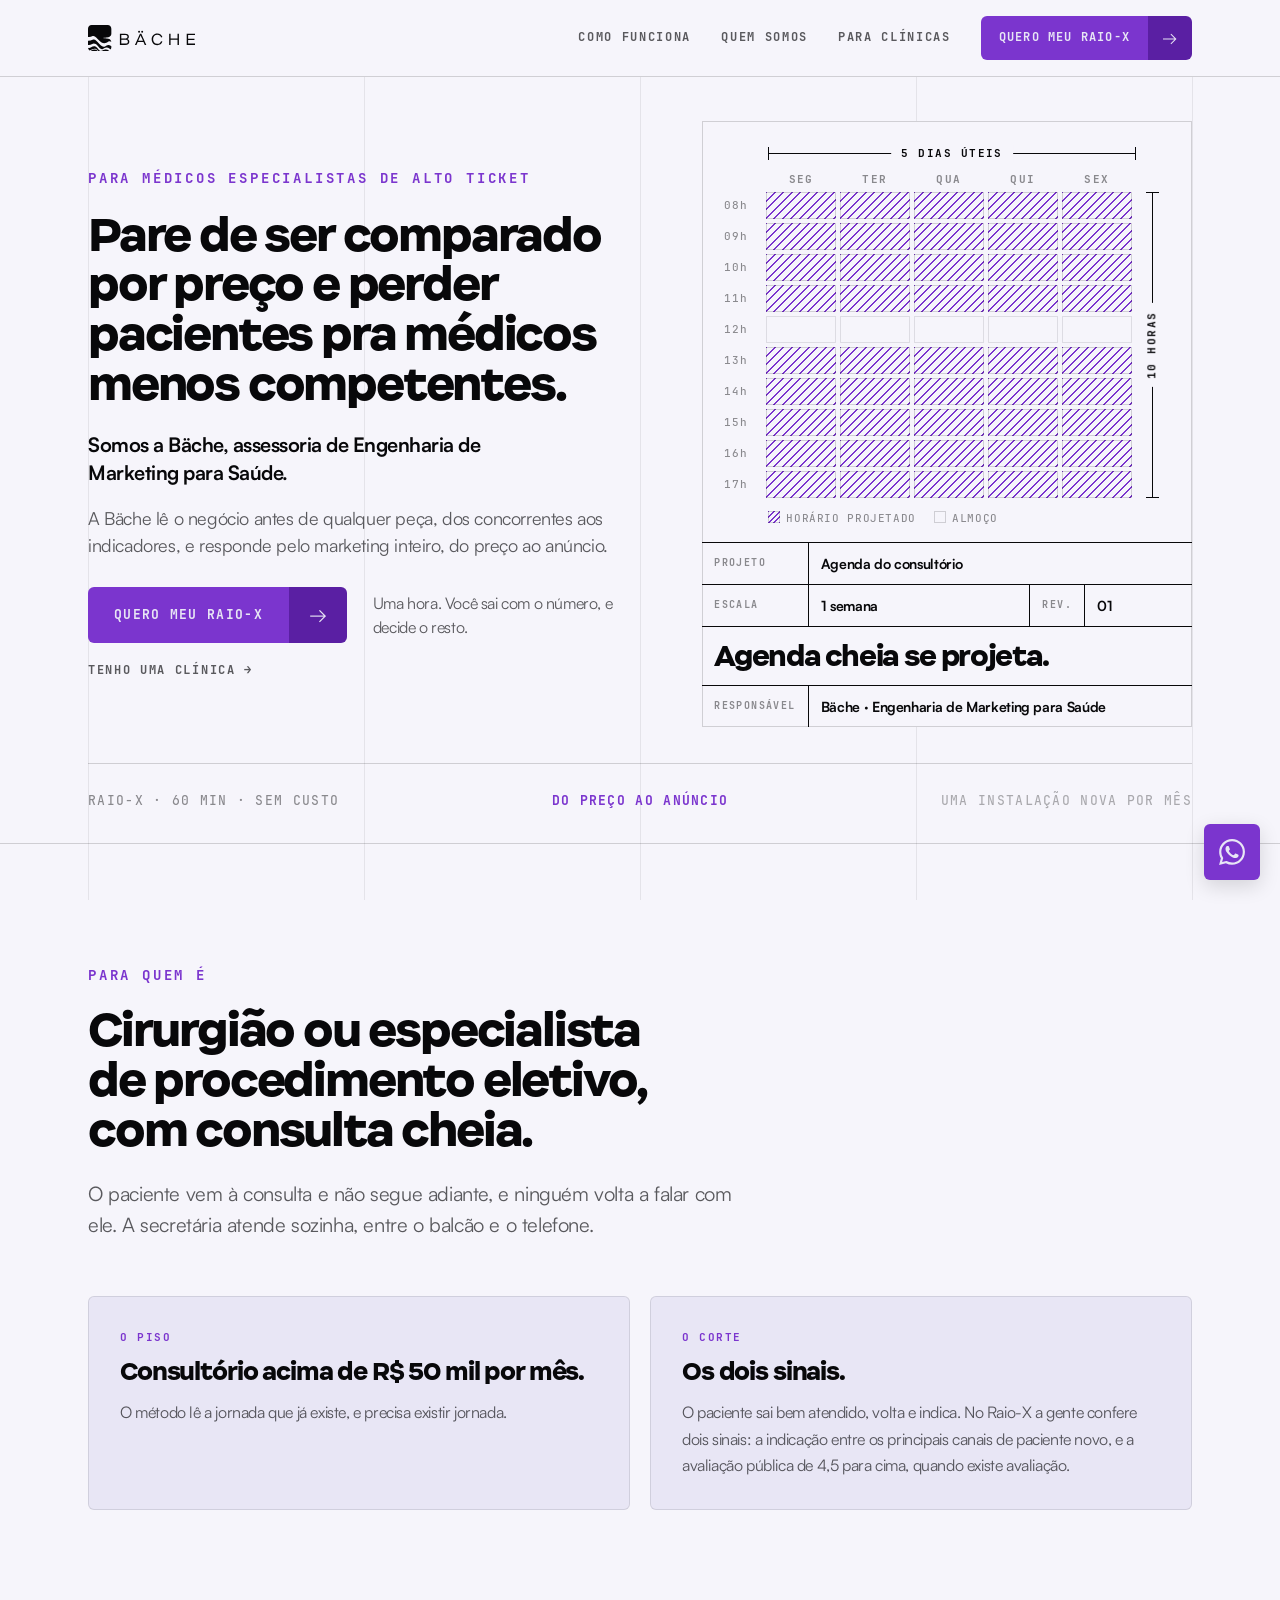
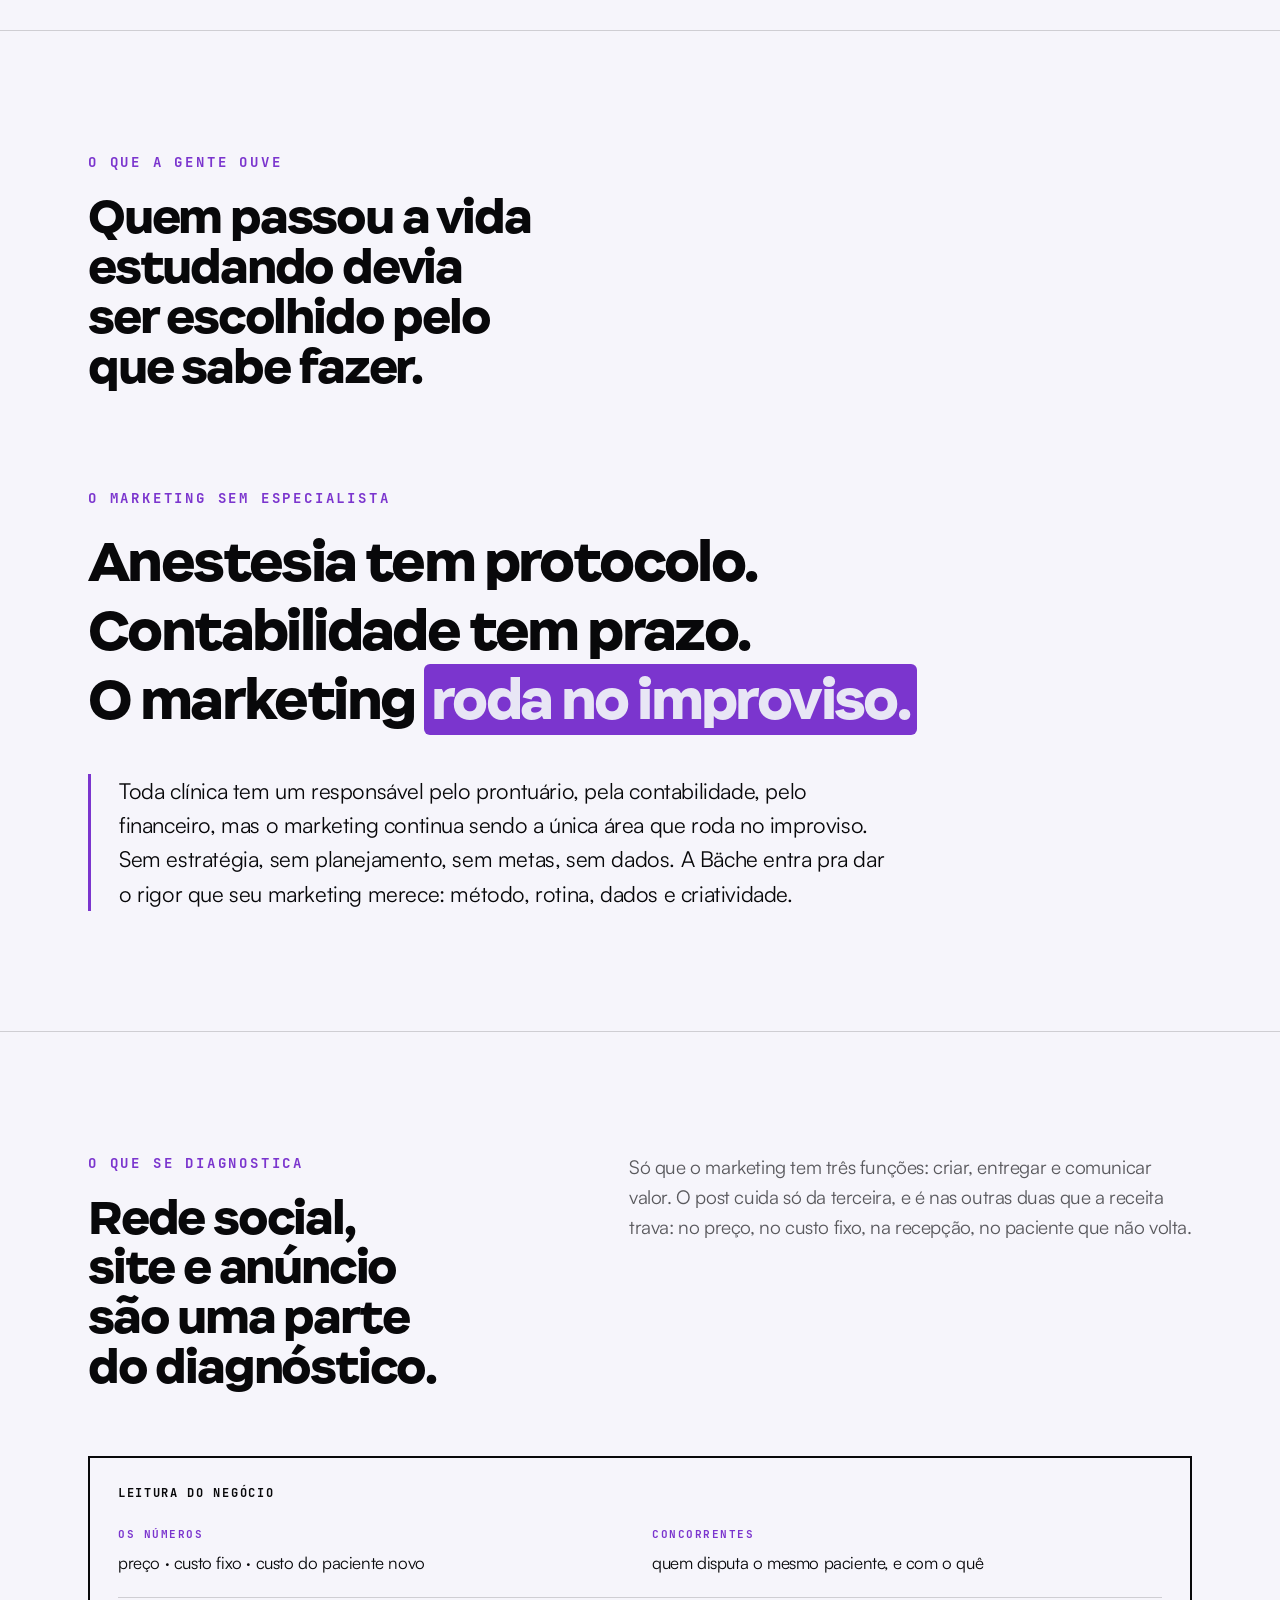
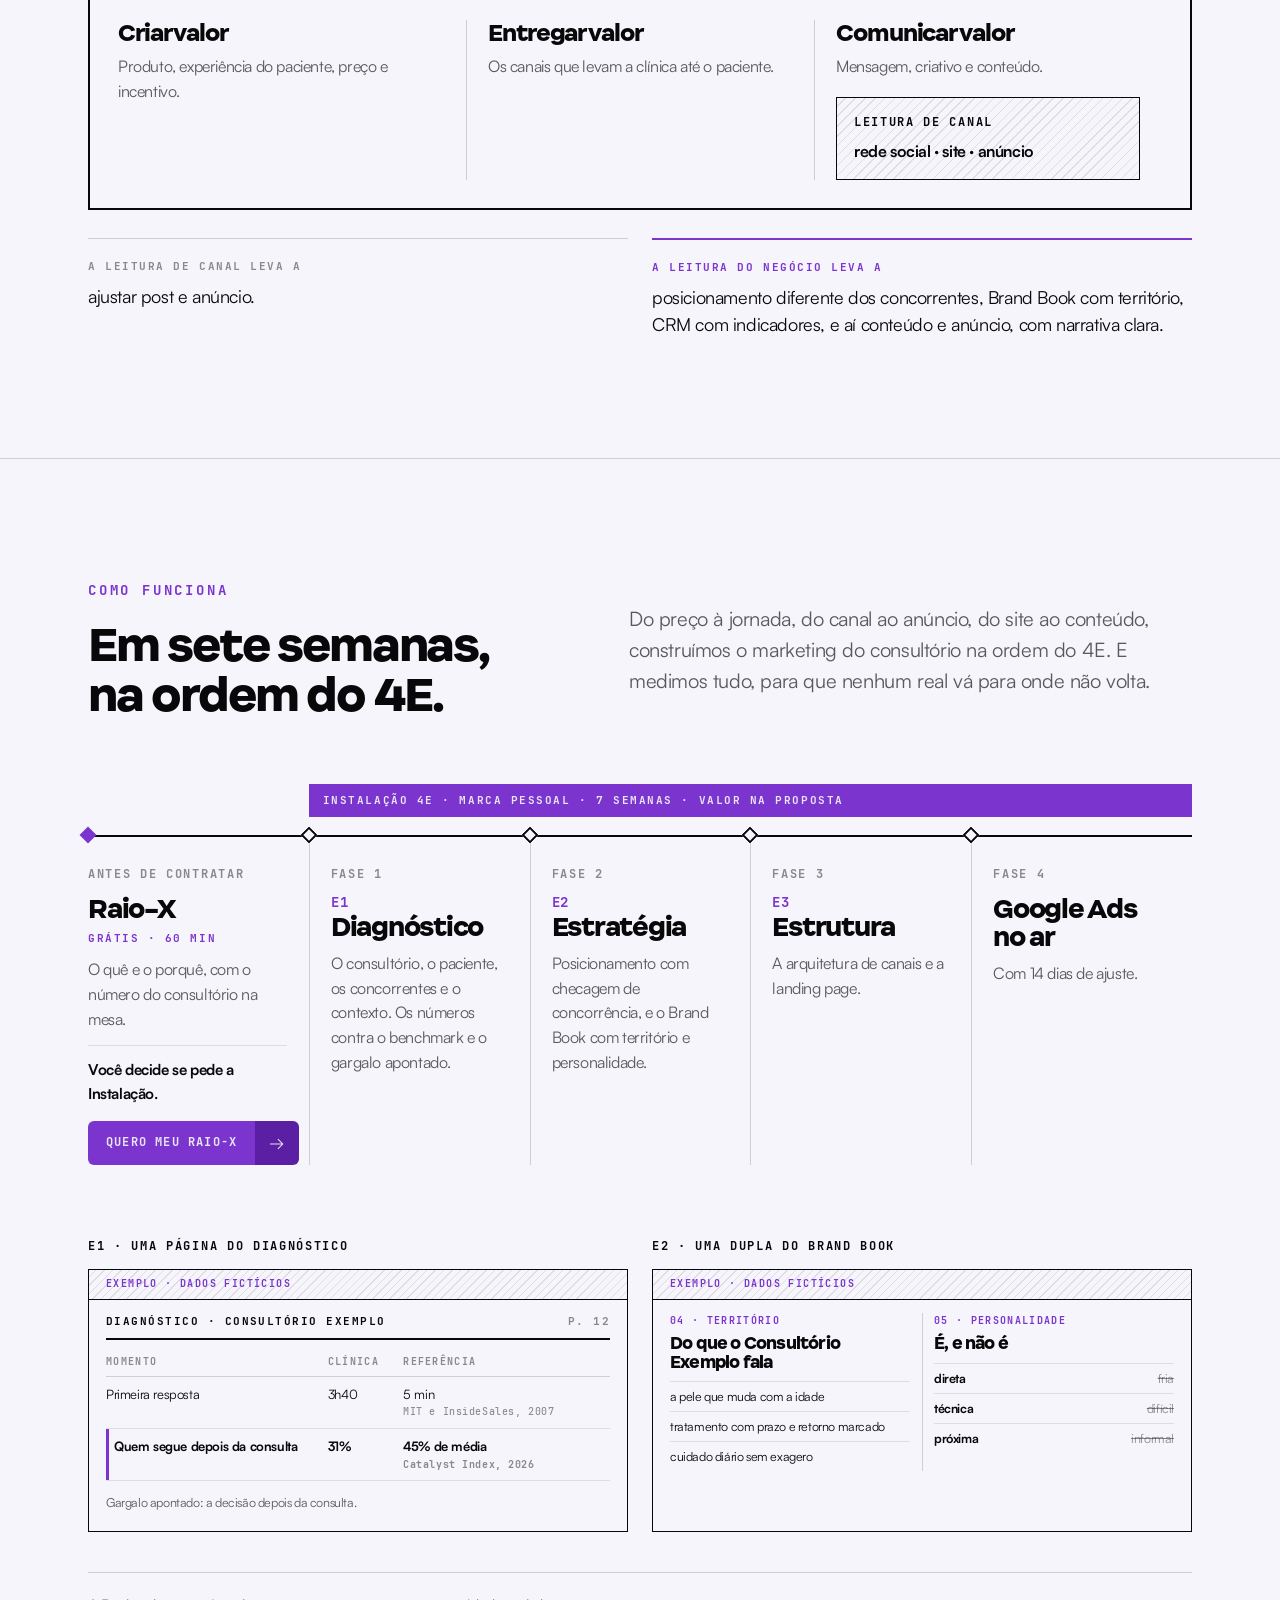
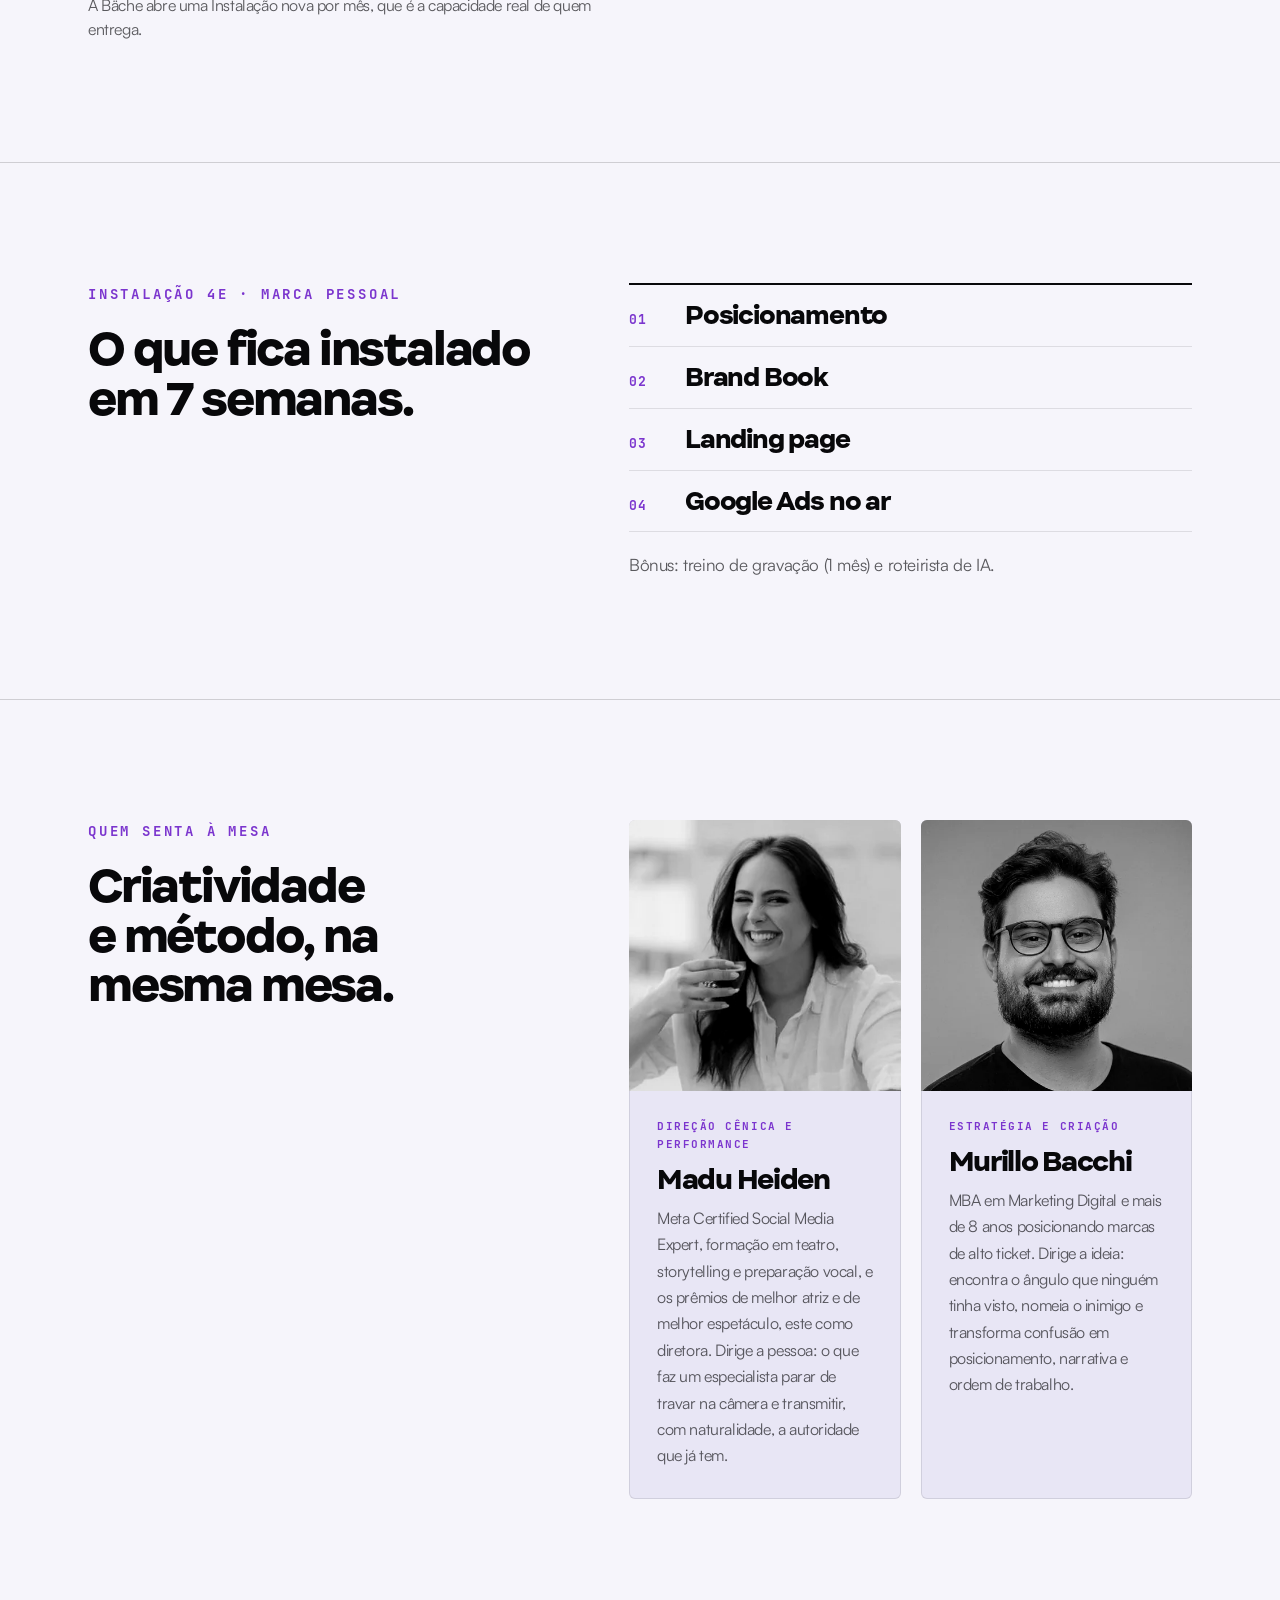
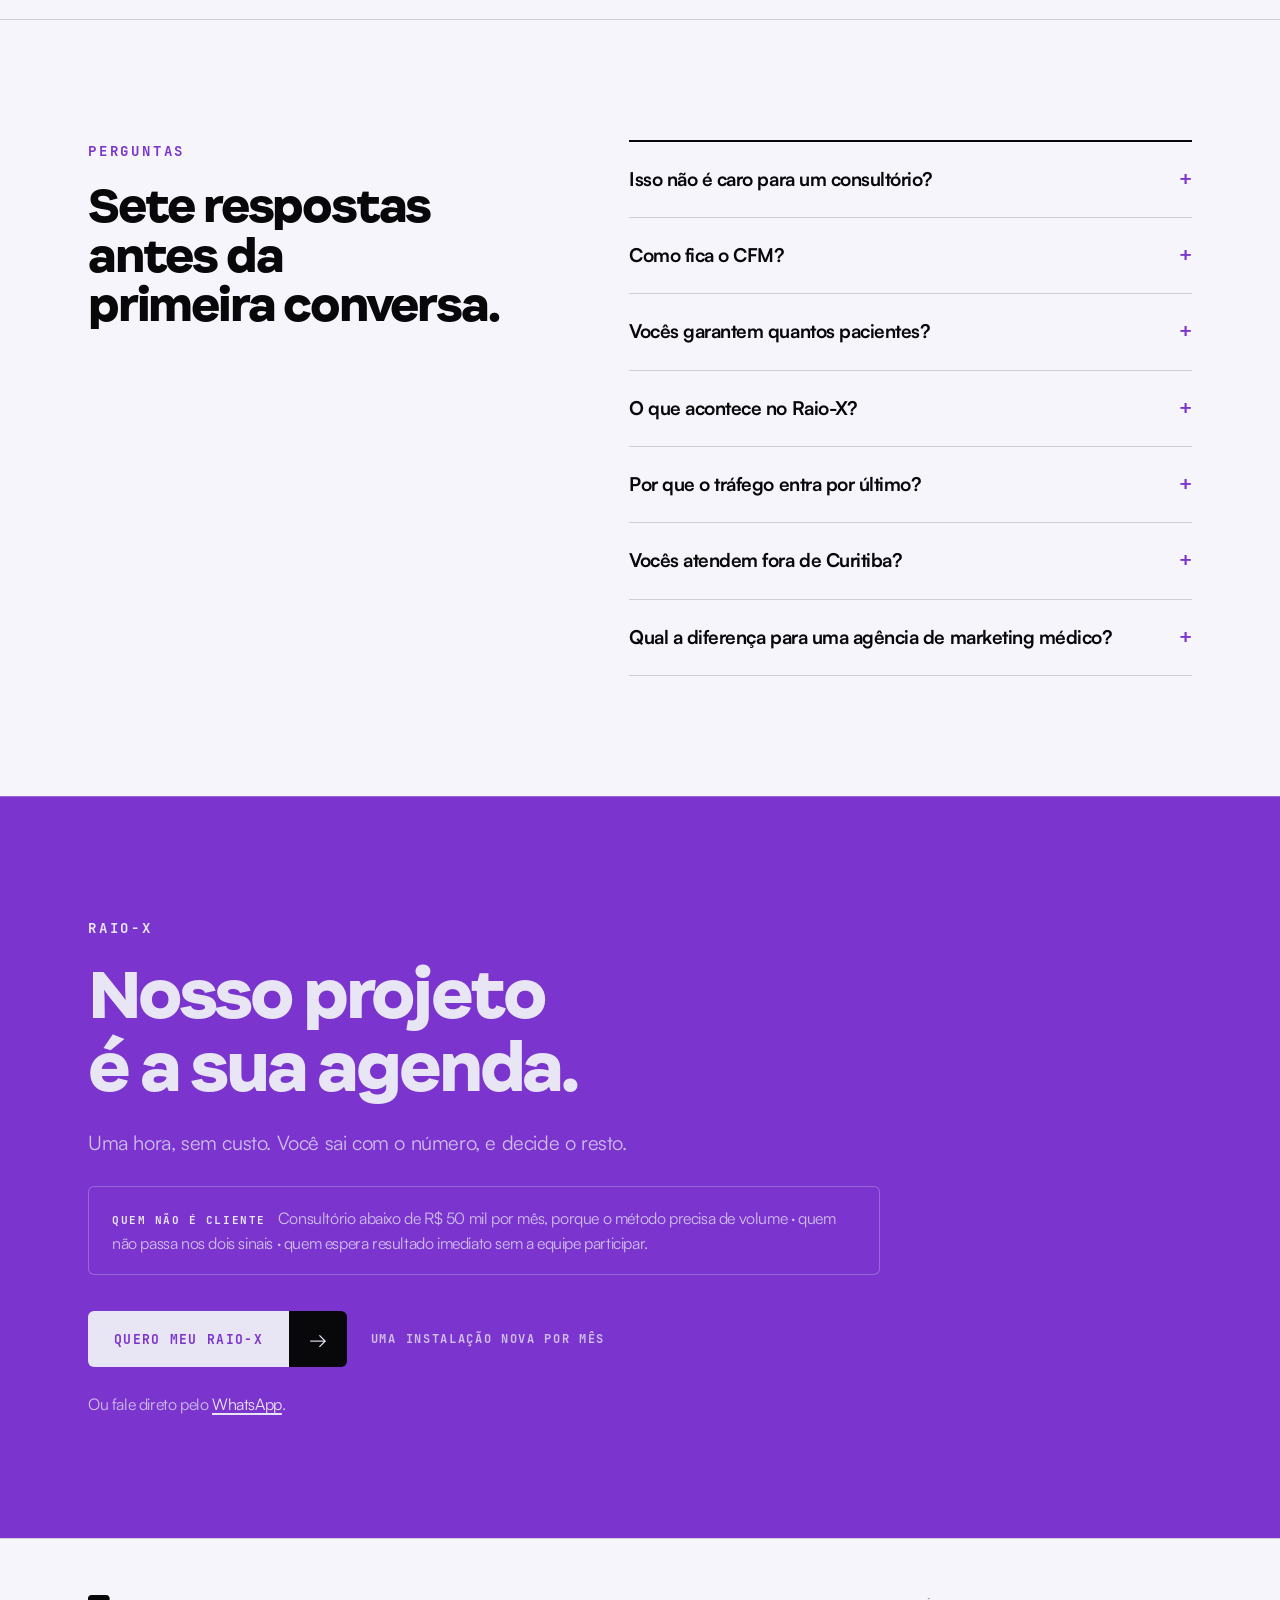
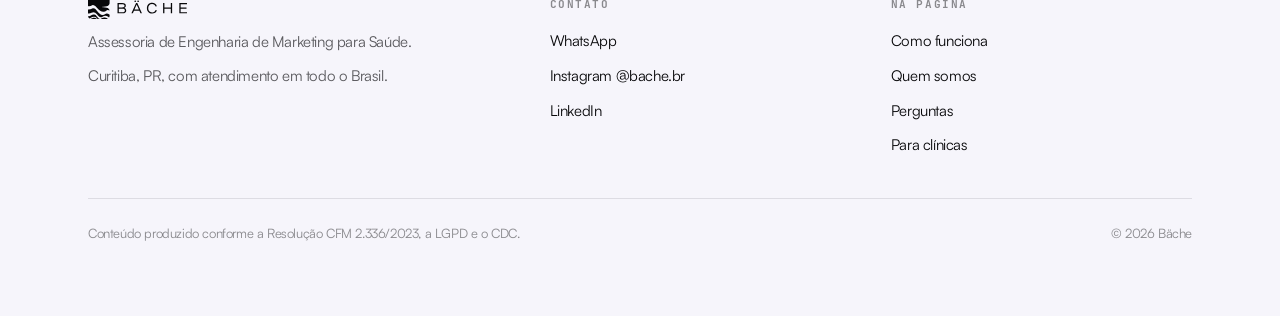
==== medicos.html @ 0d619735 "fix(clareza): linha do tempo vertical ate 1100 px, formulario e guardas da revisao final Onda de con" ====
<!doctype html>
<html lang="pt-BR">
<head>
<meta charset="utf-8">
<meta name="viewport" content="width=device-width, initial-scale=1">
<title>Bäche · Engenharia de Marketing para médicos especialistas</title>
<meta name="description" content="Pare de ser comparado por preço e perder pacientes pra médicos menos competentes. A Bäche lê o negócio antes de qualquer peça e responde pelo marketing inteiro, do preço ao anúncio.">
<link rel="canonical" href="https://bache.com.br/medicos">
<meta name="robots" content="index, follow, max-snippet:-1, max-image-preview:large">
<meta name="theme-color" content="#F6F5FB">
<meta property="og:type" content="website">
<meta property="og:locale" content="pt_BR">
<meta property="og:site_name" content="Bäche">
<meta property="og:url" content="https://bache.com.br/medicos">
<meta property="og:title" content="Bäche · Engenharia de Marketing para médicos especialistas">
<meta property="og:description" content="Pare de ser comparado por preço e perder pacientes pra médicos menos competentes.">
<meta property="og:image" content="https://bache.com.br/assets/og-image.png">
<meta property="og:image:width" content="1200">
<meta property="og:image:height" content="630">
<meta name="twitter:card" content="summary_large_image">

<link rel="icon" type="image/svg+xml" href="/assets/favicon.svg?v=2">
<link rel="icon" type="image/png" sizes="32x32" href="/assets/favicon-32.png">
<link rel="icon" type="image/png" sizes="16x16" href="/assets/favicon-16.png">
<link rel="shortcut icon" href="/favicon.ico">
<link rel="apple-touch-icon" sizes="180x180" href="/assets/apple-touch-icon.png">
<link rel="manifest" href="/site.webmanifest">

<link rel="preload" href="/ds/assets/fonts/Internacional-Black.woff2" as="font" type="font/woff2" crossorigin>
<link rel="preload" href="/ds/assets/fonts/Satoshi-Regular.woff2" as="font" type="font/woff2" crossorigin>
<link rel="stylesheet" href="/ds/styles.css?v=20260916a">
<link rel="stylesheet" href="/assets/css/site.css?v=20260916c">

<!-- A entrada das seções só liga com JS e sem pedido de movimento reduzido. ?still=1 desliga, para print. -->
<script>(function(d){var q=new URLSearchParams(location.search);var calmo=window.matchMedia&&matchMedia('(prefers-reduced-motion: reduce)').matches;if(!q.has('still')&&!calmo)d.documentElement.classList.add('anim');})(document);</script>

<!-- Google Tag Manager -->
<script>(function(w,d,s,l,i){w[l]=w[l]||[];w[l].push({'gtm.start':
new Date().getTime(),event:'gtm.js'});var f=d.getElementsByTagName(s)[0],
j=d.createElement(s),dl=l!='dataLayer'?'&l='+l:'';j.async=true;j.src=
'https://www.googletagmanager.com/gtm.js?id='+i+dl;f.parentNode.insertBefore(j,f);
})(window,document,'script','dataLayer','GTM-P7VS3KVG');</script>
<!-- End Google Tag Manager -->

<!-- Os eventos vão para o dataLayer; as tags (GA4, Meta) moram no GTM. -->
<script>
  window.dataLayer = window.dataLayer || [];
  window.bacheTrack = function (event, params) {
    window.dataLayer.push(Object.assign({ event: event }, params || {}));
  };
</script>

<script type="application/ld+json">
{
  "@context": "https://schema.org",
  "@graph": [
    {
      "@type": "Organization",
      "@id": "https://bache.com.br/#organizacao",
      "name": "Bäche",
      "alternateName": "Bäche · Engenharia de Marketing para Saúde",
      "description": "Assessoria de Engenharia de Marketing para Saúde. Unimos criatividade e método para que clínicas competentes cresçam do tamanho do que entregam.",
      "url": "https://bache.com.br/",
      "logo": { "@type": "ImageObject", "url": "https://bache.com.br/assets/img/bache-horizontal.svg" },
      "foundingDate": "2026",
      "foundingLocation": { "@type": "Place", "name": "Curitiba, PR, Brasil" },
      "areaServed": { "@type": "Country", "name": "Brasil" },
      "sameAs": ["https://instagram.com/bache.br", "https://www.linkedin.com/company/bachebr"],
      "founder": [
        { "@type": "Person", "name": "Murillo Bacchi", "jobTitle": "Estratégia e criação",
          "sameAs": ["https://murillobacchi.com.br", "https://instagram.com/murillobacchi"] },
        { "@type": "Person", "name": "Madu Heiden", "jobTitle": "Direção cênica e performance" }
      ]
    },
    {
      "@type": "WebSite",
      "@id": "https://bache.com.br/#site",
      "url": "https://bache.com.br/",
      "name": "Bäche",
      "inLanguage": "pt-BR",
      "publisher": { "@id": "https://bache.com.br/#organizacao" }
    },
    {
      "@type": "WebPage",
      "@id": "https://bache.com.br/medicos#pagina",
      "url": "https://bache.com.br/medicos",
      "name": "Bäche · Engenharia de Marketing para médicos especialistas",
      "isPartOf": { "@id": "https://bache.com.br/#site" },
      "about": { "@id": "https://bache.com.br/#organizacao" },
      "inLanguage": "pt-BR",
      "primaryImageOfPage": { "@type": "ImageObject", "url": "https://bache.com.br/assets/og-image.png" }
    },
    {
      "@type": "Service",
      "@id": "https://bache.com.br/medicos#servico",
      "name": "Instalação 4E · Marca Pessoal",
      "serviceType": "Assessoria de marketing para médicos especialistas",
      "provider": { "@id": "https://bache.com.br/#organizacao" },
      "areaServed": { "@type": "Country", "name": "Brasil" },
      "audience": { "@type": "BusinessAudience", "name": "Médicos especialistas de alto ticket com faturamento do consultório acima de R$ 50 mil por mês" },
      "description": "Em 7 semanas, na ordem do 4E: diagnóstico, posicionamento e Brand Book, canais e landing page, e Google Ads no ar com 14 dias de ajuste. Valor na proposta, depois do Raio-X."
    }
  ]
}
</script>
<!-- faq-schema:inicio -->
<script type="application/ld+json">
{
  "@context": "https://schema.org",
  "@type": "FAQPage",
  "mainEntity": [
    {
      "@type": "Question",
      "name": "Isso não é caro para um consultório?",
      "acceptedAnswer": {
        "@type": "Answer",
        "text": "É um investimento grande, mas proporcional ao trabalho, e pago por entrega: uma parte na assinatura e o resto quando cada entrega chega. No Raio-X a gente faz a conta com o número do seu consultório."
      }
    },
    {
      "@type": "Question",
      "name": "Como fica o CFM?",
      "acceptedAnswer": {
        "@type": "Answer",
        "text": "Toda peça passa pela Resolução CFM 2.336/2023, pela LGPD e pelo CDC antes de sair. Nada de antes e depois sensacionalista, promessa de cura ou título que o profissional não tem."
      }
    },
    {
      "@type": "Question",
      "name": "Vocês garantem quantos pacientes?",
      "acceptedAnswer": {
        "@type": "Answer",
        "text": "Não. A Bäche garante o trabalho e o prazo de cada entrega. Número de pacientes, faturamento e prazo de retorno ficam fora do contrato, porque promessa publicitária vira obrigação de resultado (CDC, art. 30)."
      }
    },
    {
      "@type": "Question",
      "name": "O que acontece no Raio-X?",
      "acceptedAnswer": {
        "@type": "Answer",
        "text": "Uma hora de conversa, por chamada, sem custo. A gente olha o seu número e diz onde a receita trava e por quê, e nem sempre a trava é de marketing: às vezes é de operação ou de preço. O como vem na proposta, se fizer sentido para os dois lados, e o que você ouvir é seu mesmo que não siga com a gente."
      }
    },
    {
      "@type": "Question",
      "name": "Por que o tráfego entra por último?",
      "acceptedAnswer": {
        "@type": "Answer",
        "text": "Porque anúncio em cima de atendimento sem rotina só compra mais falta. Primeiro o consultório responde, confirma e volta a falar com o paciente, e só depois disso o anúncio entra."
      }
    },
    {
      "@type": "Question",
      "name": "Vocês atendem fora de Curitiba?",
      "acceptedAnswer": {
        "@type": "Answer",
        "text": "Sim, em todo o Brasil. Leitura, estratégia e acompanhamento acontecem por chamada, e o que precisa de presença, como o treino de gravação, é combinado na proposta."
      }
    },
    {
      "@type": "Question",
      "name": "Qual a diferença para uma agência de marketing médico?",
      "acceptedAnswer": {
        "@type": "Answer",
        "text": "Até onde o trabalho vai. A Bäche lê o negócio antes de qualquer peça e responde pelo marketing inteiro, do preço ao anúncio: preço, recepção, canal, site e conteúdo entram na mesma conta, e o post é uma parte dela."
      }
    }
  ]
}
</script>
<!-- faq-schema:fim -->
</head>
<body data-caminho="med">
<!-- Google Tag Manager (noscript) -->
<noscript><iframe src="https://www.googletagmanager.com/ns.html?id=GTM-P7VS3KVG" height="0" width="0" style="display:none;visibility:hidden"></iframe></noscript>

<a class="l-pular" href="#conteudo">Pular para o conteúdo</a>
<div class="l-grade" aria-hidden="true"><span></span><span></span><span></span><span></span><span></span></div>

<header class="l-topo">
  <div class="l-wrap">
    <a class="l-logo" href="/" aria-label="Bäche, início"><img src="/assets/img/bache-horizontal.svg" alt="Bäche" width="116" height="28"></a>
    <nav class="l-nav" aria-label="Seções">
      <a href="#como-funciona">Como funciona</a>
      <a href="#quem-somos">Quem somos</a>
      <a href="/">Para clínicas</a>
      <a class="btn l-btn-p" href="#raio-x" data-raio-x><span>Quero meu Raio-X</span><span aria-hidden="true">&rarr;</span></a>
    </nav>
  </div>
</header>

<main id="conteudo">

<!-- 1 · Capa -->
<section class="l-capa" aria-labelledby="t-capa">
  <div class="l-wrap l-capa__in">
    <div>
      <span class="olho">Para médicos especialistas de alto ticket</span>
      <h1 id="t-capa">Pare de ser comparado por preço e perder pacientes pra médicos menos competentes.
        <span class="l-nome">Somos a Bäche, assessoria de Engenharia de Marketing para Saúde.</span></h1>
      <p class="l-faz">A Bäche lê o negócio antes de qualquer peça, dos concorrentes aos indicadores, e responde pelo marketing inteiro, do preço ao anúncio.</p>
      <div class="l-pedido">
        <a class="btn" href="#raio-x" data-raio-x><span>Quero meu Raio-X</span><span aria-hidden="true">&rarr;</span></a>
        <p>Uma hora. Você sai com o número, e decide o resto.</p>
      </div>
      <a class="l-porta" href="/">Tenho uma clínica <span aria-hidden="true">&rarr;</span></a>
    </div>

    <figure class="o-agenda" aria-label="A agenda da semana desenhada como projeto técnico, com o carimbo do responsável">
      <div class="o-agenda__cota" aria-hidden="true"><i></i><i></i><span>5 dias úteis</span></div>
      <div class="o-agenda__quadro" aria-hidden="true">
        <span></span><span class="o-agenda__d">Seg</span><span class="o-agenda__d">Ter</span><span class="o-agenda__d">Qua</span><span class="o-agenda__d">Qui</span><span class="o-agenda__d">Sex</span><span></span>
        <span class="o-agenda__h">08h</span><i class="o-agenda__s"></i><i class="o-agenda__s"></i><i class="o-agenda__s"></i><i class="o-agenda__s"></i><i class="o-agenda__s"></i>
        <span class="o-agenda__cv"><i></i><i></i><span>10 horas</span></span>
        <span class="o-agenda__h">09h</span><i class="o-agenda__s"></i><i class="o-agenda__s"></i><i class="o-agenda__s"></i><i class="o-agenda__s"></i><i class="o-agenda__s"></i>
        <span class="o-agenda__h">10h</span><i class="o-agenda__s"></i><i class="o-agenda__s"></i><i class="o-agenda__s"></i><i class="o-agenda__s"></i><i class="o-agenda__s"></i>
        <span class="o-agenda__h">11h</span><i class="o-agenda__s"></i><i class="o-agenda__s"></i><i class="o-agenda__s"></i><i class="o-agenda__s"></i><i class="o-agenda__s"></i>
        <span class="o-agenda__h">12h</span><i class="o-agenda__s o-agenda__s--vazio"></i><i class="o-agenda__s o-agenda__s--vazio"></i><i class="o-agenda__s o-agenda__s--vazio"></i><i class="o-agenda__s o-agenda__s--vazio"></i><i class="o-agenda__s o-agenda__s--vazio"></i>
        <span class="o-agenda__h">13h</span><i class="o-agenda__s"></i><i class="o-agenda__s"></i><i class="o-agenda__s"></i><i class="o-agenda__s"></i><i class="o-agenda__s"></i>
        <span class="o-agenda__h">14h</span><i class="o-agenda__s"></i><i class="o-agenda__s"></i><i class="o-agenda__s"></i><i class="o-agenda__s"></i><i class="o-agenda__s"></i>
        <span class="o-agenda__h">15h</span><i class="o-agenda__s"></i><i class="o-agenda__s"></i><i class="o-agenda__s"></i><i class="o-agenda__s"></i><i class="o-agenda__s"></i>
        <span class="o-agenda__h">16h</span><i class="o-agenda__s"></i><i class="o-agenda__s"></i><i class="o-agenda__s"></i><i class="o-agenda__s"></i><i class="o-agenda__s"></i>
        <span class="o-agenda__h">17h</span><i class="o-agenda__s"></i><i class="o-agenda__s"></i><i class="o-agenda__s"></i><i class="o-agenda__s"></i><i class="o-agenda__s"></i>
      </div>
      <div class="o-agenda__leg"><span><b></b>Horário projetado</span><span><b class="o-agenda__leg-vazio"></b>Almoço</span></div>
      <table>
        <tr><th scope="row">Projeto</th><td colspan="3">Agenda do consultório</td></tr>
        <tr><th scope="row">Escala</th><td>1 semana</td><th scope="row">Rev.</th><td>01</td></tr>
        <tr><td colspan="4" class="o-agenda__tag">Agenda cheia se projeta.</td></tr>
        <tr><th scope="row">Responsável</th><td colspan="3">Bäche · Engenharia de Marketing para Saúde</td></tr>
      </table>
    </figure>
  </div>
  <div class="l-wrap l-capa__faixa">
    <div class="faixa"><span>Raio-X · 60 min · sem custo</span><span>Do preço ao anúncio</span><span>Uma Instalação nova por mês</span></div>
  </div>
</section>

<!-- 2 · Para quem é -->
<section class="l-sec" id="para-quem" aria-labelledby="t-quem">
  <div class="l-wrap">
    <header class="l-cab l-cab--larga l-sobe">
      <span class="olho">Para quem é</span>
      <h2 id="t-quem">Cirurgião ou especialista de procedimento eletivo, com consulta cheia.</h2>
      <p class="l-lead">O paciente vem à consulta e não segue adiante, e ninguém volta a falar com ele. A secretária atende sozinha, entre o balcão e o telefone.</p>
    </header>
    <ul class="o-perfis">
      <li class="card l-sobe"><span class="o-perfis__r">O piso</span><h3>Consultório acima de R$&nbsp;50 mil por mês.</h3><p>O método lê a jornada que já existe, e precisa existir jornada.</p></li>
      <li class="card l-sobe"><span class="o-perfis__r">O corte</span><h3>Os dois sinais.</h3><p>O paciente sai bem atendido, volta e indica. No Raio-X a gente confere dois sinais: a indicação entre os principais canais de paciente novo, e a avaliação pública de 4,5 para cima, quando existe avaliação.</p></li>
    </ul>
  </div>
</section>

<!-- 3 · A tensão e a área sem especialista -->
<section class="l-sec" id="tensao" aria-labelledby="t-tensao">
  <div class="l-wrap">
    <div class="l-duas">
      <header class="l-cab l-sobe">
        <span class="olho">O que a gente ouve</span>
        <h2 id="t-tensao">Quem passou a vida estudando devia ser escolhido pelo que sabe fazer.</h2>
      </header>
      <div class="l-texto l-sobe">
        <p>Não por quem respondeu mais rápido nem por quem cobrou menos.</p>
      </div>
    </div>
    <div class="l-improviso">
      <span class="olho l-sobe">O marketing sem especialista</span>
      <h3 class="l-anafora l-sobe">Anestesia tem protocolo.<br> Contabilidade tem prazo.<br> O marketing <mark>roda no improviso.</mark></h3>
      <div class="o-declara l-sobe">
        <p>Toda clínica tem um responsável pelo prontuário, pela contabilidade, pelo financeiro, mas o marketing continua sendo a única área que roda no improviso. Sem estratégia, sem planejamento, sem metas, sem dados. A Bäche entra pra dar o rigor que seu marketing merece: método, rotina, dados e criatividade.</p>
      </div>
    </div>
  </div>
</section>

<!-- 4 · As duas leituras: a de canal cabe dentro da do negócio -->
<section class="l-sec" id="leituras" aria-labelledby="t-leituras">
  <div class="l-wrap">
    <div class="l-duas">
      <header class="l-cab l-sobe">
        <span class="olho">O que se diagnostica</span>
        <h2 id="t-leituras">Rede social, site e anúncio são uma parte do diagnóstico.</h2>
      </header>
      <div class="l-texto l-sobe">
        <p>Só que o marketing tem três funções: criar, entregar e comunicar valor. O post cuida só da terceira, e é nas outras duas que a receita trava: no preço, no custo fixo, na recepção, no paciente que não volta.</p>
      </div>
    </div>
    <figure class="o-leituras l-sobe" aria-label="A leitura de canal desenhada dentro da leitura do negócio">
      <figcaption class="o-leituras__r">Leitura do negócio</figcaption>
      <dl class="o-leituras__base">
        <div><dt>Os números</dt><dd>preço · custo fixo · custo do paciente novo</dd></div>
        <div><dt>Concorrentes</dt><dd>quem disputa o mesmo paciente, e com o quê</dd></div>
      </dl>
      <ol class="o-leituras__funcoes">
        <li><span class="o-leituras__n">Criar valor</span><p>Produto, experiência do paciente, preço e incentivo.</p></li>
        <li><span class="o-leituras__n">Entregar valor</span><p>Os canais que levam a clínica até o paciente.</p></li>
        <li><span class="o-leituras__n">Comunicar valor</span><p>Mensagem, criativo e conteúdo.</p>
          <div class="o-leituras__canal"><span class="o-leituras__r">Leitura de canal</span><p>rede social · site · anúncio</p></div>
        </li>
      </ol>
    </figure>
    <ul class="o-saidas l-sobe">
      <li><span class="o-saidas__r">A leitura de canal leva a</span><p>ajustar post e anúncio.</p></li>
      <li><span class="o-saidas__r">A leitura do negócio leva a</span><p>posicionamento diferente dos concorrentes, Brand Book com território, CRM com indicadores, e aí conteúdo e anúncio, com narrativa clara.</p></li>
    </ul>
  </div>
</section>

<!-- 5 · Como funciona: a Instalação 4E · Marca Pessoal, em 7 semanas -->
<section class="l-sec" id="como-funciona" aria-labelledby="t-como">
  <div class="l-wrap">
    <div class="l-duas">
      <header class="l-cab l-sobe">
        <span class="olho">Como funciona</span>
        <h2 id="t-como">Em sete semanas, na ordem do 4E.</h2>
      </header>
      <p class="l-lead l-sobe">Do preço à jornada, do canal ao anúncio, do site ao conteúdo, construímos o marketing do consultório na ordem do 4E. E medimos tudo, para que nenhum real vá para onde não volta.</p>
    </div>

    <div class="o-linha l-sobe">
      <div class="o-linha__faixas">
        <span class="o-linha__faixa o-linha__faixa--inst o-linha__faixa--toda">Instalação 4E · Marca Pessoal · 7 semanas · valor na proposta</span>
      </div>
      <ol class="o-linha__marcos">
        <li class="o-marco o-marco--decide">
          <span class="o-marco__quando">Antes de contratar</span>
          <h3 class="o-marco__t">Raio-X</h3>
          <span class="o-marco__r">Grátis · 60 min</span>
          <p>O quê e o porquê, com o número do consultório na mesa.</p>
          <p class="o-marco__decide">Você decide se pede a Instalação.</p>
          <a class="btn l-btn-p" href="#raio-x" data-raio-x><span>Quero meu Raio-X</span><span aria-hidden="true">&rarr;</span></a>
        </li>
        <li class="o-marco">
          <span class="o-marco__quando">Fase 1</span>
          <h3 class="o-marco__t"><span class="o-marco__e">E1</span> Diagnóstico</h3>
          <p>O consultório, o paciente, os concorrentes e o contexto. Os números contra o benchmark e o gargalo apontado.</p>
        </li>
        <li class="o-marco">
          <span class="o-marco__quando">Fase 2</span>
          <h3 class="o-marco__t"><span class="o-marco__e">E2</span> Estratégia</h3>
          <p>Posicionamento com checagem de concorrência, e o Brand Book com território e personalidade.</p>
        </li>
        <li class="o-marco">
          <span class="o-marco__quando">Fase 3</span>
          <h3 class="o-marco__t"><span class="o-marco__e">E3</span> Estrutura</h3>
          <p>A arquitetura de canais e a landing page.</p>
        </li>
        <li class="o-marco">
          <span class="o-marco__quando">Fase 4</span>
          <h3 class="o-marco__t">Google Ads no ar</h3>
          <p>Com 14 dias de ajuste.</p>
        </li>
      </ol>
    </div>

    <ul class="o-exemplos o-exemplos--dois">
      <li class="l-sobe">
        <span class="o-exemplos__r">E1 · Uma página do Diagnóstico</span>
        <figure class="o-exemplo" aria-label="Exemplo, com dados fictícios, de uma página do Diagnóstico">
          <div class="o-exemplo__selo">Exemplo · dados fictícios</div>
          <div class="o-exemplo__cab"><span>Diagnóstico · Consultório Exemplo</span><span>p. 12</span></div>
          <table>
            <thead><tr><th>Momento</th><th>Clínica</th><th>Referência</th></tr></thead>
            <tbody>
              <tr><td>Primeira resposta</td><td>3h40</td><td>5 min<small>MIT e InsideSales, 2007</small></td></tr>
              <tr class="is-gargalo"><td>Quem segue depois da consulta</td><td>31%</td><td>45% de média<small>Catalyst Index, 2026</small></td></tr>
            </tbody>
          </table>
          <p class="o-exemplo__nota">Gargalo apontado: a decisão depois da consulta.</p>
        </figure>
      </li>
      <li class="l-sobe">
        <span class="o-exemplos__r">E2 · Uma dupla do Brand Book</span>
        <figure class="o-exemplo" aria-label="Exemplo, com dados fictícios, de duas páginas do Brand Book">
          <div class="o-exemplo__selo">Exemplo · dados fictícios</div>
          <div class="o-exemplo__dupla">
            <div>
              <span class="o-exemplo__pag">04 · Território</span>
              <p class="o-exemplo__tit">Do que o Consultório Exemplo fala</p>
              <ul>
                <li>a pele que muda com a idade</li>
                <li>tratamento com prazo e retorno marcado</li>
                <li>cuidado diário sem exagero</li>
              </ul>
            </div>
            <div>
              <span class="o-exemplo__pag">05 · Personalidade</span>
              <p class="o-exemplo__tit">É, e não é</p>
              <ul class="o-exemplo__enao">
                <li><b>direta</b><span>fria</span></li>
                <li><b>técnica</b><span>difícil</span></li>
                <li><b>próxima</b><span>informal</span></li>
              </ul>
            </div>
          </div>
        </figure>
      </li>
    </ul>

    <div class="o-linha__pe l-sobe">
      <p>A Bäche abre uma Instalação nova por mês, que é a capacidade real de quem entrega.</p>
    </div>
  </div>
</section>

<!-- 6 · O que fica instalado -->
<section class="l-sec" id="instalado" aria-labelledby="t-instalado">
  <div class="l-wrap l-duas">
    <header class="l-cab l-sobe">
      <span class="olho">Instalação 4E · Marca Pessoal</span>
      <h2 id="t-instalado">O que fica instalado em 7 semanas.</h2>
    </header>
    <div class="l-sobe">
      <ol class="o-instalado">
        <li>Posicionamento</li>
        <li>Brand Book</li>
        <li>Landing page</li>
        <li>Google Ads no ar</li>
      </ol>
      <p class="o-instalado__par">Bônus: treino de gravação (1 mês) e roteirista de IA.</p>
    </div>
  </div>
</section>

<!-- 8 · Quem somos -->
<section class="l-sec" id="quem-somos" aria-labelledby="t-mesa">
  <div class="l-wrap">
    <div class="l-duas l-duas--mesa">
      <header class="l-cab l-sobe">
        <span class="olho">Quem senta à mesa</span>
        <h2 id="t-mesa">Criatividade e método, na mesma mesa.</h2>
      </header>
      <ul class="o-mesa">
        <li class="card l-sobe">
          <img class="o-mesa__foto" src="/assets/img/madu.webp" alt="Madu Heiden" width="375" height="375" loading="lazy">
          <div class="o-mesa__txt">
            <span class="o-mesa__r">Direção cênica e performance</span>
            <h3>Madu Heiden</h3>
            <p>Meta Certified Social Media Expert, formação em teatro, storytelling e preparação vocal, e os prêmios de melhor atriz e de melhor espetáculo, este como diretora. Dirige a pessoa: o que faz um especialista parar de travar na câmera e transmitir, com naturalidade, a autoridade que já tem.</p>
          </div>
        </li>
        <li class="card l-sobe">
          <img class="o-mesa__foto" src="/assets/img/murillo.webp" alt="Murillo Bacchi" width="480" height="480" loading="lazy">
          <div class="o-mesa__txt">
            <span class="o-mesa__r">Estratégia e criação</span>
            <h3>Murillo Bacchi</h3>
            <p>MBA em Marketing Digital e mais de 8 anos posicionando marcas de alto ticket. Dirige a ideia: encontra o ângulo que ninguém tinha visto, nomeia o inimigo e transforma confusão em posicionamento, narrativa e ordem de trabalho.</p>
          </div>
        </li>
      </ul>
    </div>
  </div>
</section>

<!-- 9 · Perguntas (o FAQPage do JSON-LD sai daqui: python scripts/faq_schema.py) -->
<section class="l-sec" id="perguntas" aria-labelledby="t-perguntas">
  <div class="l-wrap l-duas">
    <header class="l-cab l-sobe">
      <span class="olho">Perguntas</span>
      <h2 id="t-perguntas">Sete respostas antes da primeira conversa.</h2>
    </header>
    <div class="o-faq l-sobe">
      <details><summary>Isso não é caro para um consultório?</summary><div class="o-faq__r"><p>É um investimento grande, mas proporcional ao trabalho, e pago por entrega: uma parte na assinatura e o resto quando cada entrega chega. No Raio-X a gente faz a conta com o número do seu consultório.</p></div></details>
      <details><summary>Como fica o CFM?</summary><div class="o-faq__r"><p>Toda peça passa pela Resolução CFM 2.336/2023, pela LGPD e pelo CDC antes de sair. Nada de antes e depois sensacionalista, promessa de cura ou título que o profissional não tem.</p></div></details>
      <details><summary>Vocês garantem quantos pacientes?</summary><div class="o-faq__r"><p>Não. A Bäche garante o trabalho e o prazo de cada entrega. Número de pacientes, faturamento e prazo de retorno ficam fora do contrato, porque promessa publicitária vira obrigação de resultado (CDC, art. 30).</p></div></details>
      <details><summary>O que acontece no Raio-X?</summary><div class="o-faq__r"><p>Uma hora de conversa, por chamada, sem custo. A gente olha o seu número e diz onde a receita trava e por quê, e nem sempre a trava é de marketing: às vezes é de operação ou de preço. O como vem na proposta, se fizer sentido para os dois lados, e o que você ouvir é seu mesmo que não siga com a gente.</p></div></details>
      <details><summary>Por que o tráfego entra por último?</summary><div class="o-faq__r"><p>Porque anúncio em cima de atendimento sem rotina só compra mais falta. Primeiro o consultório responde, confirma e volta a falar com o paciente, e só depois disso o anúncio entra.</p></div></details>
      <details><summary>Vocês atendem fora de Curitiba?</summary><div class="o-faq__r"><p>Sim, em todo o Brasil. Leitura, estratégia e acompanhamento acontecem por chamada, e o que precisa de presença, como o treino de gravação, é combinado na proposta.</p></div></details>
      <details><summary>Qual a diferença para uma agência de marketing médico?</summary><div class="o-faq__r"><p>Até onde o trabalho vai. A Bäche lê o negócio antes de qualquer peça e responde pelo marketing inteiro, do preço ao anúncio: preço, recepção, canal, site e conteúdo entram na mesma conta, e o post é uma parte dela.</p></div></details>
    </div>
  </div>
</section>

<!-- 10 · Fecho -->
<section class="l-sec l-fecho violeta" id="raio-x" aria-labelledby="t-fecho">
  <div class="l-wrap">
    <span class="olho">Raio-X</span>
    <h2 id="t-fecho">Nosso projeto é a sua agenda.</h2>
    <p class="l-lead">Uma hora, sem custo. Você sai com o número, e decide o resto.</p>
    <p class="o-nao"><span class="o-nao__r">Quem não é cliente</span>Consultório abaixo de R$&nbsp;50 mil por mês, porque o método precisa de volume · quem não passa nos dois sinais · quem espera resultado imediato sem a equipe participar.</p>
    <div class="l-fecho__acao">
      <a class="btn" href="https://wa.me/5541998416681?text=Ol%C3%A1!%20Vim%20pelo%20site%20e%20quero%20saber%20sobre%20o%20Raio-X." data-raio-x><span>Quero meu Raio-X</span><span aria-hidden="true">&rarr;</span></a>
      <span class="l-fecho__nota">Uma Instalação nova por mês</span>
    </div>
    <p class="l-fecho__alt">Ou fale direto pelo <a href="https://wa.me/5541998416681?text=Ol%C3%A1!%20Vim%20pelo%20site%20e%20quero%20saber%20sobre%20o%20Raio-X." target="_blank" rel="noopener">WhatsApp</a>.</p>
  </div>
</section>

</main>

<!-- 11 · Rodapé -->
<footer class="l-rodape">
  <div class="l-wrap l-rodape__in">
    <div>
      <img src="/assets/img/bache-horizontal.svg" alt="Bäche" width="99" height="24">
      <p>Assessoria de Engenharia de Marketing para Saúde.</p>
      <p>Curitiba, PR, com atendimento em todo o Brasil.</p>
    </div>
    <div>
      <span class="l-rodape__r">Contato</span>
      <ul>
        <li><a href="https://wa.me/5541998416681?text=Ol%C3%A1!%20Vim%20pelo%20site%20e%20quero%20saber%20sobre%20o%20Raio-X." target="_blank" rel="noopener">WhatsApp</a></li>
        <li><a href="https://instagram.com/bache.br" target="_blank" rel="noopener">Instagram @bache.br</a></li>
        <li><a href="https://www.linkedin.com/company/bachebr" target="_blank" rel="noopener">LinkedIn</a></li>
      </ul>
    </div>
    <div>
      <span class="l-rodape__r">Na página</span>
      <ul>
        <li><a href="#como-funciona">Como funciona</a></li>
        <li><a href="#quem-somos">Quem somos</a></li>
        <li><a href="#perguntas">Perguntas</a></li>
        <li><a href="/">Para clínicas</a></li>
      </ul>
    </div>
    <div class="l-rodape__base">
      <span>Conteúdo produzido conforme a Resolução CFM 2.336/2023, a LGPD e o CDC.</span>
      <span>© 2026 Bäche</span>
    </div>
  </div>
</footer>

<!-- comum:fim-da-pagina:inicio · igual na home e na /medicos; a fonte é este arquivo: python scripts/comum.py -->
<a class="l-zap" href="https://wa.me/5541998416681?text=Ol%C3%A1!%20Vim%20pelo%20site%20e%20quero%20saber%20sobre%20o%20Raio-X." target="_blank" rel="noopener" aria-label="Fale com a Bäche pelo WhatsApp">
  <svg viewBox="0 0 24 24" aria-hidden="true" fill="currentColor"><path d="M17.472 14.382c-.297-.149-1.758-.867-2.03-.967-.273-.099-.471-.148-.67.15-.197.297-.767.966-.94 1.164-.173.199-.347.223-.644.075-.297-.15-1.255-.463-2.39-1.475-.883-.788-1.48-1.761-1.653-2.059-.173-.297-.018-.458.13-.606.134-.133.298-.347.446-.52.149-.174.198-.298.298-.497.099-.198.05-.371-.025-.52-.075-.149-.669-1.612-.916-2.207-.242-.579-.487-.5-.669-.51-.173-.008-.371-.01-.57-.01-.198 0-.52.074-.792.372-.272.297-1.04 1.016-1.04 2.479 0 1.462 1.065 2.875 1.213 3.074.149.198 2.096 3.2 5.077 4.487.709.306 1.262.489 1.694.625.712.227 1.36.195 1.871.118.571-.085 1.758-.719 2.006-1.413.248-.694.248-1.289.173-1.413-.074-.124-.272-.198-.57-.347m-5.421 7.403h-.004a9.87 9.87 0 01-5.031-1.378l-.361-.214-3.741.982.998-3.648-.235-.374a9.86 9.86 0 01-1.51-5.26c.001-5.45 4.436-9.884 9.888-9.884 2.64 0 5.122 1.03 6.988 2.898a9.825 9.825 0 012.893 6.994c-.003 5.45-4.437 9.884-9.885 9.884m8.413-18.297A11.815 11.815 0 0012.05 0C5.495 0 .16 5.335.157 11.892c0 2.096.547 4.142 1.588 5.945L.057 24l6.305-1.654a11.882 11.882 0 005.683 1.448h.005c6.554 0 11.89-5.335 11.893-11.893a11.821 11.821 0 00-3.48-8.413z"/></svg>
</a>

<!-- O formulário do Raio-X. Sem JS, os botões levam ao fecho, que tem o WhatsApp. -->
<dialog class="o-modal" id="raio-x-form" aria-labelledby="rx-titulo-1">
  <div class="o-modal__in">
    <button type="button" class="o-modal__fechar" aria-label="Fechar">&times;</button>

    <form novalidate>
      <div class="o-prog"><span class="o-prog__rot" id="rx-etapa">Etapa 1 de 4</span><div class="trilho" aria-hidden="true"><i id="rx-barra" style="width:25%"></i></div></div>

      <!-- Etapa 1 · quem pede -->
      <div class="o-passo is-on" data-passo="bifurca">
        <h2 id="rx-titulo-1">Você é médico ou representa uma clínica?</h2>
        <p class="o-sub">São quatro etapas curtas, e o caminho muda conforme o seu negócio.</p>
        <div class="o-campo">
          <div class="o-opcoes o-bifurca" data-grupo="path" role="group" aria-label="Quem pede o Raio-X">
            <button type="button" class="o-op" data-v="med" data-rotulo="Médico" aria-pressed="false"><b>Sou médico</b><small>Carreira e marca individual</small></button>
            <button type="button" class="o-op" data-v="cli" data-rotulo="Clínica" aria-pressed="false"><b>Represento uma clínica</b><small>Mais de um profissional</small></button>
          </div>
        </div>
        <div class="o-campo">
          <label class="o-rot" for="rx-cidade">Cidade e estado</label>
          <input type="text" id="rx-cidade" autocomplete="address-level2" placeholder="Curitiba, PR">
        </div>
      </div>

      <!-- Etapa 2 · o perfil -->
      <div class="o-passo" data-passo="perfil">
        <div data-so="cli">
          <h2>Sobre a clínica</h2>
          <div class="o-campo"><label class="o-rot" for="rx-espec-cli">Especialidades</label><input type="text" id="rx-espec-cli" placeholder="Dermatologia, nutrologia"></div>
          <div class="o-campo"><span class="o-rot" id="rx-l-nmed">Quantos profissionais atendem</span>
            <div class="o-opcoes" data-grupo="nmed" role="group" aria-labelledby="rx-l-nmed">
              <button type="button" class="o-op" data-v="1-3" data-rotulo="1 a 3" aria-pressed="false">1 a 3</button>
              <button type="button" class="o-op" data-v="4-10" data-rotulo="4 a 10" aria-pressed="false">4 a 10</button>
              <button type="button" class="o-op" data-v="10+" data-rotulo="Mais de 10" aria-pressed="false">Mais de 10</button>
            </div></div>
          <div class="o-campo"><span class="o-rot" id="rx-l-papel">O seu papel na clínica</span>
            <div class="o-opcoes" data-grupo="papel" role="group" aria-labelledby="rx-l-papel">
              <button type="button" class="o-op" data-v="dono" data-rotulo="Dono ou sócio" aria-pressed="false">Dono ou sócio</button>
              <button type="button" class="o-op" data-v="gestor" data-rotulo="Gestor ou marketing" aria-pressed="false">Gestor ou marketing</button>
              <button type="button" class="o-op" data-v="medico" data-rotulo="Médico da clínica" aria-pressed="false">Médico da clínica</button>
            </div></div>
        </div>
        <div data-so="med">
          <h2>Sobre a sua atuação</h2>
          <div class="o-campo"><label class="o-rot" for="rx-espec">Especialidade</label><input type="text" id="rx-espec" placeholder="Cirurgia plástica"></div>
          <div class="o-campo"><span class="o-rot" id="rx-l-atend">Como você atende</span>
            <div class="o-opcoes" data-grupo="atend" role="group" aria-labelledby="rx-l-atend">
              <button type="button" class="o-op" data-v="particular" data-rotulo="Particular" aria-pressed="false">Particular</button>
              <button type="button" class="o-op" data-v="misto" data-rotulo="Misto" aria-pressed="false">Misto</button>
              <button type="button" class="o-op" data-v="migrar" data-rotulo="Convênio, quero migrar" aria-pressed="false">Convênio, quero migrar</button>
              <button type="button" class="o-op" data-v="convenio" data-rotulo="Só convênio" aria-pressed="false">Só convênio</button>
            </div></div>
          <div class="o-campo"><span class="o-rot" id="rx-l-onde">Onde você atende</span>
            <div class="o-opcoes" data-grupo="onde" role="group" aria-labelledby="rx-l-onde">
              <button type="button" class="o-op" data-v="proprio" data-rotulo="Consultório próprio" aria-pressed="false">Consultório próprio</button>
              <button type="button" class="o-op" data-v="terceiros" data-rotulo="Clínica de terceiros" aria-pressed="false">Clínica de terceiros</button>
              <button type="button" class="o-op" data-v="hospital" data-rotulo="Hospital" aria-pressed="false">Hospital</button>
              <button type="button" class="o-op" data-v="varios" data-rotulo="Mais de um lugar" aria-pressed="false">Mais de um lugar</button>
            </div></div>
        </div>
      </div>

      <!-- Etapa 3 · os números -->
      <div class="o-passo" data-passo="numeros">
        <h2>Os números de hoje</h2>
        <p class="o-sub">Faixa já basta. É com ela que o Raio-X começa pelo lugar certo.</p>
        <div class="o-campo"><span class="o-rot" id="rx-l-fat"><span data-so="cli">Faturamento da clínica por mês</span><span data-so="med">Faturamento do consultório por mês</span></span>
          <div class="o-opcoes" data-grupo="fat" role="group" aria-labelledby="rx-l-fat">
            <button type="button" class="o-op" data-v="ate-50" data-rotulo="Abaixo de R$ 50 mil" aria-pressed="false">Abaixo de R$&nbsp;50 mil</button>
            <button type="button" class="o-op" data-v="50-80" data-rotulo="R$ 50 a 80 mil" aria-pressed="false">R$&nbsp;50 a 80 mil</button>
            <button type="button" class="o-op" data-v="80-150" data-rotulo="R$ 80 a 150 mil" aria-pressed="false">R$&nbsp;80 a 150 mil</button>
            <button type="button" class="o-op" data-v="150+" data-rotulo="Acima de R$ 150 mil" aria-pressed="false">Acima de R$&nbsp;150 mil</button>
          </div></div>
        <div class="o-campo"><span class="o-rot" id="rx-l-origem">De onde vem a maioria dos pacientes novos</span>
          <div class="o-opcoes" data-grupo="origem" role="group" aria-labelledby="rx-l-origem">
            <button type="button" class="o-op" data-v="indicacao" data-rotulo="Indicação de paciente" aria-pressed="false">Indicação de paciente</button>
            <button type="button" class="o-op" data-v="google" data-rotulo="Google" aria-pressed="false">Google</button>
            <button type="button" class="o-op" data-v="instagram" data-rotulo="Instagram" aria-pressed="false">Instagram</button>
            <button type="button" class="o-op" data-v="convenio" data-rotulo="Convênio ou plano" aria-pressed="false">Convênio ou plano</button>
            <button type="button" class="o-op" data-v="nao-sei" data-rotulo="Não sei" aria-pressed="false">Não sei</button>
          </div></div>
        <div class="o-campo"><span class="o-rot" id="rx-l-nota">A nota no Google</span>
          <div class="o-opcoes" data-grupo="nota" role="group" aria-labelledby="rx-l-nota">
            <button type="button" class="o-op" data-v="45+" data-rotulo="4,5 ou mais" aria-pressed="false">4,5 ou mais</button>
            <button type="button" class="o-op" data-v="abaixo" data-rotulo="Abaixo de 4,5" aria-pressed="false">Abaixo de 4,5</button>
            <button type="button" class="o-op" data-v="sem" data-rotulo="Ainda sem avaliação" aria-pressed="false">Ainda sem avaliação</button>
            <button type="button" class="o-op" data-v="nao-sei" data-rotulo="Não sei" aria-pressed="false">Não sei</button>
          </div></div>
        <div class="o-campo"><span class="o-rot" id="rx-l-gar">Onde a receita trava hoje</span>
          <div class="o-opcoes o-opcoes--lista" data-grupo="gar" role="group" aria-labelledby="rx-l-gar">
            <button type="button" class="o-op" data-v="descoberta" data-rotulo="Pouca gente nova me encontra" aria-pressed="false">Pouca gente nova me encontra<small>Antes da decisão</small></button>
            <button type="button" class="o-op" data-v="acesso" data-rotulo="A mensagem chega e demora a ter resposta" aria-pressed="false">A mensagem chega e demora a ter resposta<small>Antes da decisão</small></button>
            <button type="button" class="o-op" data-v="comparecimento" data-rotulo="O paciente marca e falta" aria-pressed="false">O paciente marca e falta<small>Antes da decisão</small></button>
            <button type="button" class="o-op" data-so="cli" data-v="decisao" data-rotulo="O orçamento sai e não fecha" aria-pressed="false">O orçamento sai e não fecha<small>A decisão</small></button>
            <button type="button" class="o-op" data-so="med" data-v="decisao" data-rotulo="O paciente vem à consulta e não segue adiante" aria-pressed="false">O paciente vem à consulta e não segue adiante<small>A decisão</small></button>
            <button type="button" class="o-op" data-v="depois" data-rotulo="O paciente não volta nem indica" aria-pressed="false">O paciente não volta nem indica<small>Depois da decisão</small></button>
            <button type="button" class="o-op" data-v="numeros" data-rotulo="Não sei quanto custa cada paciente novo" aria-pressed="false">Não sei quanto custa cada paciente novo<small>Os números</small></button>
          </div></div>
      </div>

      <!-- Etapa 4 · o contato -->
      <div class="o-passo" data-passo="contato">
        <h2>Como a gente te encontra</h2>
        <p class="o-sub">A equipe chama no WhatsApp em até 24 horas para marcar a hora do Raio-X.</p>
        <div class="o-campo"><label class="o-rot" for="rx-nome">Nome completo</label><input type="text" id="rx-nome" autocomplete="name" placeholder="Dra. Ana Souza"></div>
        <div class="o-campo"><label class="o-rot" for="rx-whats">WhatsApp</label><input type="tel" id="rx-whats" autocomplete="tel" placeholder="(41) 99999-0000"></div>
        <div class="o-campo"><label class="o-rot" for="rx-email">E-mail</label><input type="email" id="rx-email" autocomplete="email" placeholder="ana@clinica.com.br"></div>
        <input type="text" id="rx-empresa" name="empresa" class="o-isca" tabindex="-1" autocomplete="off" aria-hidden="true">
        <p class="o-lgpd">Seus dados vão só para a equipe da Bäche, para marcar o Raio-X.</p>
      </div>

      <p class="o-erro" id="rx-erro" role="alert" hidden></p>

      <div class="o-nav">
        <button type="button" class="o-voltar" id="rx-voltar" hidden>&larr; Voltar</button>
        <button type="submit" class="btn" id="rx-enviar"><span id="rx-rot">Continuar</span><span aria-hidden="true">&rarr;</span></button>
      </div>
    </form>

    <div class="o-ok" id="rx-ok" hidden>
      <h2>Pedido recebido.</h2>
      <p>A equipe te chama no WhatsApp em até 24 horas para marcar o Raio-X. Uma hora, sem custo.</p>
      <button type="button" class="btn btn-vazado" data-fechar><span>Fechar</span><span aria-hidden="true">&times;</span></button>
    </div>
  </div>
</dialog>
<!-- comum:fim-da-pagina:fim -->

<script src="/assets/js/fit.js?v=20260916b" defer></script>
<script src="/assets/js/site.js?v=20260916b" defer></script>
</body>
</html>
---- ds/styles.css ----
/* ============================================================
   BÄCHE DESIGN SYSTEM v2 — "Irmãs"
   Ponto de entrada. Importa os tokens na ordem correta e traz
   os componentes prontos. Quem der @import aqui recebe a v2.

   Violeta #7B35CE sobre papel #F6F5FB. Internacional + Satoshi
   + JetBrains Mono. CLARO É O PADRÃO; .escuro é reservado a
   capa, thumbnail, story, abertura e manifesto.

   Irmã do Design System da marca pessoal do Murillo: mesmo
   esqueleto (preto real, grade à vista, mono estrutural,
   chapado, raio 6, botão de dois segmentos, faixa de dados),
   matiz e papel separados.

   A v1 (violeta + ouro, --noite, glass, orbe, grão, pill)   [v1-doc]
   está em styles-v1.css e só serve pra peça anterior a
   25/08/2026.
   ============================================================ */

@import url('./tokens/fonts.css');
@import url('./tokens/colors.css');
@import url('./tokens/typography.css');
@import url('./tokens/spacing.css');
@import url('./tokens/shadows.css');
@import url('./tokens/animation.css');

/* ── Reset mínimo ────────────────────────────────────────── */
*, *::before, *::after { margin: 0; padding: 0; box-sizing: border-box; }

html { -webkit-text-size-adjust: 100%; }

body {
  background: var(--fundo);
  color: var(--texto);
  font-family: var(--fonte-corpo);
  font-weight: var(--peso-regular);
  line-height: var(--lh-relaxed);
  letter-spacing: var(--track-corpo);
  -webkit-font-smoothing: antialiased;
}

h1, h2, h3, h4 {
  font-family: var(--fonte-display);
  font-weight: var(--peso-display);
  line-height: var(--lh-tight);
  letter-spacing: var(--track-display);
}
h1 { font-size: var(--txt-4xl); }
h2 { font-size: var(--txt-3xl); }
h3 { font-size: var(--txt-2xl); }
h4 { font-size: var(--txt-xl); }

p { max-width: 64ch; }

/* Trecho de código e nome de token leem em mono. É o mesmo
   papel estrutural da mono no resto do sistema.            */
code, kbd, samp { font-family: var(--fonte-mono); font-size: 0.92em; }

a { color: var(--texto-marca); text-decoration-thickness: 2px; text-underline-offset: 3px; }
/* botão, tag e card são superfície, não link de texto. Sem isso
   o botão do sistema sai sublinhado e diferente do do site.    */
.btn, .tag, .card { text-decoration: none; }

img { max-width: 100%; height: auto; }
ul, ol { list-style: none; }

::selection { background: var(--violeta); color: var(--nevoa); }
:focus-visible { outline: 2px solid var(--violeta); outline-offset: 3px; border-radius: var(--radius-xs); }

/* ══════════════════════════════════════════════════════════
   GRADE À VISTA
   Régua de coluna. Assinatura estrutural das duas marcas,
   não decoração. Some abaixo de 900px pra não virar sujeira.
══════════════════════════════════════════════════════════ */
.grade { position: absolute; inset: 0; z-index: 0; pointer-events: none; }
.grade span { position: absolute; top: 0; bottom: 0; width: 1px; background: var(--linha-grade); }
@media (max-width: 900px) { .grade { display: none; } }

/* ══════════════════════════════════════════════════════════
   BOTÃO — raio 6px, DOIS segmentos
   Nunca pill, nunca canto vivo. Markup:
   <a class="btn"><span>Rótulo</span><span>&rarr;</span></a>
══════════════════════════════════════════════════════════ */
.btn {
  display: inline-flex; height: 56px; border-radius: var(--raio-btn);
  overflow: hidden; border: 0; cursor: pointer; padding: 0;
  transition: transform var(--dur-normal) var(--ease-out),
              box-shadow var(--dur-normal) var(--ease-out);
}
.btn > span:first-child {
  display: flex; align-items: center; gap: 10px; padding: 0 26px;
  font-family: var(--fonte-mono); font-weight: var(--peso-bold);
  font-size: 13px; letter-spacing: 0.1em; text-transform: uppercase;
  white-space: nowrap; background: var(--acao); color: var(--acao-texto);
}
.btn > span:last-child {
  width: 58px; display: flex; align-items: center; justify-content: center;
  font-size: 20px; background: var(--acao-2); color: var(--acao-2-texto);
  transition: background var(--dur-fast) var(--ease-out), color var(--dur-fast) var(--ease-out);
}
/* Dial 5: sobe reto e desacelera. Sem rotação, sem mola. */
.btn:hover { transform: translateY(-2px); box-shadow: var(--brilho-violeta-md); }
.btn:hover > span:last-child { background: var(--preto); color: var(--nevoa); }
.btn:active { transform: translateY(0); }
.btn svg { width: 17px; height: 17px; flex: none; }

.btn-vazado > span:first-child { background: transparent; color: var(--texto); box-shadow: inset 0 0 0 1px var(--linha); }
.btn-vazado > span:last-child  { background: transparent; color: var(--texto-marca); box-shadow: inset 0 0 0 1px var(--linha); }
.btn-vazado:hover > span:first-child { background: var(--violeta); color: var(--nevoa); box-shadow: none; }
.btn-vazado:hover > span:last-child  { background: var(--violeta-deep); color: var(--nevoa); box-shadow: none; }

/* No modo violeta os dois segmentos precisam continuar
   distintos: névoa + preto. Violeta sobre violeta some.     */
.violeta .btn > span:first-child { background: var(--nevoa); color: var(--violeta); }
.violeta .btn > span:last-child  { background: var(--preto); color: var(--nevoa); }

/* ══════════════════════════════════════════════════════════
   TAG / ETIQUETA — raio 4
══════════════════════════════════════════════════════════ */
.tag {
  display: inline-flex; align-items: center;
  font-family: var(--fonte-mono); font-weight: var(--peso-bold);
  font-size: 11px; text-transform: uppercase; letter-spacing: var(--track-micro);
  padding: 5px 10px; border-radius: var(--raio-tag);
  background: var(--violeta); color: var(--nevoa);
}
.tag-vazada { background: transparent; color: var(--texto-marca); box-shadow: inset 0 0 0 1px var(--linha); }

/* ══════════════════════════════════════════════════════════
   OLHO — rótulo de seção, em mono
   ⚠️ Dial 4: na Bäche o olho é rótulo, não é olho gritado.
══════════════════════════════════════════════════════════ */
.olho {
  display: block;
  font-family: var(--fonte-mono); font-weight: var(--peso-bold);
  font-size: 14px; letter-spacing: var(--track-olho);
  text-transform: uppercase; color: var(--texto-marca);
}

/* ══════════════════════════════════════════════════════════
   CARD — raio 6, separa por FILETE E TOM, nunca por sombra
   nem por blur. Filete violeta entra no hover, de cima
   pra baixo, no mesmo gesto do índice numerado.
══════════════════════════════════════════════════════════ */
.card {
  position: relative; display: block; padding: 32px;
  border-radius: var(--raio-card);
  background: var(--superficie); color: var(--texto);
  box-shadow: var(--filete);
  transition: transform var(--dur-normal) var(--ease-out),
              box-shadow var(--dur-normal) var(--ease-out);
}
.card::before {
  content: ""; position: absolute; left: 0; top: 0; bottom: 0; width: 3px;
  background: var(--violeta); border-radius: var(--raio-card) 0 0 var(--raio-card);
  transform: scaleY(0); transform-origin: top;
  transition: transform var(--dur-normal) var(--ease-out);
}
.card:hover { transform: translateY(-2px); box-shadow: var(--filete-forte), var(--sombra-md); }
.card:hover::before { transform: scaleY(1); }
.card h4 { margin-bottom: 10px; }
.card p  { color: var(--texto-medio); font-size: var(--txt-base); }

/* ══════════════════════════════════════════════════════════
   ÍNDICE NUMERADO — os 4E, as rotas, os degraus
   O número em mono é o que faz a lista ler como protocolo.
══════════════════════════════════════════════════════════ */
.indice { display: flex; flex-direction: column; }
.indice li {
  display: grid; grid-template-columns: 78px 1fr; gap: 26px;
  padding: 22px 0; border-top: 1px solid var(--linha-fina);
}
.indice li:last-child { border-bottom: 1px solid var(--linha-fina); }
.indice .n {
  font-family: var(--fonte-mono); font-weight: var(--peso-bold);
  font-size: 26px; letter-spacing: var(--track-dado);
  color: var(--texto-marca); line-height: 1.2;
}
.indice .t { display: block; font-family: var(--fonte-display); font-weight: var(--peso-bold);
  font-size: var(--txt-xl); letter-spacing: var(--track-display); line-height: 1.2; }
.indice .d { display: block; color: var(--texto-medio); font-size: var(--txt-base); margin-top: 6px; }

/* ══════════════════════════════════════════════════════════
   DADO — número grande com leitura. Número em MONO, não em
   display: é o que separa dado de manchete.
══════════════════════════════════════════════════════════ */
.dado { display: flex; align-items: flex-end; gap: 20px;
  padding-top: 26px; border-top: 1px solid var(--linha-fina); }
.dado b {
  font-family: var(--fonte-mono); font-weight: var(--peso-bold);
  font-size: 56px; line-height: 0.8; letter-spacing: -0.04em;
  color: var(--texto-marca);
}
.dado span {
  font-family: var(--fonte-mono); font-weight: var(--peso-medium);
  font-size: 15px; line-height: 1.4; letter-spacing: var(--track-dado);
  text-transform: uppercase; color: var(--texto-fraco);
  max-width: 24ch; padding-bottom: 3px;
}

/* ══════════════════════════════════════════════════════════
   FAIXA DE DADOS — rodapé de três células, em mono.
   Mesmo componente na peça de rede e no documento. É o item
   que a Bäche e a marca pessoal têm literalmente igual.
══════════════════════════════════════════════════════════ */
.faixa {
  display: grid; grid-template-columns: 1fr auto 1fr; align-items: center; gap: 24px;
  padding-top: 26px; border-top: 1px solid var(--linha);
  font-family: var(--fonte-mono); font-weight: var(--peso-medium);
  font-size: 15px; letter-spacing: 0.1em; text-transform: uppercase;
}
.faixa > :nth-child(1) { color: var(--texto-fraco); }
.faixa > :nth-child(2) { color: var(--texto-marca); font-weight: var(--peso-bold); }
.faixa > :nth-child(3) { color: var(--texto-fraco); opacity: .7; text-align: right; }

/* ══════════════════════════════════════════════════════════
   ÊNFASE — bloco violeta chapado com texto névoa.
   Substitui o itálico em ouro da v1.
   ⚠️ Precisa de line-height >= 1.13 no título, senão o bloco
   come o descendente da linha de cima.
══════════════════════════════════════════════════════════ */
mark, .marca {
  background: var(--bloco, var(--violeta)); color: var(--bloco-texto, var(--nevoa));
  padding: 0 0.14em; border-radius: var(--raio-btn);
  box-decoration-break: clone; -webkit-box-decoration-break: clone;
}

/* ⚠️ Título que CONTÉM realce abre a entrelinha. Sem isto o bloco da linha
   de baixo é pintado por cima do descendente da linha de cima e a cedilha
   e o "p" somem. O valor vem de medida, não de gosto: ver --lh-marcado em
   tokens/typography.css. Título sem realce fica em --lh-tight. */
h1:has(mark), h2:has(mark), h3:has(mark), h4:has(mark),
h1:has(em),   h2:has(em),   h3:has(em),   h4:has(em),
.tipo-titulo:has(mark), .tipo-titulo:has(em) { line-height: var(--lh-marcado); }
.escuro mark, .escuro .marca { background: var(--violeta); color: var(--nevoa); }
.violeta mark, .violeta .marca { background: var(--nevoa); color: var(--violeta); }

/* O <em> dentro de titulo recebe o MESMO tratamento do <mark>.
   Na v1 a enfase canonica era italico em ouro; ela morreu com o ouro, mas o
   <em> continua espalhado por peca e template antigos. Sem esta regra o browser
   inclina a Internacional por conta propria e a peca sai com a enfase da v1.
   Italico da Internacional sobrevive so em citacao dentro de corpo, sem cor. */
h1 em, h2 em, h3 em, h4 em, .tipo-titulo em {
  font-style: normal;
  background: var(--bloco, var(--violeta)); color: var(--bloco-texto, var(--nevoa));
  padding: 0.03em 0.13em 0.05em; border-radius: var(--raio-btn);
  box-decoration-break: clone; -webkit-box-decoration-break: clone;
}
.escuro h1 em, .escuro h2 em, .escuro h3 em, .escuro h4 em { background: var(--violeta); color: var(--nevoa); }
.violeta h1 em, .violeta h2 em, .violeta h3 em, .violeta h4 em { background: var(--nevoa); color: var(--violeta); }

/* ══════════════════════════════════════════════════════════
   ETAPA — bloco de fase do Método 4E. Filete violeta à
   esquerda, rótulo em mono, porta de saída no pé.
══════════════════════════════════════════════════════════ */
.etapa {
  position: relative; padding: 26px 30px 26px 34px;
  background: var(--superficie); border-radius: 0 var(--raio-card) var(--raio-card) 0;
  border-left: 3px solid var(--violeta);
}
.etapa .r { font-family: var(--fonte-mono); font-weight: var(--peso-bold);
  font-size: 12px; letter-spacing: var(--track-micro); text-transform: uppercase;
  color: var(--texto-marca); display: block; margin-bottom: 8px; }
.etapa .porta { margin-top: 16px; padding-top: 14px; border-top: 1px solid var(--linha-fina);
  font-size: var(--txt-base); color: var(--texto-medio); }
/* Em público escreve-se PORTA DE SAÍDA, nunca "Gate". */

/* ══════════════════════════════════════════════════════════
   TABELA DE DOCUMENTO — scorecard, comparativo, laudo.
   Canto reto de propósito: densidade editorial.
══════════════════════════════════════════════════════════ */
.tabela { width: 100%; border-collapse: collapse; }
.tabela th {
  font-family: var(--fonte-mono); font-weight: var(--peso-bold);
  font-size: 12px; letter-spacing: var(--track-micro); text-transform: uppercase;
  color: var(--texto-fraco); text-align: left; padding: 0 0 12px;
  border-bottom: 1px solid var(--linha);
}
.tabela th.num, .tabela td.num { text-align: right; width: 76px; }
.tabela td {
  padding: 14px 0; border-bottom: 1px solid var(--linha-fina);
  font-size: var(--txt-lg); letter-spacing: var(--track-corpo); vertical-align: middle;
}
.tabela td.num {
  font-family: var(--fonte-mono); font-weight: var(--peso-bold);
  font-size: var(--txt-lg); letter-spacing: 0.02em;
}
.tabela tr.corte td:first-child { font-weight: var(--peso-bold); }
.tabela tr.corte td.num { color: var(--texto-marca); }

.trilho { height: 10px; background: var(--superficie); border-radius: var(--radius-xs);
  overflow: hidden; box-shadow: var(--filete); }
.trilho i { display: block; height: 100%; background: var(--violeta); }

/* ══════════════════════════════════════════════════════════
   SYMBOL — assinatura de peça
   Máscara CSS, não <img>: assim o símbolo troca de cor sozinho
   por modo, sem variante de arquivo.
   ⚠️ Depende de assets/SVG/SYMBOL-BACHE-2026.svg, que AINDA
   NÃO EXISTE — o favicon.svg de hoje traz o símbolo dentro de
   um quadrado violeta. Ver §08 do spec.
   ⚠️ Não serve pra e-mail: cliente de e-mail não roda máscara.
   aria-label obrigatório: máscara não tem alt.
══════════════════════════════════════════════════════════ */
.symbol {
  display: inline-block; height: 1em; width: 1em;
  background: var(--texto);
  mask: url('./assets/SVG/SYMBOL-BACHE-2026.svg') no-repeat center / contain;
  -webkit-mask: url('./assets/SVG/SYMBOL-BACHE-2026.svg') no-repeat center / contain;
}
---- assets/css/site.css ----
/* ============================================================
   bache.com.br · a página (passo 2, Decisoes-2026-09/10)

   O Design System v2 vem inteiro de /ds/styles.css, cópia byte a
   byte do Drive; só o /ds/tokens/fonts.css é do site. Aqui mora o
   que é da página: layout (l-) e objeto (o-). Nenhuma cor fora dos
   tokens, e os componentes do DS (.btn, .card, .indice, .etapa,
   .dado, .faixa, .tag, .trilho) entram como estão.
   ============================================================ */

[hidden] { display: none !important; }

:root { --larg: var(--content-wide); --pad: var(--section-x); --topo: 76px; }
html { scroll-behavior: smooth; scroll-padding-top: calc(var(--topo) + 12px); }
body { overflow-x: hidden; }
img { display: block; }

.l-wrap { position: relative; max-width: var(--larg); margin: 0 auto; padding-inline: var(--pad); }
main, .l-rodape { position: relative; z-index: 1; }

/* Grade à vista: a régua das quatro colunas corre a página inteira. */
.l-grade { position: fixed; inset: 0; z-index: 0; pointer-events: none; }
.l-grade span { position: absolute; top: 0; bottom: 0; width: 1px; background: var(--linha-grade); }
.l-grade span:nth-child(1) { left: calc(50% - 552px); }
.l-grade span:nth-child(2) { left: calc(50% - 276px); }
.l-grade span:nth-child(3) { left: 50%; }
.l-grade span:nth-child(4) { left: calc(50% + 276px); }
.l-grade span:nth-child(5) { left: calc(50% + 552px); }

.l-pular { position: absolute; left: 12px; top: -64px; z-index: var(--z-toast); padding: 10px 14px;
  border-radius: var(--raio-btn); background: var(--violeta); color: var(--nevoa); text-decoration: none;
  font-family: var(--fonte-mono); font-weight: var(--peso-bold); font-size: 12px;
  letter-spacing: var(--track-micro); text-transform: uppercase; }
.l-pular:focus { top: 12px; }

/* ── Topo ─────────────────────────────────────────────── */
.l-topo { position: sticky; top: 0; z-index: var(--z-sticky); background: var(--fundo);
  border-bottom: 1px solid var(--linha); }
.l-topo .l-wrap { height: var(--topo); display: flex; align-items: center; justify-content: space-between; gap: 32px; }
.l-logo img { height: 26px; width: auto; }
.l-nav { display: flex; align-items: center; gap: 30px; }
.l-nav > a:not(.btn) { font-family: var(--fonte-mono); font-weight: var(--peso-bold); font-size: 12px;
  letter-spacing: var(--track-micro); text-transform: uppercase; color: var(--texto-medio);
  text-decoration: none; transition: color var(--dur-fast) var(--ease-out); }
.l-nav > a:not(.btn):hover { color: var(--texto-marca); }
.l-btn-p { height: 44px; }
.l-btn-p > span:first-child { padding: 0 18px; font-size: 12px; }
.l-btn-p > span:last-child { width: 44px; font-size: 17px; }

/* ── Seção e cabeçalho ────────────────────────────────── */
.l-sec { position: relative; padding-block: var(--section-y); }
.l-sec + .l-sec, .l-capa + .l-sec { border-top: 1px solid var(--linha); }
.l-cab .olho { margin-bottom: 18px; }
.l-cab h2 { font-size: 44px; max-width: 18ch; text-wrap: balance; }
.l-cab--larga h2 { max-width: 26ch; }
.l-lead { margin-top: 24px; font-size: 20px; line-height: 1.55; color: var(--texto-medio); max-width: 46ch; }
.l-duas { display: grid; grid-template-columns: minmax(0, 5fr) minmax(0, 6fr); gap: 72px; align-items: start; }
.l-texto p { font-size: 19px; line-height: 1.6; color: var(--texto-medio); max-width: 52ch; }
.l-texto p + p { margin-top: 18px; }

/* ── 1 · Capa ─────────────────────────────────────────── */
.l-capa { position: relative; }
.l-capa__in { display: grid; grid-template-columns: minmax(0, 1.14fr) minmax(0, 1fr); gap: 56px;
  align-items: center; padding-block: 44px 36px; }
.l-capa h1 { font-size: 44px; margin: 20px 0 0; text-wrap: pretty; }
.l-capa h1 mark { padding: 0.03em 0.12em 0.05em; }
.l-nome { display: block; margin-top: 22px; font-family: var(--fonte-corpo); font-weight: var(--peso-bold);
  font-size: 20px; line-height: 1.4; letter-spacing: var(--track-corpo); max-width: 30ch; }
.l-faz { margin-top: 18px; font-size: 18px; line-height: 1.5; color: var(--texto-medio); max-width: 46ch; }
.l-pedido { display: flex; align-items: center; gap: 26px; margin-top: 28px; flex-wrap: wrap; }
.l-porta { display: inline-block; margin-top: 18px; font-family: var(--fonte-mono); font-weight: var(--peso-bold);
  font-size: 12px; letter-spacing: var(--track-micro); text-transform: uppercase; color: var(--texto-medio);
  text-decoration: none; }
.l-porta:hover { color: var(--texto-marca); }
.l-pedido p { margin: 0; font-size: 16px; line-height: 1.5; color: var(--texto-medio); max-width: 24ch; }
.l-capa__faixa { padding-bottom: 32px; }
.l-capa__faixa .faixa { font-size: 13px; }

/* O objeto da capa: a agenda da semana desenhada como projeto técnico. */
.o-agenda { margin: 0; background: var(--fundo); box-shadow: inset 0 0 0 1px var(--linha); padding: 22px 22px 0; }
.o-agenda__cota { position: relative; height: 22px; margin: 0 34px 6px 44px; }
.o-agenda__cota::before { content: ""; position: absolute; left: 0; right: 0; top: 10px; height: 1px; background: var(--texto); }
.o-agenda__cota i { position: absolute; top: 4px; width: 1px; height: 13px; background: var(--texto); }
.o-agenda__cota i:first-child { left: 0; }
.o-agenda__cota i:last-of-type { right: 0; }
.o-agenda__cota span, .o-agenda__cv span { background: var(--fundo); font-family: var(--fonte-mono);
  font-weight: var(--peso-bold); font-size: 10.5px; letter-spacing: var(--track-micro); text-transform: uppercase; }
.o-agenda__cota span { position: absolute; left: 50%; top: 2px; transform: translateX(-50%); padding: 0 10px; }
.o-agenda__quadro { display: grid; grid-template-columns: 38px repeat(5, 1fr) 34px; gap: 4px; }
.o-agenda__d { font-family: var(--fonte-mono); font-weight: var(--peso-bold); font-size: 10.5px;
  letter-spacing: var(--track-micro); text-transform: uppercase; color: var(--texto-fraco); text-align: center; }
.o-agenda__h { display: flex; align-items: center; font-family: var(--fonte-mono); font-weight: var(--peso-medium);
  font-size: 10.5px; letter-spacing: var(--track-dado); color: var(--texto-fraco); }
.o-agenda__s { height: 27px; box-shadow: inset 0 0 0 1px var(--linha);
  background: repeating-linear-gradient(135deg, var(--violeta) 0 1.4px, transparent 1.4px 6px); }
.o-agenda__s--vazio { background: none; box-shadow: inset 0 0 0 1px var(--linha-fina); }
.o-agenda__cv { grid-column: 7; grid-row: 2 / span 10; position: relative; }
.o-agenda__cv::before { content: ""; position: absolute; top: 0; bottom: 0; left: 16px; width: 1px; background: var(--texto); }
.o-agenda__cv i { position: absolute; left: 10px; width: 13px; height: 1px; background: var(--texto); }
.o-agenda__cv i:first-child { top: 0; }
.o-agenda__cv i:last-of-type { bottom: 0; }
.o-agenda__cv span { position: absolute; top: 50%; left: 16px; transform: translate(-50%, -50%) rotate(-90deg);
  padding: 0 8px; white-space: nowrap; }
.o-agenda__leg { display: flex; gap: 18px; padding: 12px 0 14px 44px; font-family: var(--fonte-mono);
  font-weight: var(--peso-medium); font-size: 10.5px; letter-spacing: var(--track-dado); text-transform: uppercase;
  color: var(--texto-fraco); }
.o-agenda__leg b { display: inline-block; width: 12px; height: 12px; vertical-align: -1px; margin-right: 6px;
  box-shadow: inset 0 0 0 1px var(--linha);
  background: repeating-linear-gradient(135deg, var(--violeta) 0 1.2px, transparent 1.2px 4px); }
.o-agenda__leg b.o-agenda__leg-vazio { background: none; }
.o-agenda table { width: calc(100% + 44px); margin: 0 -22px; border-collapse: collapse; }
.o-agenda th, .o-agenda td { border-top: 1px solid var(--texto); padding: 9px 12px; text-align: left; vertical-align: middle; }
.o-agenda th + td, .o-agenda td + th, .o-agenda td + td { border-left: 1px solid var(--texto); }
.o-agenda th { width: 1%; white-space: nowrap; font-family: var(--fonte-mono); font-weight: var(--peso-bold);
  font-size: 10px; letter-spacing: var(--track-micro); text-transform: uppercase; color: var(--texto-fraco); }
.o-agenda td { font-weight: var(--peso-bold); font-size: 14px; letter-spacing: var(--track-corpo); }
.o-agenda td.o-agenda__tag { font-family: var(--fonte-display); font-weight: var(--peso-display); font-size: 27px;
  letter-spacing: var(--track-display); line-height: 1.1; padding: 14px 12px; }

/* ── 3 · A tensão e a área sem especialista ────────────── */
.l-improviso { margin-top: 96px; }
.l-improviso .l-anafora { margin-top: 18px; font-size: 52px; }
.o-declara { margin-top: 40px; font-size: 22px; line-height: 1.55; border-left: 3px solid var(--violeta); padding-left: 28px; }
.o-declara p { max-width: 52ch; }

/* ── 4 · As duas leituras: a de canal cabe dentro da do negócio ── */
.o-leituras { margin: 64px 0 0; padding: 28px 30px 30px; box-shadow: inset 0 0 0 2px var(--texto); }
.o-leituras__r { display: block; font-family: var(--fonte-mono); font-weight: var(--peso-bold); font-size: 12px;
  letter-spacing: var(--track-micro); text-transform: uppercase; color: var(--texto); }
.o-leituras__base { display: grid; grid-template-columns: repeat(2, minmax(0, 1fr)); gap: 24px; margin-top: 22px;
  padding-bottom: 22px; border-bottom: 1px solid var(--linha); }
.o-leituras__base dt { font-family: var(--fonte-mono); font-weight: var(--peso-bold); font-size: 11px;
  letter-spacing: var(--track-micro); text-transform: uppercase; color: var(--texto-marca); }
.o-leituras__base dd { margin-top: 6px; font-size: 17px; line-height: 1.5; }
.o-leituras__funcoes { display: grid; grid-template-columns: repeat(3, minmax(0, 1fr)); margin-top: 22px; }
.o-leituras__funcoes > li { padding: 0 22px 0 0; }
.o-leituras__funcoes > li + li { padding-left: 22px; box-shadow: inset 1px 0 0 var(--linha); }
.o-leituras__n { display: block; font-family: var(--fonte-display); font-weight: var(--peso-display); font-size: 22px;
  letter-spacing: var(--track-display); line-height: 1.2; }
.o-leituras__funcoes p { margin-top: 8px; font-size: 16px; line-height: 1.55; color: var(--texto-medio); }
.o-leituras__canal { margin-top: 18px; padding: 16px 18px; box-shadow: inset 0 0 0 1px var(--texto);
  background: repeating-linear-gradient(135deg, var(--linha-fina) 0 1px, transparent 1px 7px); }
.o-leituras__canal p { margin-top: 6px; color: var(--texto); font-weight: var(--peso-bold); }
.o-saidas { display: grid; grid-template-columns: repeat(2, minmax(0, 1fr)); gap: 24px; margin-top: 28px; }
.o-saidas > li { padding-top: 18px; border-top: 1px solid var(--linha); }
.o-saidas > li + li { border-top: 2px solid var(--violeta); }
.o-saidas__r { display: block; font-family: var(--fonte-mono); font-weight: var(--peso-bold); font-size: 11px;
  letter-spacing: var(--track-micro); text-transform: uppercase; color: var(--texto-fraco); }
.o-saidas > li + li .o-saidas__r { color: var(--texto-marca); }
.o-saidas p { margin-top: 8px; font-size: 18px; line-height: 1.5; max-width: 52ch; }

/* ── 5 · Como funciona: a linha do tempo ─────────────── */
.o-linha { margin-top: 64px; }
.o-linha__faixas { display: grid; grid-template-columns: repeat(5, minmax(0, 1fr)); margin-bottom: 18px; }
.o-linha__faixa { padding: 9px 14px; font-family: var(--fonte-mono); font-weight: var(--peso-bold); font-size: 11px;
  letter-spacing: var(--track-micro); text-transform: uppercase; line-height: 1.4; }
.o-linha__faixa--inst { grid-column: 2 / 5; background: var(--violeta); color: var(--nevoa); }
.o-linha__faixa--evo { grid-column: 5 / 6; box-shadow: inset 0 0 0 1px var(--texto); }
.o-linha__faixa--toda { grid-column: 2 / 6; }
.o-linha__marcos { display: grid; grid-template-columns: repeat(5, minmax(0, 1fr)); border-top: 2px solid var(--texto); }
.o-marco { position: relative; padding: 28px 22px 0 0; }
.o-marco + .o-marco { padding-left: 22px; box-shadow: inset 1px 0 0 var(--linha); }
.o-marco::before { content: ""; position: absolute; top: -8px; left: -6px; width: 12px; height: 12px;
  background: var(--fundo); box-shadow: inset 0 0 0 2px var(--texto); transform: rotate(45deg); }
.o-marco--decide::before { background: var(--violeta); box-shadow: none; }
.o-marco__quando { display: block; font-family: var(--fonte-mono); font-weight: var(--peso-bold); font-size: 12px;
  letter-spacing: var(--track-micro); text-transform: uppercase; color: var(--texto-fraco); }
.o-marco__t { margin-top: 10px; font-size: 25px; }
.o-marco__e { display: block; margin-bottom: 2px; font-family: var(--fonte-mono); font-size: 14px;
  letter-spacing: var(--track-dado); color: var(--texto-marca); }
.o-marco__r { display: block; margin-top: 6px; font-family: var(--fonte-mono); font-weight: var(--peso-bold); font-size: 11px;
  letter-spacing: var(--track-micro); text-transform: uppercase; color: var(--texto-marca); }
.o-marco p { margin-top: 10px; font-size: 16px; line-height: 1.55; color: var(--texto-medio); }
.o-marco p.o-marco__decide { margin-top: 14px; padding-top: 12px; border-top: 1px solid var(--linha-fina);
  font-size: 15px; font-weight: var(--peso-bold); color: var(--texto); }
.o-marco .btn { margin-top: 16px; }

.o-mes { display: grid; grid-template-columns: minmax(0, 5fr) minmax(0, 6fr); gap: 72px; margin-top: 72px;
  padding: 32px 34px; background: var(--superficie); border-radius: var(--raio-card); }
.o-mes__r { display: block; font-family: var(--fonte-mono); font-weight: var(--peso-bold); font-size: 12px;
  letter-spacing: var(--track-micro); text-transform: uppercase; color: var(--texto-marca); }
.o-mes h3 { margin-top: 10px; font-size: 30px; }
.o-mes p { margin-top: 12px; font-size: 17px; line-height: 1.55; color: var(--texto-medio); }
.o-mes__lista { counter-reset: mes; border-top: 2px solid var(--texto); }
.o-mes__lista li { counter-increment: mes; display: grid; grid-template-columns: 40px 1fr; padding: 11px 0;
  border-bottom: 1px solid var(--linha); font-size: 17px; line-height: 1.4; }
.o-mes__lista li::before { content: counter(mes, decimal-leading-zero); padding-top: 3px; font-family: var(--fonte-mono);
  font-weight: var(--peso-medium); font-size: 12px; letter-spacing: var(--track-dado); color: var(--texto-fraco); }
.o-mes p.o-mes__nota { margin-top: 10px; font-family: var(--fonte-mono); font-weight: var(--peso-medium); font-size: 11px;
  letter-spacing: var(--track-micro); text-transform: uppercase; color: var(--texto-fraco); }

.o-exemplos { display: grid; grid-template-columns: repeat(3, minmax(0, 1fr)); gap: 24px; margin-top: 72px; }
.o-exemplos--dois { grid-template-columns: repeat(2, minmax(0, 1fr)); }
.o-exemplos > li { display: flex; flex-direction: column; }
.o-exemplos__r { display: block; margin-bottom: 12px; font-family: var(--fonte-mono); font-weight: var(--peso-bold);
  font-size: 12px; letter-spacing: var(--track-micro); text-transform: uppercase; }
.o-exemplo { position: relative; flex: 1; margin: 0; padding: 44px 18px 20px; background: var(--fundo);
  box-shadow: inset 0 0 0 1px var(--texto); }
.o-exemplo__selo { position: absolute; top: 0; left: 0; right: 0; padding: 7px 18px; border-bottom: 1px solid var(--texto);
  background: repeating-linear-gradient(135deg, var(--linha-fina) 0 1px, transparent 1px 6px);
  font-family: var(--fonte-mono); font-weight: var(--peso-bold); font-size: 10px; letter-spacing: var(--track-micro);
  text-transform: uppercase; color: var(--texto-marca); }
.o-exemplo__cab { display: flex; justify-content: space-between; gap: 12px; padding-bottom: 8px; border-bottom: 2px solid var(--texto);
  font-family: var(--fonte-mono); font-weight: var(--peso-bold); font-size: 10.5px; letter-spacing: var(--track-micro);
  text-transform: uppercase; }
.o-exemplo__cab span:last-child { color: var(--texto-fraco); }
.o-exemplo table { width: 100%; margin-top: 8px; border-collapse: collapse; font-size: 13px; }
.o-exemplo th:first-child { width: 44%; }
.o-exemplo th { padding: 6px 6px 6px 0; border-bottom: 1px solid var(--linha); text-align: left; font-family: var(--fonte-mono);
  font-weight: var(--peso-bold); font-size: 9.5px; letter-spacing: var(--track-micro); text-transform: uppercase;
  color: var(--texto-fraco); }
.o-exemplo td { padding: 9px 6px 9px 0; border-bottom: 1px solid var(--linha-fina); vertical-align: top; line-height: 1.35; }
.o-exemplo td small { display: block; margin-top: 3px; font-family: var(--fonte-mono); font-size: 9.5px;
  letter-spacing: var(--track-dado); color: var(--texto-fraco); }
.o-exemplo tr.is-gargalo td { font-weight: var(--peso-bold); }
.o-exemplo tr.is-gargalo td:first-child { padding-left: 8px; box-shadow: inset 3px 0 0 var(--violeta); }
.o-exemplo__nota { margin-top: 12px; font-size: 12.5px; line-height: 1.45; color: var(--texto-medio); }
.o-exemplo__dupla { display: grid; grid-template-columns: 1fr 1fr; }
.o-exemplo__dupla > div { padding-right: 12px; }
.o-exemplo__dupla > div + div { padding: 0 0 0 12px; box-shadow: inset 1px 0 0 var(--linha); }
.o-exemplo__pag { display: block; font-family: var(--fonte-mono); font-weight: var(--peso-bold); font-size: 9.5px;
  letter-spacing: var(--track-micro); text-transform: uppercase; color: var(--texto-marca); }
.o-exemplo__tit { margin-top: 6px; font-family: var(--fonte-display); font-weight: var(--peso-display); font-size: 16px;
  letter-spacing: var(--track-display); line-height: 1.15; }
.o-exemplo__dupla ul { margin-top: 10px; }
.o-exemplo__dupla li { padding: 6px 0; border-top: 1px solid var(--linha-fina); font-size: 12.5px; line-height: 1.35; }
.o-exemplo__enao li { display: flex; justify-content: space-between; gap: 8px; }
.o-exemplo__enao span { color: var(--texto-fraco); text-decoration: line-through; }
.o-exemplo__kpis { display: grid; grid-template-columns: 1fr 1fr; gap: 1px; margin-top: 10px; background: var(--linha-fina); }
.o-exemplo__kpis > div { padding: 10px; background: var(--fundo); }
.o-exemplo__kpis dt { font-family: var(--fonte-mono); font-size: 9.5px; letter-spacing: var(--track-micro);
  text-transform: uppercase; line-height: 1.3; color: var(--texto-fraco); }
.o-exemplo__kpis dd { margin-top: 4px; font-family: var(--fonte-mono); font-weight: var(--peso-bold); font-size: 19px;
  letter-spacing: var(--track-dado); }
.o-exemplo__origem { margin-top: 12px; }
.o-exemplo__origem > span { font-family: var(--fonte-mono); font-weight: var(--peso-bold); font-size: 9.5px;
  letter-spacing: var(--track-micro); text-transform: uppercase; color: var(--texto-fraco); }
.o-exemplo__origem li { display: grid; grid-template-columns: 64px 1fr 34px; align-items: center; gap: 8px; margin-top: 6px;
  font-size: 12px; }
.o-exemplo__origem b { font-weight: var(--peso-medium); }
.o-exemplo__origem i { font-style: normal; font-family: var(--fonte-mono); font-size: 11px; text-align: right; }
.o-exemplo__barra { height: 8px; box-shadow: inset 0 0 0 1px var(--linha);
  background: linear-gradient(var(--texto), var(--texto)) left / var(--p) 100% no-repeat; }

.o-linha__pe { display: grid; grid-template-columns: repeat(2, minmax(0, 1fr)); gap: 24px; margin-top: 40px; padding-top: 20px;
  border-top: 1px solid var(--linha); }
.o-linha__pe p { font-size: 16px; line-height: 1.55; color: var(--texto-medio); }

/* ── 6 · O que fica instalado ─────────────────────────── */
.o-instalado { counter-reset: inst; border-top: 2px solid var(--texto); }
.o-instalado li { counter-increment: inst; display: grid; grid-template-columns: 56px 1fr; align-items: baseline;
  padding: 16px 0; border-bottom: 1px solid var(--linha-fina); font-family: var(--fonte-display);
  font-weight: var(--peso-display); font-size: 24px; letter-spacing: var(--track-display); line-height: 1.2; }
.o-instalado li::before { content: counter(inst, decimal-leading-zero); font-family: var(--fonte-mono);
  font-weight: var(--peso-bold); font-size: 13px; letter-spacing: var(--track-dado); color: var(--texto-marca); }
.o-instalado__par { margin-top: 20px; font-size: 17px; line-height: 1.55; color: var(--texto-medio); }

/* ── 7 · O Marco 1 ────────────────────────────────────── */
.l-marco__dado { margin-top: 40px; }
.o-doc { background: var(--superficie); padding: 28px 30px 30px; }
.o-doc__cab { display: flex; justify-content: space-between; gap: 16px; padding-bottom: 14px;
  border-bottom: 2px solid var(--texto); font-family: var(--fonte-mono); font-weight: var(--peso-bold);
  font-size: 12px; letter-spacing: var(--track-micro); text-transform: uppercase; }
.o-doc__cab span:last-child { color: var(--texto-fraco); }
.o-doc__lista li { display: grid; grid-template-columns: 40px 1fr; gap: 12px; padding: 14px 0;
  border-bottom: 1px solid var(--linha-fina); font-size: 17px; line-height: 1.45; }
.o-doc__lista i { font-style: normal; font-family: var(--fonte-mono); font-weight: var(--peso-medium); font-size: 12px;
  letter-spacing: var(--track-dado); color: var(--texto-fraco); padding-top: 4px; }
.o-doc__nunca { margin-top: 26px; padding-top: 20px; border-top: 2px solid var(--texto); }
.o-doc__r { display: block; margin-bottom: 10px; font-family: var(--fonte-mono); font-weight: var(--peso-bold);
  font-size: 12px; letter-spacing: var(--track-micro); text-transform: uppercase; color: var(--texto-marca); }
.o-doc__nunca p { font-size: 17px; line-height: 1.55; }

/* ── 2 · Para quem é ──────────────────────────────────── */
.o-perfis { display: grid; grid-template-columns: repeat(2, minmax(0, 1fr)); gap: 20px; margin-top: 56px; }
.o-perfis__r, .o-mesa__r { display: block; margin-bottom: 12px; font-family: var(--fonte-mono);
  font-weight: var(--peso-bold); font-size: 11px; letter-spacing: var(--track-micro); text-transform: uppercase;
  color: var(--texto-marca); }
.o-perfis h3 { font-size: 23px; line-height: var(--lh-snug); margin-bottom: 12px; }
.o-nao { margin-top: 24px; padding: 20px 24px; border-radius: var(--raio-card); box-shadow: inset 0 0 0 1px var(--linha);
  font-size: 16px; line-height: 1.55; color: var(--texto-medio); max-width: none; }
.o-nao__r { font-family: var(--fonte-mono); font-weight: var(--peso-bold); font-size: 11px;
  letter-spacing: var(--track-micro); text-transform: uppercase; color: var(--texto); margin-right: 12px; }

/* ── 8 · Quem somos ───────────────────────────────────── */
.o-mesa { display: grid; grid-template-columns: repeat(2, minmax(0, 1fr)); gap: 20px; }
.o-mesa > li { padding: 0; overflow: hidden; }
.o-mesa__foto { width: 100%; aspect-ratio: 1 / 1; height: auto; object-fit: cover; filter: grayscale(1) contrast(1.04); }
.o-mesa__txt { padding: 26px 28px 30px; }
.o-mesa h3 { font-size: 26px; margin-bottom: 10px; }

/* ── 9 · Perguntas ────────────────────────────────────── */
.o-faq { border-top: 2px solid var(--texto); }
.o-faq details { border-bottom: 1px solid var(--linha); }
.o-faq summary { display: flex; justify-content: space-between; align-items: baseline; gap: 24px; padding: 22px 0;
  list-style: none; cursor: pointer; font-weight: var(--peso-bold); font-size: 19px; letter-spacing: var(--track-corpo); }
.o-faq summary::-webkit-details-marker { display: none; }
.o-faq summary::after { content: "+"; flex: none; font-family: var(--fonte-mono); font-weight: var(--peso-medium);
  font-size: 22px; line-height: 1; color: var(--texto-marca); transition: transform var(--dur-normal) var(--ease-out); }
.o-faq details[open] summary::after { transform: rotate(45deg); }
.o-faq__r { padding: 0 0 24px; }
.o-faq__r p { font-size: 17px; line-height: 1.6; color: var(--texto-medio); max-width: 60ch; }

/* ── 10 · Fecho ───────────────────────────────────────── */
.l-fecho h2 { font-size: 64px; max-width: 14ch; margin: 18px 0 0; text-wrap: balance; }
.l-fecho .l-lead { color: var(--texto-medio); }
.l-fecho .o-nao { margin-top: 28px; max-width: 72ch; }
.l-fecho__acao { display: flex; align-items: center; gap: 24px; flex-wrap: wrap; margin-top: 36px; }
.l-fecho__nota { font-family: var(--fonte-mono); font-weight: var(--peso-bold); font-size: 12px;
  letter-spacing: var(--track-micro); text-transform: uppercase; color: var(--texto-medio); }
.l-fecho__alt { margin-top: 24px; font-size: 16px; color: var(--texto-medio); }
.l-fecho__alt a { color: var(--texto); }

/* ── 11 · Rodapé ──────────────────────────────────────── */
.l-rodape { border-top: 1px solid var(--linha); padding-block: 56px 72px; background: var(--fundo); }
.l-rodape__in { display: grid; grid-template-columns: 1.4fr 1fr 1fr; gap: 40px; }
.l-rodape img { height: 24px; width: auto; }
.l-rodape p { margin-top: 12px; font-size: 15px; line-height: 1.5; color: var(--texto-medio); }
.l-rodape__r { display: block; margin-bottom: 14px; font-family: var(--fonte-mono); font-weight: var(--peso-bold);
  font-size: 11px; letter-spacing: var(--track-micro); text-transform: uppercase; color: var(--texto-fraco); }
.l-rodape li + li { margin-top: 8px; }
.l-rodape li a { font-size: 15px; color: var(--texto); text-decoration: none; }
.l-rodape li a:hover { color: var(--texto-marca); }
.l-rodape__base { grid-column: 1 / -1; display: flex; justify-content: space-between; gap: 24px; flex-wrap: wrap;
  padding-top: 24px; border-top: 1px solid var(--linha-fina); font-size: 13px; color: var(--texto-fraco); }

/* ── WhatsApp flutuante ───────────────────────────────── */
.l-zap { position: fixed; right: 20px; bottom: 20px; z-index: var(--z-fixed); width: 56px; height: 56px;
  display: flex; align-items: center; justify-content: center; border-radius: var(--raio-btn);
  background: var(--violeta); color: var(--nevoa); box-shadow: var(--sombra-md);
  transition: transform var(--dur-normal) var(--ease-out), box-shadow var(--dur-normal) var(--ease-out); }
.l-zap:hover { transform: translateY(-2px); box-shadow: var(--brilho-violeta-md); }
.l-zap svg { width: 26px; height: 26px; }

/* ── O formulário do Raio-X ───────────────────────────── */
/* margin: auto é o que centraliza o <dialog> modal; o reset do DS zera a margem de todo elemento. */
.o-modal { margin: auto; border: 0; padding: 0; border-radius: var(--radius-lg); width: min(560px, calc(100vw - 24px));
  max-height: calc(100dvh - 24px); background: var(--fundo); color: var(--texto); box-shadow: var(--sombra-lg); }
.o-modal::backdrop { background: color-mix(in srgb, var(--preto) 55%, transparent); }
.o-modal__in { position: relative; padding: 30px 32px 28px; }
.o-modal__fechar { position: absolute; top: 12px; right: 12px; width: 40px; height: 40px; border: 0;
  border-radius: var(--raio-btn); background: transparent; color: var(--texto-medio); font-size: 24px;
  line-height: 1; cursor: pointer; }
.o-modal__fechar:hover { background: var(--superficie); color: var(--texto); }
.o-prog { display: flex; align-items: center; gap: 14px; margin: 0 48px 22px 0; }
.o-prog__rot { flex: none; font-family: var(--fonte-mono); font-weight: var(--peso-bold); font-size: 11px;
  letter-spacing: var(--track-micro); text-transform: uppercase; color: var(--texto-fraco); }
.o-prog .trilho { flex: 1; height: 6px; }
.o-prog .trilho i { transition: width var(--dur-slow) var(--ease-out); }
.o-passo { display: none; }
.o-passo.is-on { display: block; }
.o-passo h2, .o-ok h2 { font-size: 27px; line-height: var(--lh-snug); margin: 0 0 8px; }
.o-sub { font-size: 15px; line-height: 1.5; color: var(--texto-medio); margin-bottom: 4px; }
.o-campo { margin-top: 18px; }
.o-rot { display: block; font-weight: var(--peso-bold); font-size: 15px; margin-bottom: 8px; }
.o-campo input { width: 100%; height: 50px; padding: 0 14px; border: 0; border-radius: var(--raio-btn);
  background: var(--superficie); box-shadow: var(--filete); font: inherit; font-size: 16px; color: var(--texto); }
.o-campo input:focus-visible { outline: none; box-shadow: var(--foco); }
.o-campo.is-erro input, .o-opcoes.is-erro { box-shadow: inset 0 0 0 2px var(--violeta); border-radius: var(--raio-btn); }
.o-opcoes { display: grid; grid-template-columns: repeat(2, minmax(0, 1fr)); gap: 8px; }
.o-opcoes--lista { grid-template-columns: 1fr; }
.o-op { min-height: 48px; padding: 12px 14px; border: 0; border-radius: var(--raio-btn); background: var(--superficie);
  box-shadow: var(--filete); text-align: left; font: inherit; font-size: 15px; line-height: 1.35; color: var(--texto);
  cursor: pointer; transition: box-shadow var(--dur-fast) var(--ease-out), background var(--dur-fast) var(--ease-out); }
.o-op:hover { box-shadow: var(--filete-forte); }
.o-op:focus-visible { outline: none; box-shadow: var(--foco); }
.o-op b { display: block; font-size: 17px; }
.o-op small { display: block; margin-top: 4px; font-family: var(--fonte-mono); font-weight: var(--peso-medium);
  font-size: 10.5px; letter-spacing: var(--track-dado); text-transform: uppercase; color: var(--texto-fraco); }
.o-op[aria-pressed="true"] { background: var(--violeta); color: var(--nevoa); box-shadow: none; }
.o-op[aria-pressed="true"] small { color: color-mix(in srgb, var(--nevoa) 78%, transparent); }
.o-bifurca .o-op { min-height: 96px; }
.o-isca { position: absolute; left: -9999px; width: 1px; height: 1px; opacity: 0; }
.o-lgpd { margin-top: 16px; font-size: 13px; line-height: 1.5; color: var(--texto-fraco); }
.o-erro { margin-top: 16px; padding: 12px 14px; border-radius: var(--raio-btn); box-shadow: inset 0 0 0 1px var(--violeta);
  font-size: 14px; line-height: 1.5; }
.o-erro a { color: var(--texto-marca); font-weight: var(--peso-bold); }
.o-nav { display: flex; justify-content: space-between; align-items: center; gap: 16px; margin-top: 26px; }
.o-voltar { border: 0; background: none; padding: 10px 0; cursor: pointer; font-family: var(--fonte-mono);
  font-weight: var(--peso-bold); font-size: 12px; letter-spacing: var(--track-micro); text-transform: uppercase;
  color: var(--texto-medio); }
.o-nav .btn { margin-left: auto; }
.o-nav .btn:disabled { opacity: 0.6; cursor: wait; }
.o-ok p { font-size: 16px; line-height: 1.55; color: var(--texto-medio); margin-bottom: 22px; }

/* ── Entrada das seções: corta reto e desacelera seco ─── */
html.anim .l-sobe { opacity: 0; transform: translateY(14px);
  transition: opacity var(--dur-reveal) var(--ease-out), transform var(--dur-reveal) var(--ease-out); }
html.anim .l-sobe.is-in { opacity: 1; transform: none; }
@media (prefers-reduced-motion: reduce) {
  html { scroll-behavior: auto; }
  html.anim .l-sobe { opacity: 1; transform: none; transition: none; }
}

/* ── Tablet ───────────────────────────────────────────── */
@media (max-width: 1100px) {
  .l-duas { gap: 48px; }
  .l-duas--mesa { grid-template-columns: 1fr; }
  .l-nav { gap: 22px; }
  .o-linha__faixas { display: flex; flex-direction: column; gap: 6px; }
  .o-linha__marcos { grid-template-columns: 1fr; margin-left: 6px; border-top: 0; border-left: 2px solid var(--texto); }
  .o-marco, .o-marco + .o-marco { padding: 0 0 30px 24px; box-shadow: none; }
  .o-marco::before { top: 3px; left: -7px; }
}

/* ── Celular ──────────────────────────────────────────── */
@media (max-width: 900px) {
  :root { --pad: 22px; --topo: 64px; }
  .l-grade { display: none; }
  .l-sec { padding-block: var(--section-y-sm); }
  .l-logo img { height: 22px; }
  .l-nav > a:not(.btn) { display: none; }
  .l-btn-p { height: 40px; }
  .l-btn-p > span:first-child { padding: 0 12px; font-size: 11px; }
  .l-btn-p > span:last-child { width: 38px; }

  .l-capa__in { grid-template-columns: 1fr; gap: 44px; padding-top: 36px; }
  .l-capa h1 { font-size: 36px; }
  .l-nome { font-size: 17px; }
  .l-faz { font-size: 16px; }
  .l-pedido { gap: 16px; }
  .l-capa__faixa .faixa { grid-template-columns: 1fr; gap: 8px; font-size: 11.5px; }
  .l-capa__faixa .faixa > :nth-child(3) { text-align: left; }
  .o-agenda { padding: 16px 12px 0; }
  .o-agenda table { width: calc(100% + 24px); margin: 0 -12px; }
  .o-agenda td.o-agenda__tag { font-size: 22px; }

  .l-duas { grid-template-columns: 1fr; gap: 32px; }
  .l-cab h2 { font-size: 32px; }
  .l-improviso { margin-top: 64px; }
  .l-improviso .l-anafora { font-size: 36px; }
  .l-lead { font-size: 18px; }
  .l-texto p { font-size: 17px; }
  .o-declara { margin-top: 28px; font-size: 19px; padding-left: 20px; }
  .o-leituras { padding: 20px 18px 22px; }
  .o-leituras__base, .o-leituras__funcoes, .o-saidas { grid-template-columns: 1fr; }
  .o-leituras__funcoes > li, .o-leituras__funcoes > li + li { padding: 16px 0; box-shadow: none; }
  .o-leituras__funcoes > li + li { box-shadow: inset 0 1px 0 var(--linha); }
  .o-perfis { grid-template-columns: 1fr; }
  .o-mes { grid-template-columns: 1fr; gap: 24px; margin-top: 48px; padding: 22px 20px; }
  .o-exemplos, .o-linha__pe { grid-template-columns: 1fr; }
  .o-exemplos { margin-top: 48px; }
  .o-instalado li { grid-template-columns: 44px 1fr; font-size: 20px; }
  .o-doc { padding: 22px 20px 24px; }
  .o-doc__cab { font-size: 11px; }
  .o-mesa { grid-template-columns: 1fr; }
  .o-mesa > li { display: grid; grid-template-columns: 112px 1fr; align-items: start; }
  .o-mesa__foto { width: 112px; }
  .o-mesa__txt { padding: 18px 18px 22px; }
  .o-mesa h3 { font-size: 22px; }
  .l-fecho h2 { font-size: 42px; }
  .l-rodape__in { grid-template-columns: 1fr; gap: 32px; }
  .o-modal__in { padding: 24px 20px 22px; }
  .o-passo h2, .o-ok h2 { font-size: 23px; }
}
@media (max-width: 480px) {
  .o-opcoes, .o-bifurca { grid-template-columns: 1fr; }
  .o-bifurca .o-op { min-height: 72px; }
}
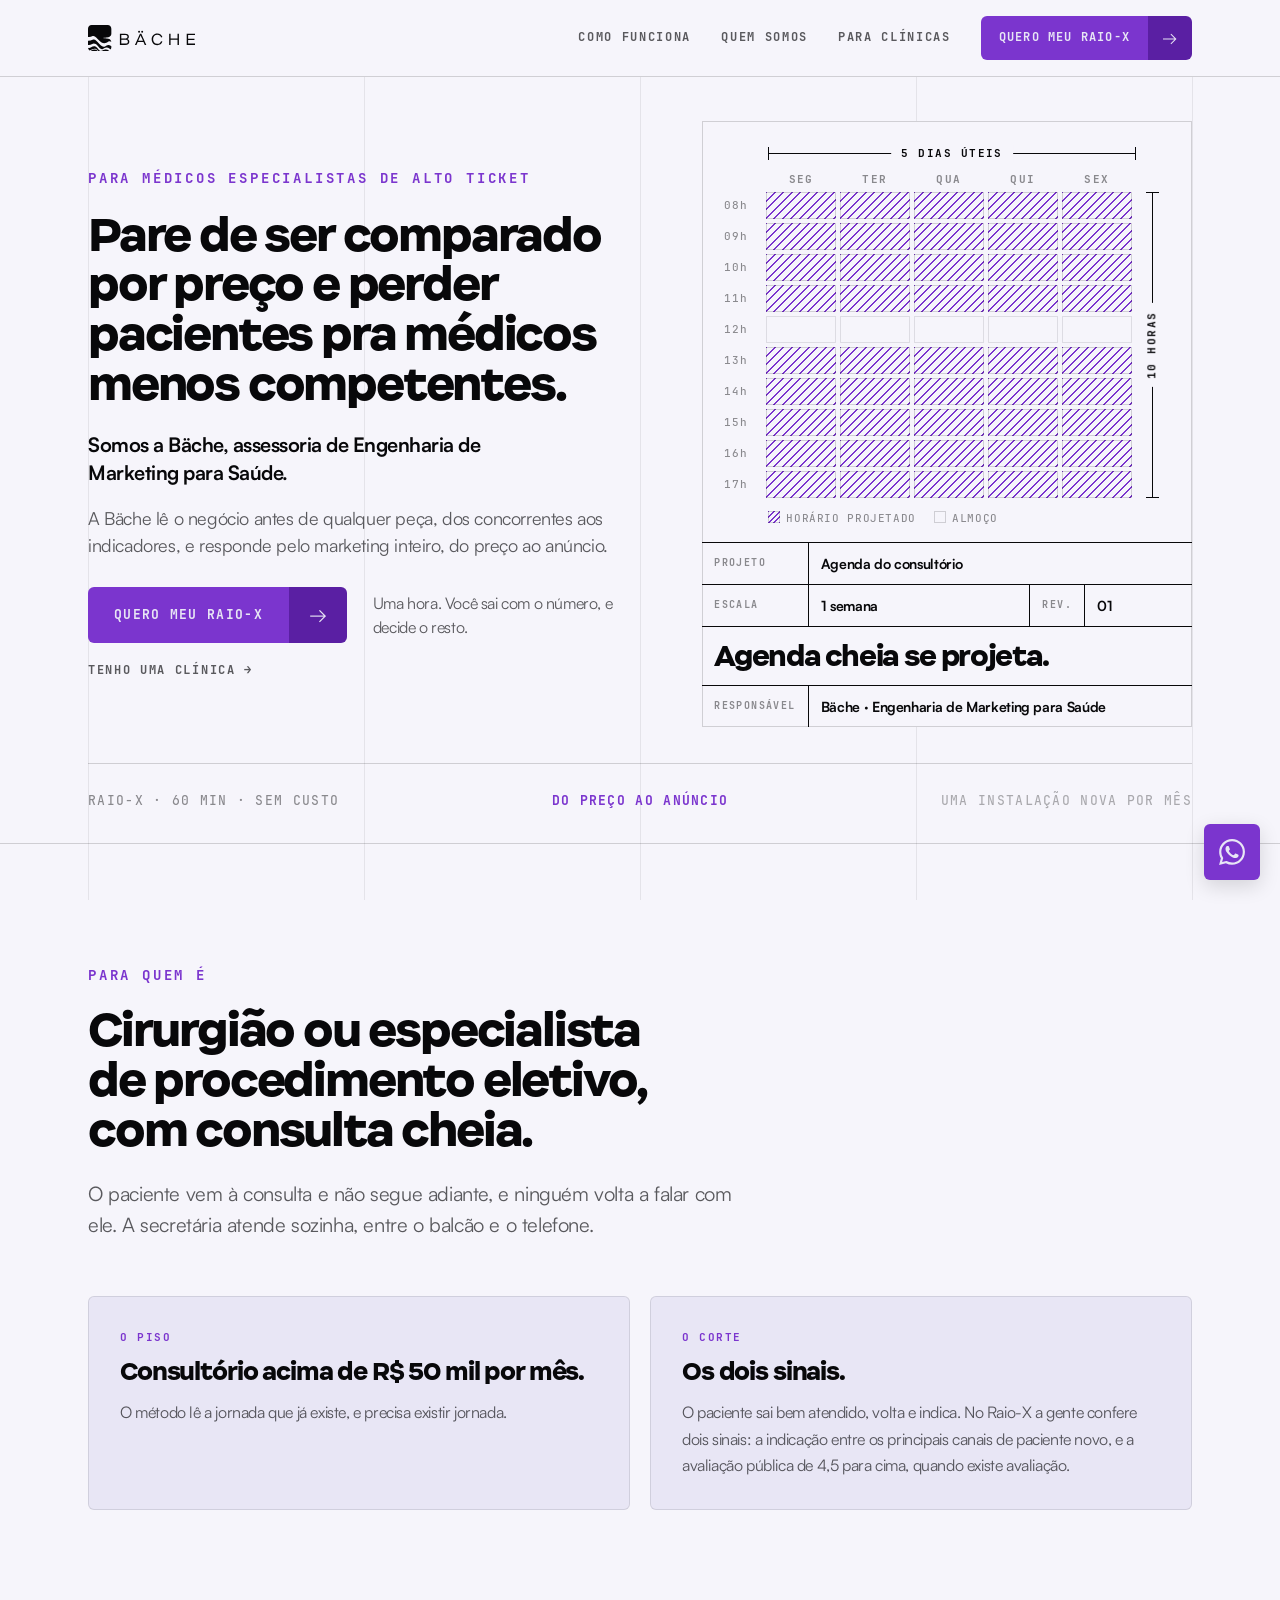
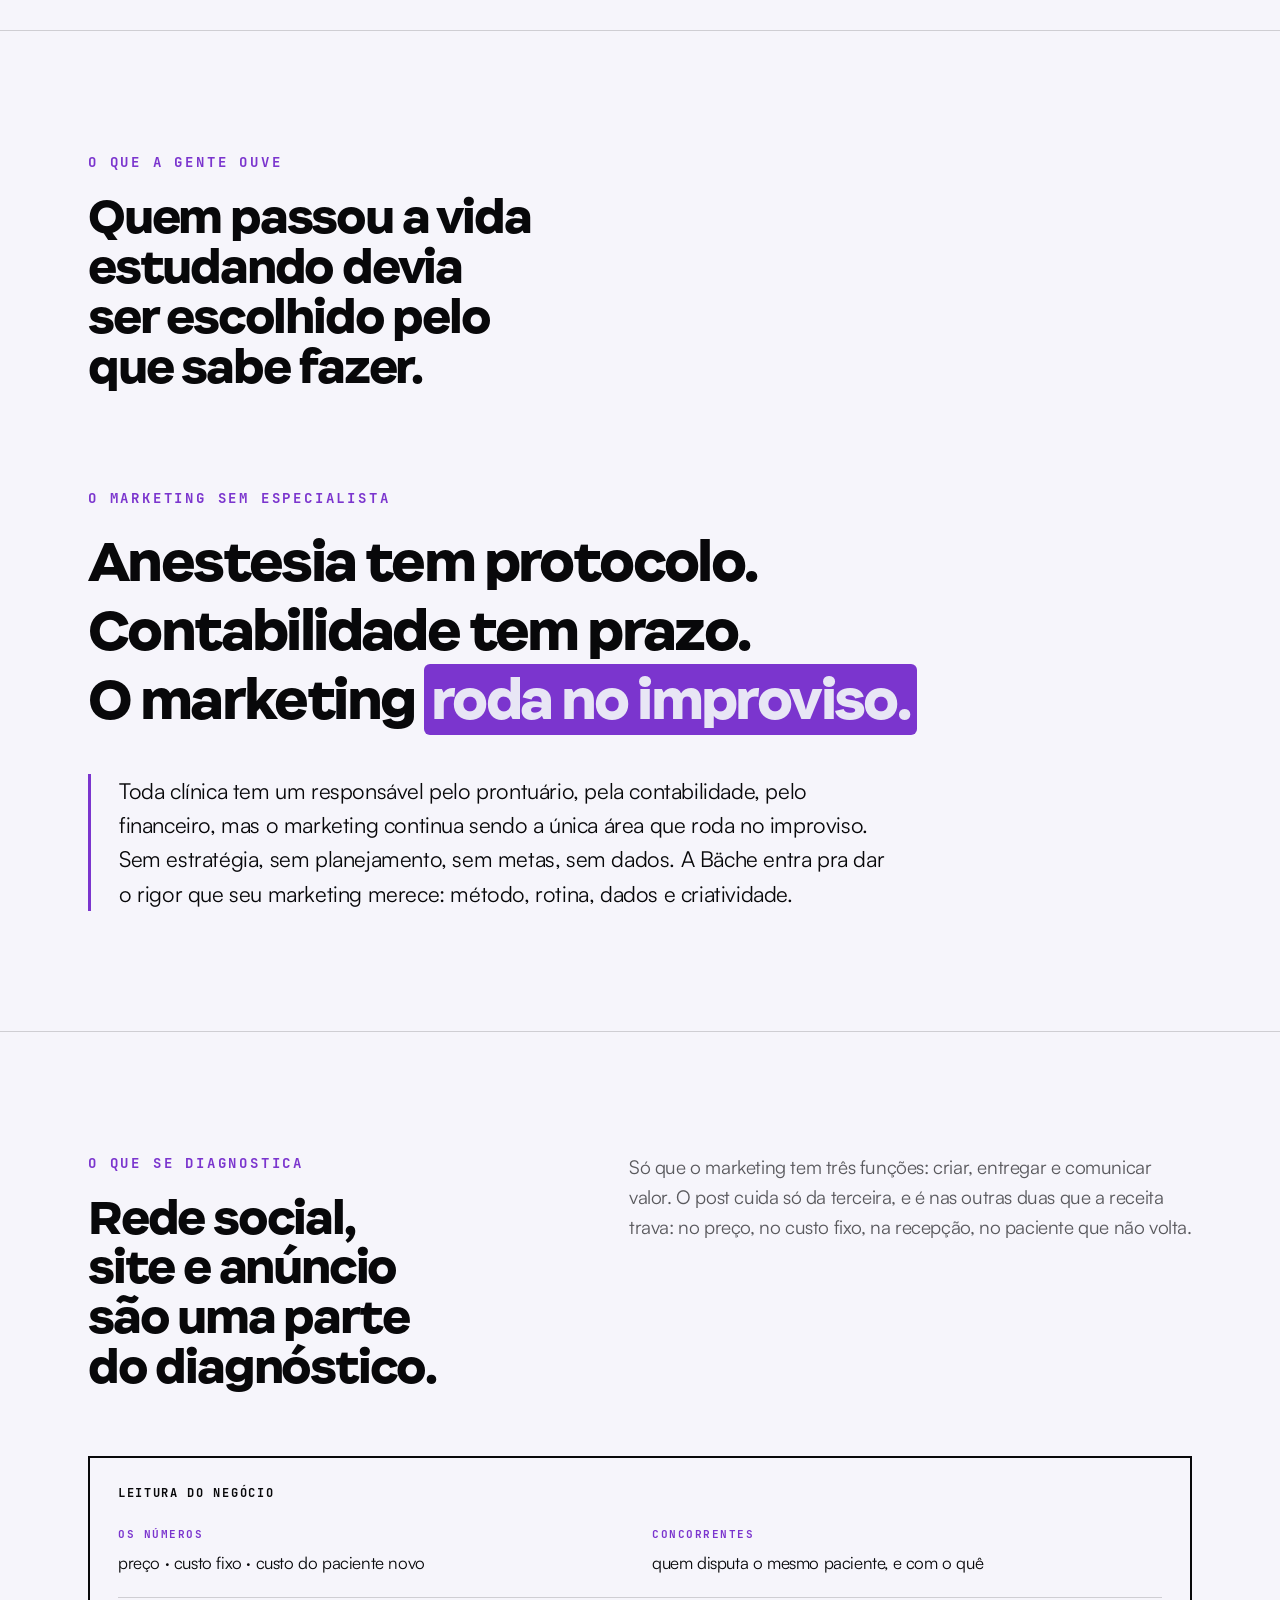
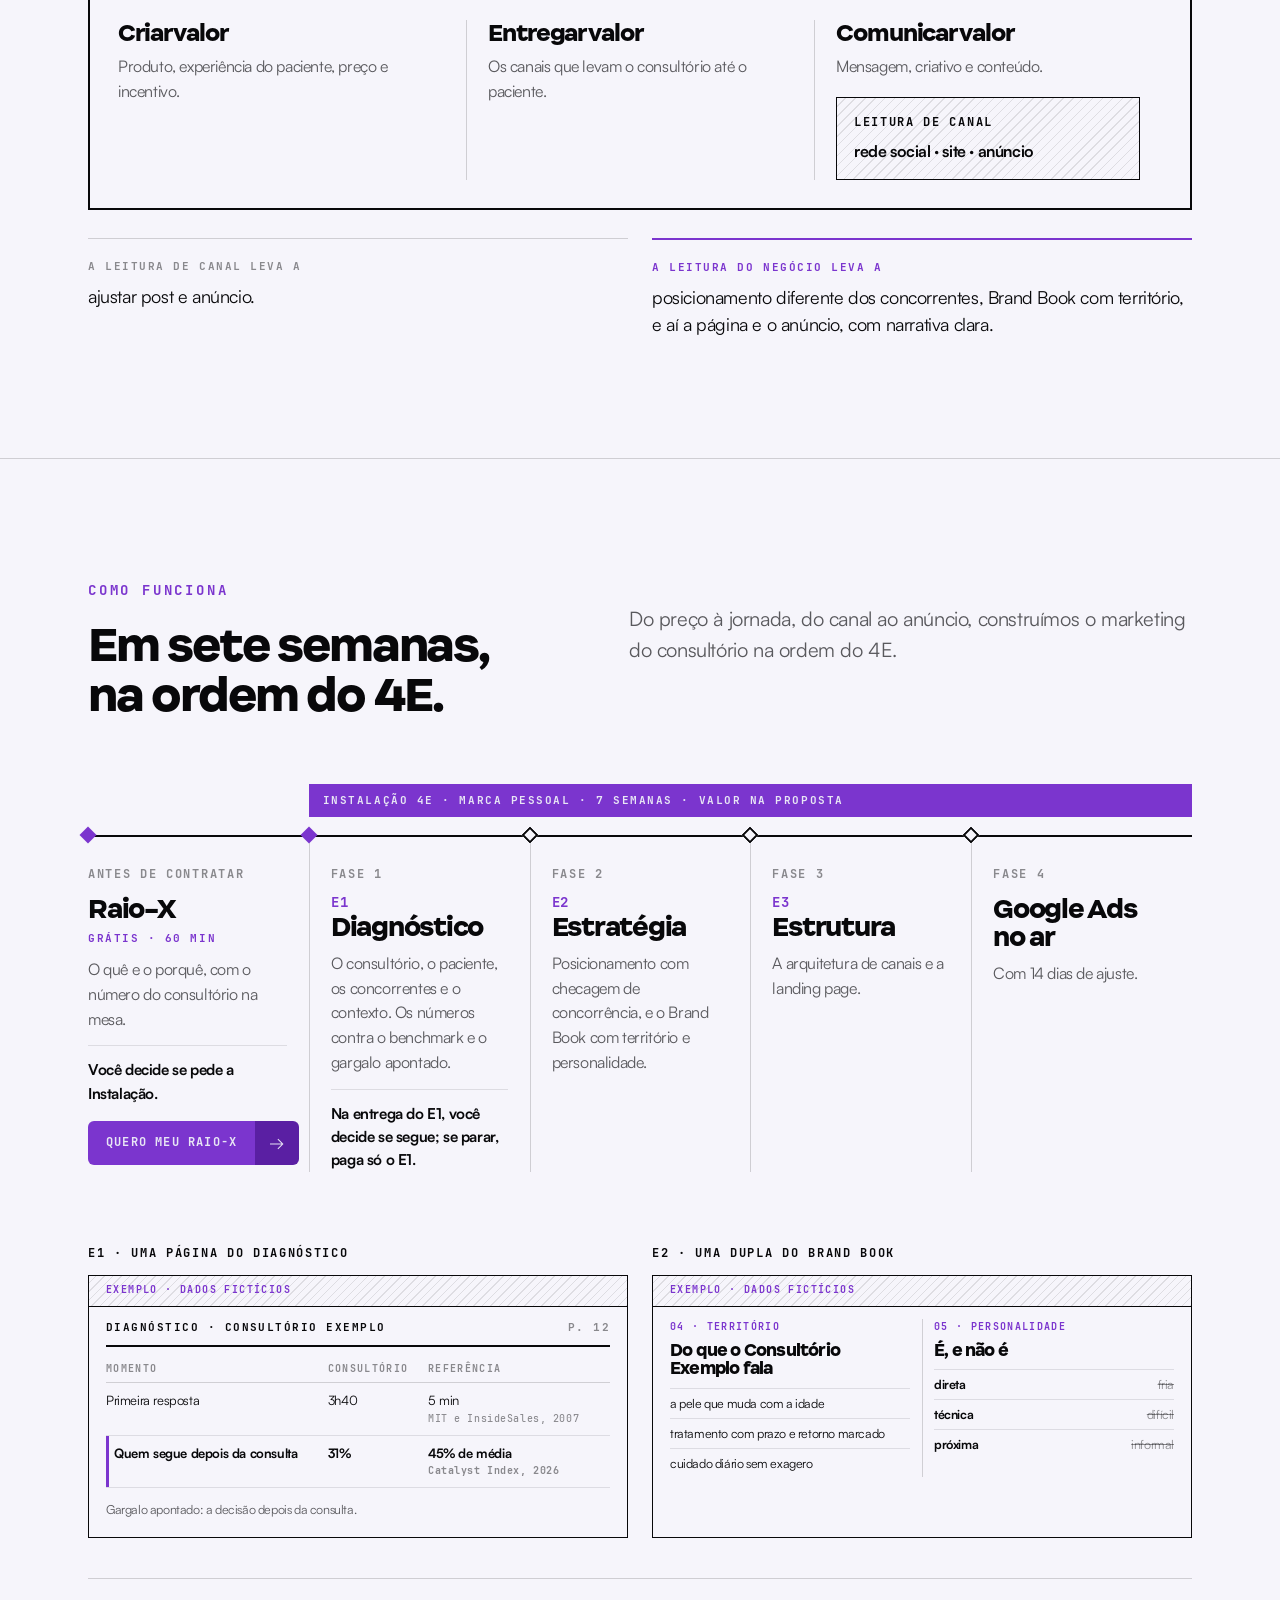
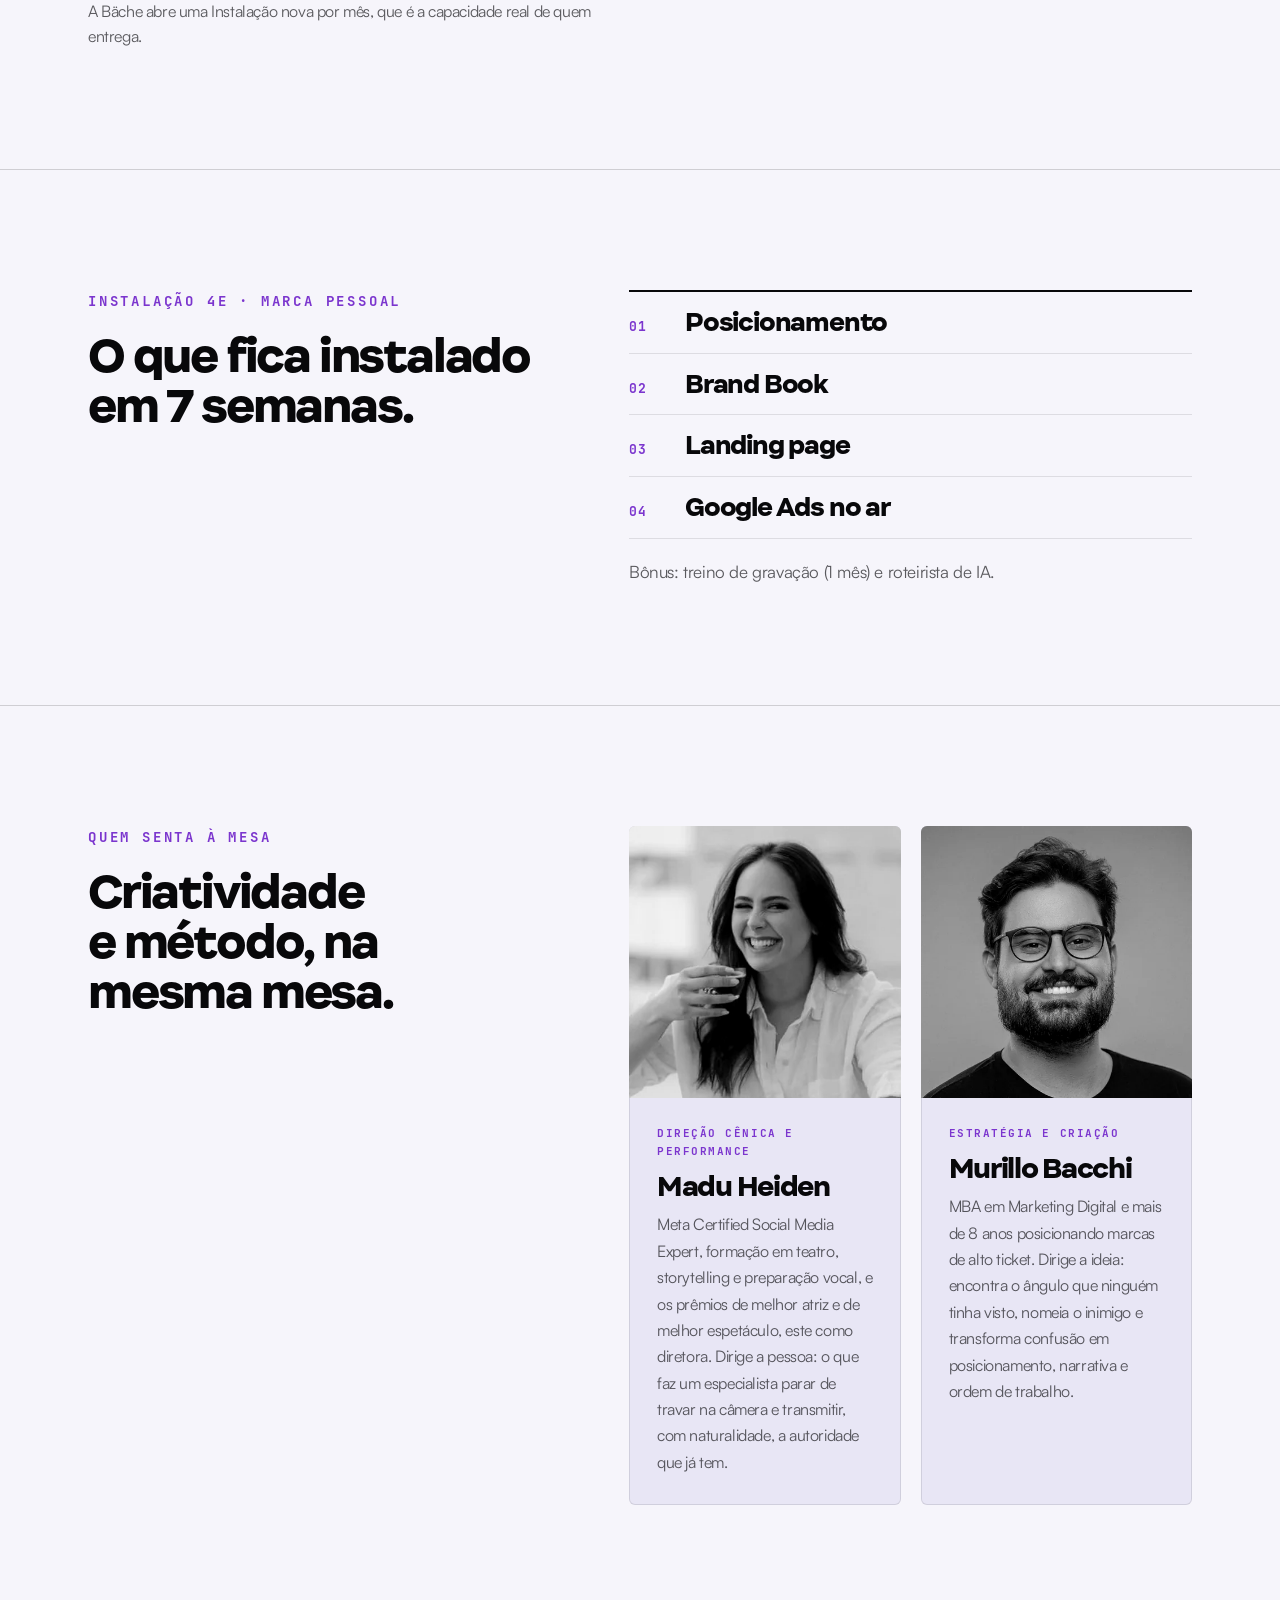
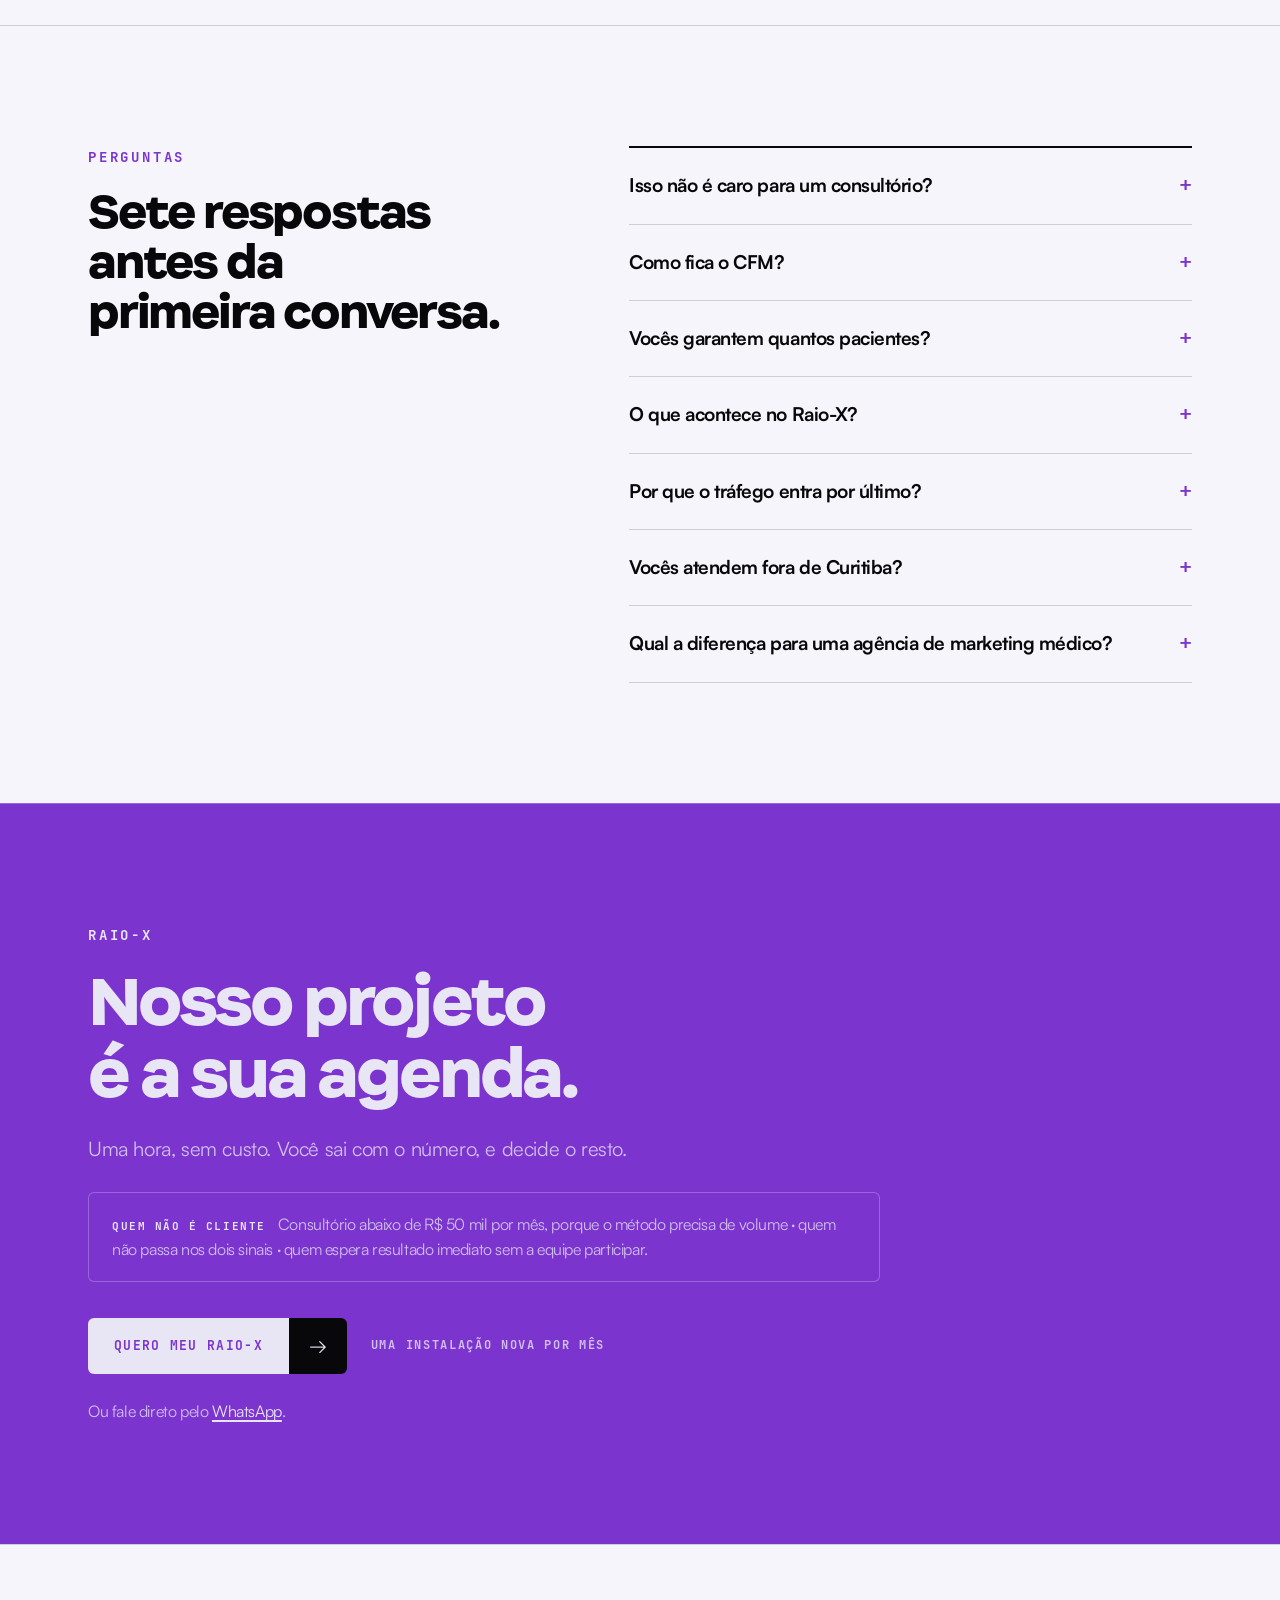
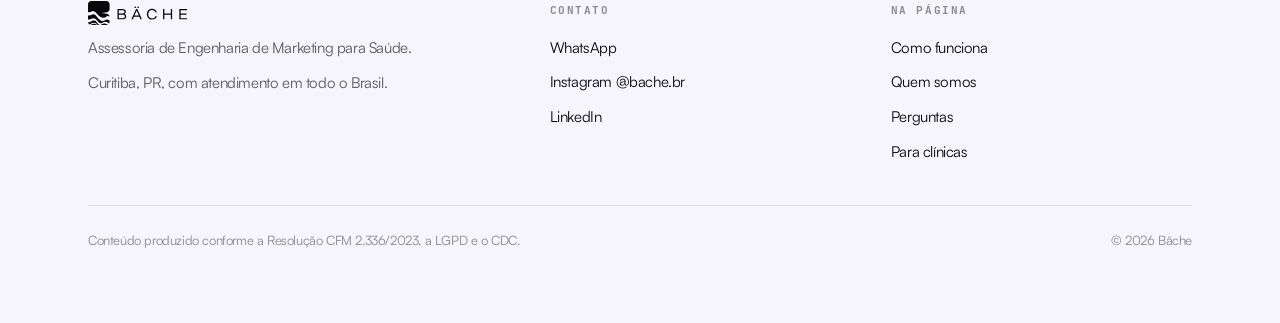
==== commit 7d7cf839: "content(clareza): a /medicos no tamanho da operacao do medico O Murillo: "para medicos nao fazemos e" ====
--- a/medicos.html
+++ b/medicos.html
@@ -29,7 +29,7 @@
 <link rel="preload" href="/ds/assets/fonts/Internacional-Black.woff2" as="font" type="font/woff2" crossorigin>
 <link rel="preload" href="/ds/assets/fonts/Satoshi-Regular.woff2" as="font" type="font/woff2" crossorigin>
 <link rel="stylesheet" href="/ds/styles.css?v=20260916a">
-<link rel="stylesheet" href="/assets/css/site.css?v=20260916c">
+<link rel="stylesheet" href="/assets/css/site.css?v=20260916d">
 
 <!-- A entrada das seções só liga com JS e sem pedido de movimento reduzido. ?still=1 desliga, para print. -->
 <script>(function(d){var q=new URLSearchParams(location.search);var calmo=window.matchMedia&&matchMedia('(prefers-reduced-motion: reduce)').matches;if(!q.has('still')&&!calmo)d.documentElement.classList.add('anim');})(document);</script>
@@ -146,7 +146,7 @@
       "name": "Por que o tráfego entra por último?",
       "acceptedAnswer": {
         "@type": "Answer",
-        "text": "Porque anúncio em cima de atendimento sem rotina só compra mais falta. Primeiro o consultório responde, confirma e volta a falar com o paciente, e só depois disso o anúncio entra."
+        "text": "Porque anúncio sem posicionamento compra a comparação por preço. Primeiro o paciente entende o que você entrega, e só depois disso o anúncio entra."
       }
     },
     {
@@ -162,7 +162,7 @@
       "name": "Qual a diferença para uma agência de marketing médico?",
       "acceptedAnswer": {
         "@type": "Answer",
-        "text": "Até onde o trabalho vai. A Bäche lê o negócio antes de qualquer peça e responde pelo marketing inteiro, do preço ao anúncio: preço, recepção, canal, site e conteúdo entram na mesma conta, e o post é uma parte dela."
+        "text": "Até onde o trabalho vai. A Bäche lê o negócio antes de qualquer peça e responde pelo marketing inteiro, do preço ao anúncio: preço, posicionamento, página e anúncio entram na mesma conta, e o post é uma parte dela."
       }
     }
   ]
@@ -293,7 +293,7 @@
       </dl>
       <ol class="o-leituras__funcoes">
         <li><span class="o-leituras__n">Criar valor</span><p>Produto, experiência do paciente, preço e incentivo.</p></li>
-        <li><span class="o-leituras__n">Entregar valor</span><p>Os canais que levam a clínica até o paciente.</p></li>
+        <li><span class="o-leituras__n">Entregar valor</span><p>Os canais que levam o consultório até o paciente.</p></li>
         <li><span class="o-leituras__n">Comunicar valor</span><p>Mensagem, criativo e conteúdo.</p>
           <div class="o-leituras__canal"><span class="o-leituras__r">Leitura de canal</span><p>rede social · site · anúncio</p></div>
         </li>
@@ -301,7 +301,7 @@
     </figure>
     <ul class="o-saidas l-sobe">
       <li><span class="o-saidas__r">A leitura de canal leva a</span><p>ajustar post e anúncio.</p></li>
-      <li><span class="o-saidas__r">A leitura do negócio leva a</span><p>posicionamento diferente dos concorrentes, Brand Book com território, CRM com indicadores, e aí conteúdo e anúncio, com narrativa clara.</p></li>
+      <li><span class="o-saidas__r">A leitura do negócio leva a</span><p>posicionamento diferente dos concorrentes, Brand Book com território, e aí a página e o anúncio, com narrativa clara.</p></li>
     </ul>
   </div>
 </section>
@@ -314,7 +314,7 @@
         <span class="olho">Como funciona</span>
         <h2 id="t-como">Em sete semanas, na ordem do 4E.</h2>
       </header>
-      <p class="l-lead l-sobe">Do preço à jornada, do canal ao anúncio, do site ao conteúdo, construímos o marketing do consultório na ordem do 4E. E medimos tudo, para que nenhum real vá para onde não volta.</p>
+      <p class="l-lead l-sobe">Do preço à jornada, do canal ao anúncio, construímos o marketing do consultório na ordem do 4E.</p>
     </div>
 
     <div class="o-linha l-sobe">
@@ -330,10 +330,11 @@
           <p class="o-marco__decide">Você decide se pede a Instalação.</p>
           <a class="btn l-btn-p" href="#raio-x" data-raio-x><span>Quero meu Raio-X</span><span aria-hidden="true">&rarr;</span></a>
         </li>
-        <li class="o-marco">
+        <li class="o-marco o-marco--decide">
           <span class="o-marco__quando">Fase 1</span>
           <h3 class="o-marco__t"><span class="o-marco__e">E1</span> Diagnóstico</h3>
           <p>O consultório, o paciente, os concorrentes e o contexto. Os números contra o benchmark e o gargalo apontado.</p>
+          <p class="o-marco__decide">Na entrega do E1, você decide se segue; se parar, paga só o E1.</p>
         </li>
         <li class="o-marco">
           <span class="o-marco__quando">Fase 2</span>
@@ -360,7 +361,7 @@
           <div class="o-exemplo__selo">Exemplo · dados fictícios</div>
           <div class="o-exemplo__cab"><span>Diagnóstico · Consultório Exemplo</span><span>p. 12</span></div>
           <table>
-            <thead><tr><th>Momento</th><th>Clínica</th><th>Referência</th></tr></thead>
+            <thead><tr><th>Momento</th><th>Consultório</th><th>Referência</th></tr></thead>
             <tbody>
               <tr><td>Primeira resposta</td><td>3h40</td><td>5 min<small>MIT e InsideSales, 2007</small></td></tr>
               <tr class="is-gargalo"><td>Quem segue depois da consulta</td><td>31%</td><td>45% de média<small>Catalyst Index, 2026</small></td></tr>
@@ -464,9 +465,9 @@
       <details><summary>Como fica o CFM?</summary><div class="o-faq__r"><p>Toda peça passa pela Resolução CFM 2.336/2023, pela LGPD e pelo CDC antes de sair. Nada de antes e depois sensacionalista, promessa de cura ou título que o profissional não tem.</p></div></details>
       <details><summary>Vocês garantem quantos pacientes?</summary><div class="o-faq__r"><p>Não. A Bäche garante o trabalho e o prazo de cada entrega. Número de pacientes, faturamento e prazo de retorno ficam fora do contrato, porque promessa publicitária vira obrigação de resultado (CDC, art. 30).</p></div></details>
       <details><summary>O que acontece no Raio-X?</summary><div class="o-faq__r"><p>Uma hora de conversa, por chamada, sem custo. A gente olha o seu número e diz onde a receita trava e por quê, e nem sempre a trava é de marketing: às vezes é de operação ou de preço. O como vem na proposta, se fizer sentido para os dois lados, e o que você ouvir é seu mesmo que não siga com a gente.</p></div></details>
-      <details><summary>Por que o tráfego entra por último?</summary><div class="o-faq__r"><p>Porque anúncio em cima de atendimento sem rotina só compra mais falta. Primeiro o consultório responde, confirma e volta a falar com o paciente, e só depois disso o anúncio entra.</p></div></details>
+      <details><summary>Por que o tráfego entra por último?</summary><div class="o-faq__r"><p>Porque anúncio sem posicionamento compra a comparação por preço. Primeiro o paciente entende o que você entrega, e só depois disso o anúncio entra.</p></div></details>
       <details><summary>Vocês atendem fora de Curitiba?</summary><div class="o-faq__r"><p>Sim, em todo o Brasil. Leitura, estratégia e acompanhamento acontecem por chamada, e o que precisa de presença, como o treino de gravação, é combinado na proposta.</p></div></details>
-      <details><summary>Qual a diferença para uma agência de marketing médico?</summary><div class="o-faq__r"><p>Até onde o trabalho vai. A Bäche lê o negócio antes de qualquer peça e responde pelo marketing inteiro, do preço ao anúncio: preço, recepção, canal, site e conteúdo entram na mesma conta, e o post é uma parte dela.</p></div></details>
+      <details><summary>Qual a diferença para uma agência de marketing médico?</summary><div class="o-faq__r"><p>Até onde o trabalho vai. A Bäche lê o negócio antes de qualquer peça e responde pelo marketing inteiro, do preço ao anúncio: preço, posicionamento, página e anúncio entram na mesma conta, e o post é uma parte dela.</p></div></details>
     </div>
   </div>
 </section>
--- a/assets/css/site.css
+++ b/assets/css/site.css
@@ -393,14 +393,19 @@
 }
 
 /* ── Tablet ───────────────────────────────────────────── */
+/* A linha do tempo vira vertical já em 1200 px: acima disso as cinco colunas
+   ficam estreitas demais para o botão do Raio-X, que invadia a coluna do E1. */
+@media (max-width: 1200px) {
+  .o-linha__faixas { display: flex; flex-direction: column; gap: 6px; }
+  .o-linha__marcos { grid-template-columns: 1fr; margin-left: 6px; border-top: 0; border-left: 2px solid var(--texto); }
+  .o-marco, .o-marco + .o-marco { padding: 0 0 30px 24px; box-shadow: none; }
+  .o-marco::before { top: 3px; left: -7px; }
+}
+
 @media (max-width: 1100px) {
   .l-duas { gap: 48px; }
   .l-duas--mesa { grid-template-columns: 1fr; }
   .l-nav { gap: 22px; }
-  .o-linha__faixas { display: flex; flex-direction: column; gap: 6px; }
-  .o-linha__marcos { grid-template-columns: 1fr; margin-left: 6px; border-top: 0; border-left: 2px solid var(--texto); }
-  .o-marco, .o-marco + .o-marco { padding: 0 0 30px 24px; box-shadow: none; }
-  .o-marco::before { top: 3px; left: -7px; }
 }
 
 /* ── Celular ──────────────────────────────────────────── */
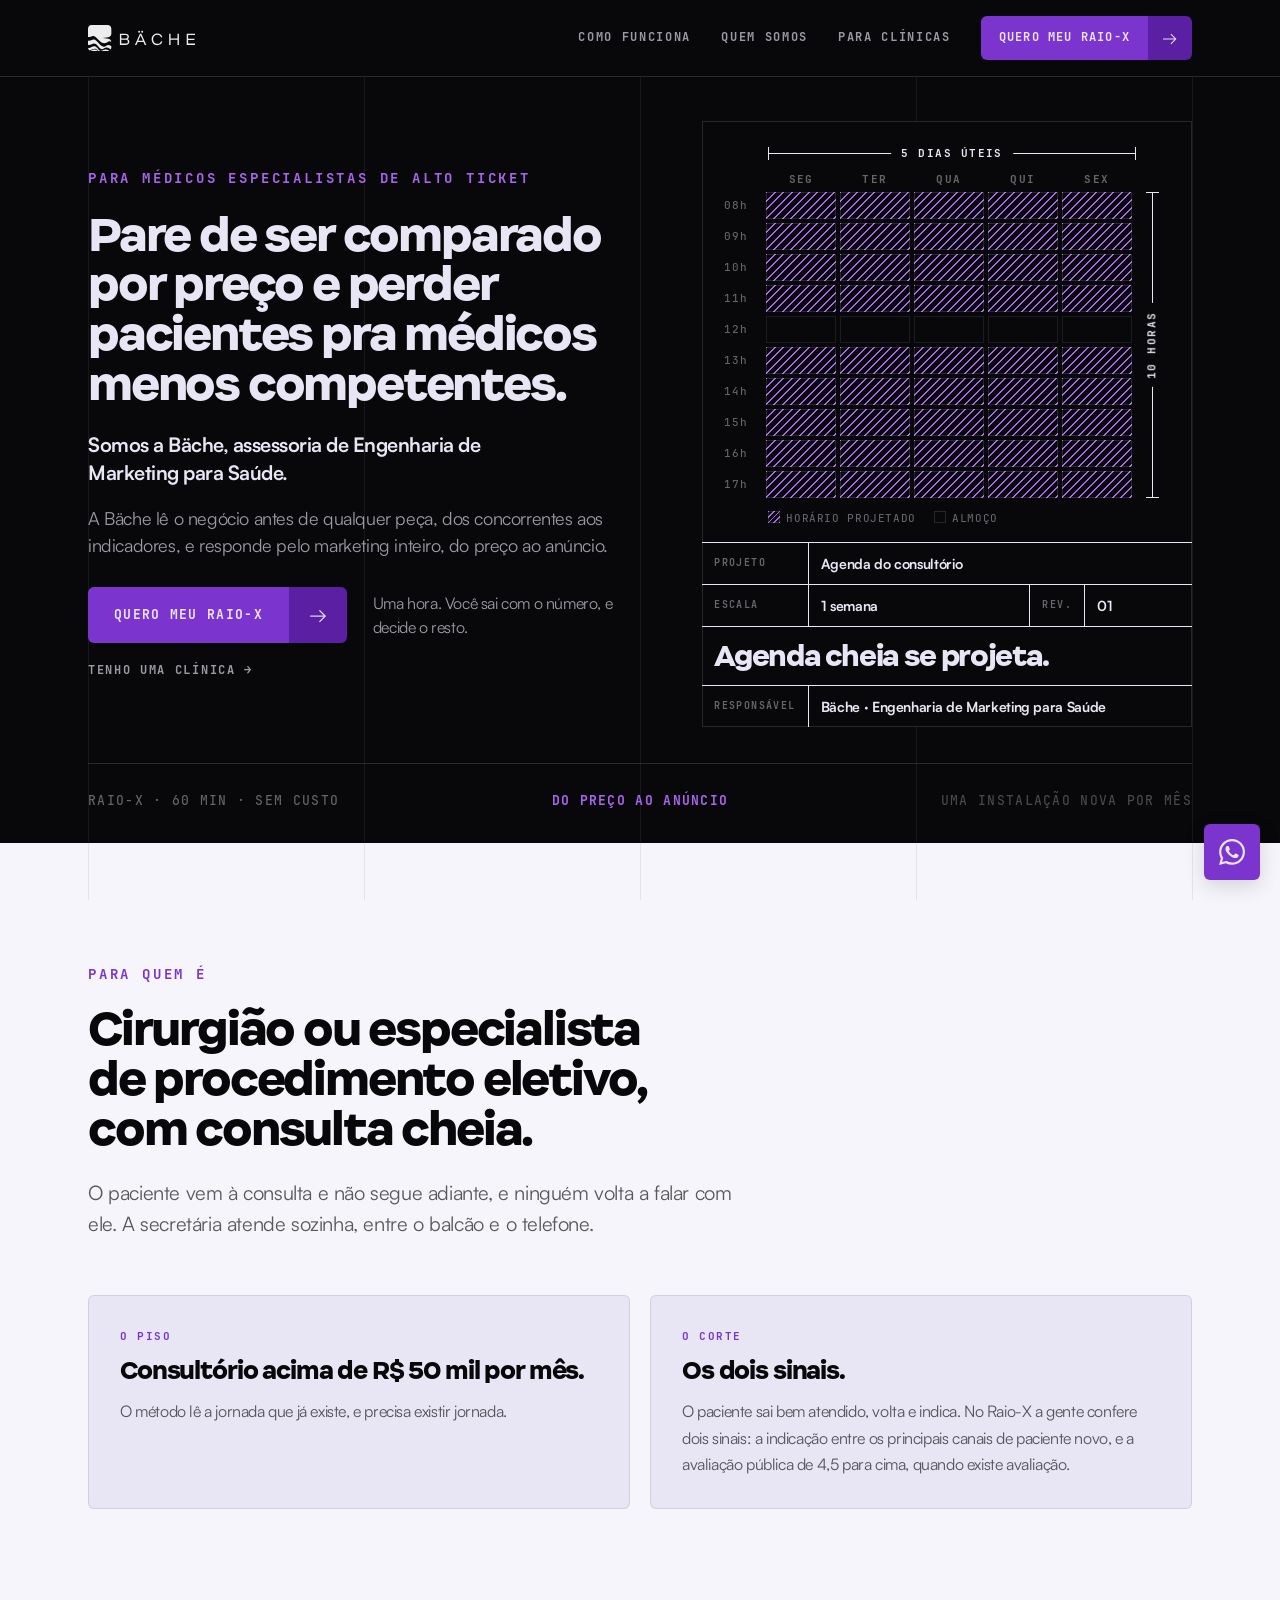
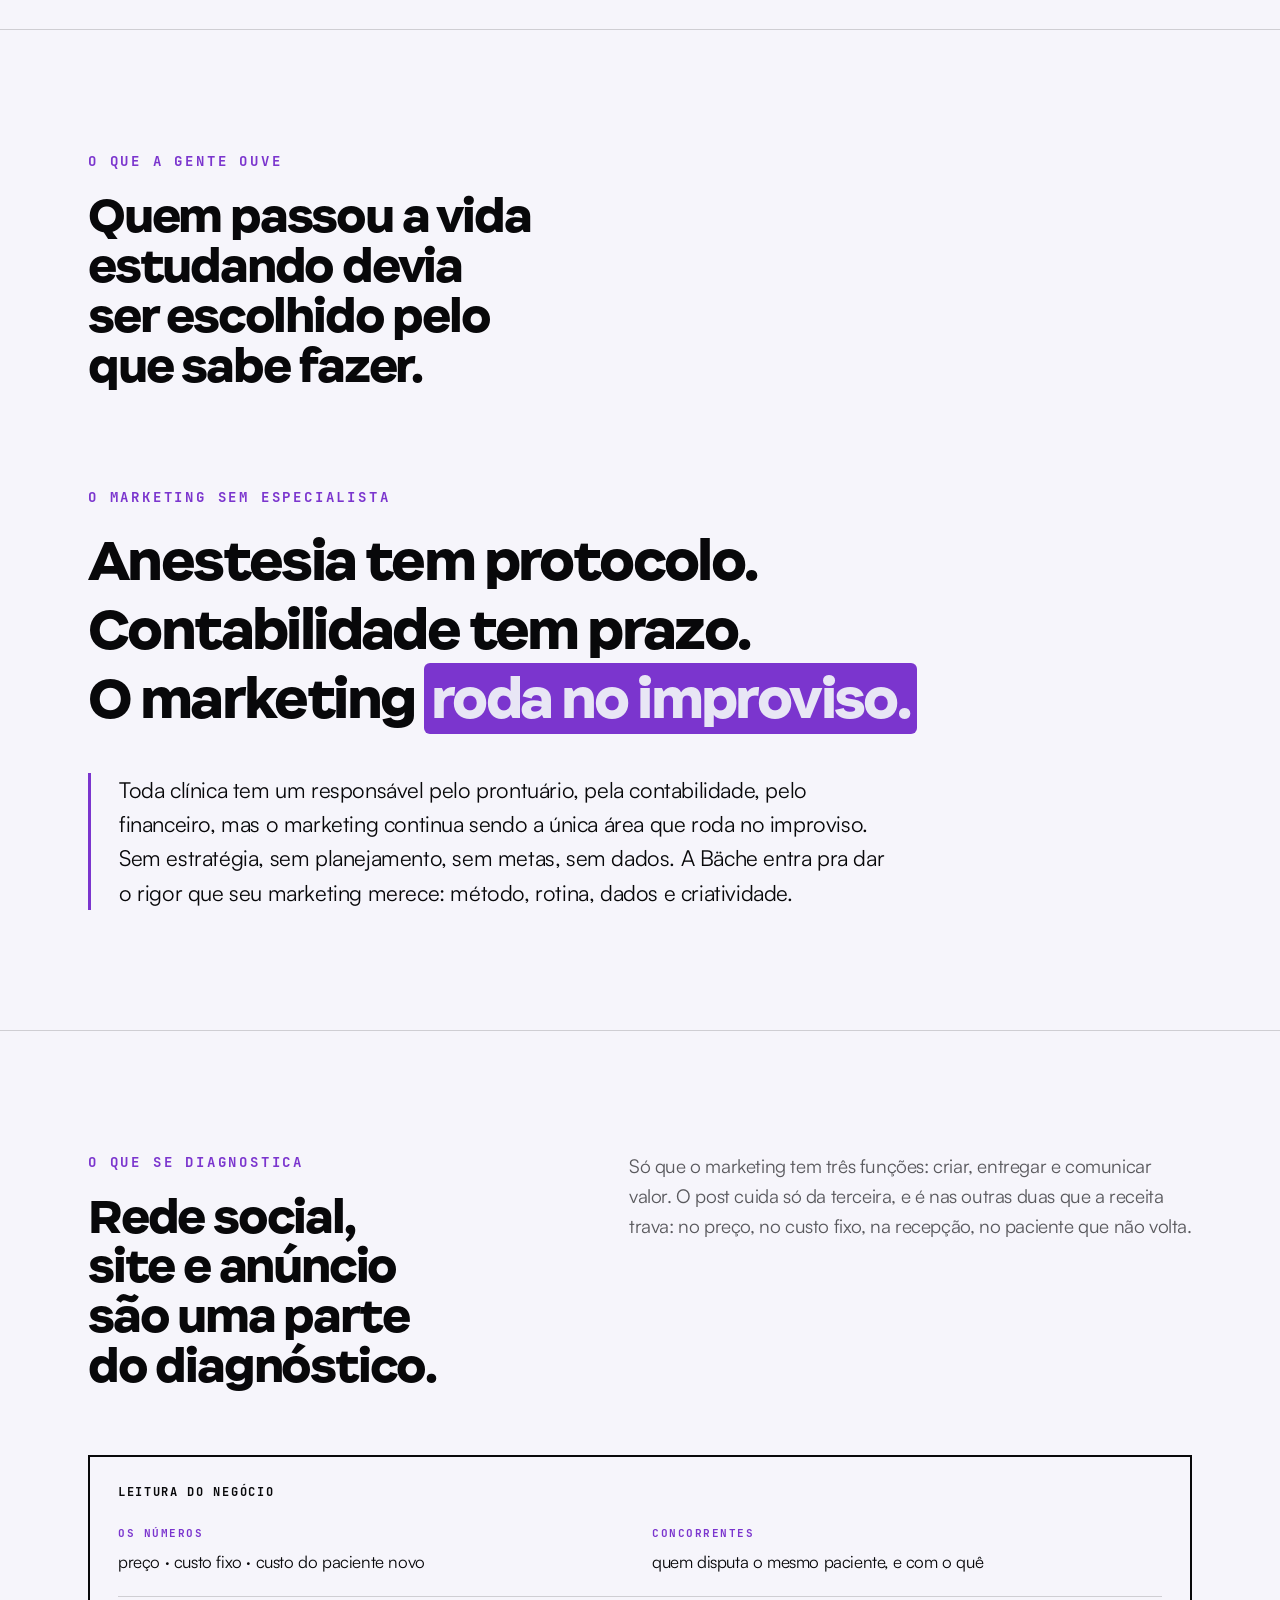
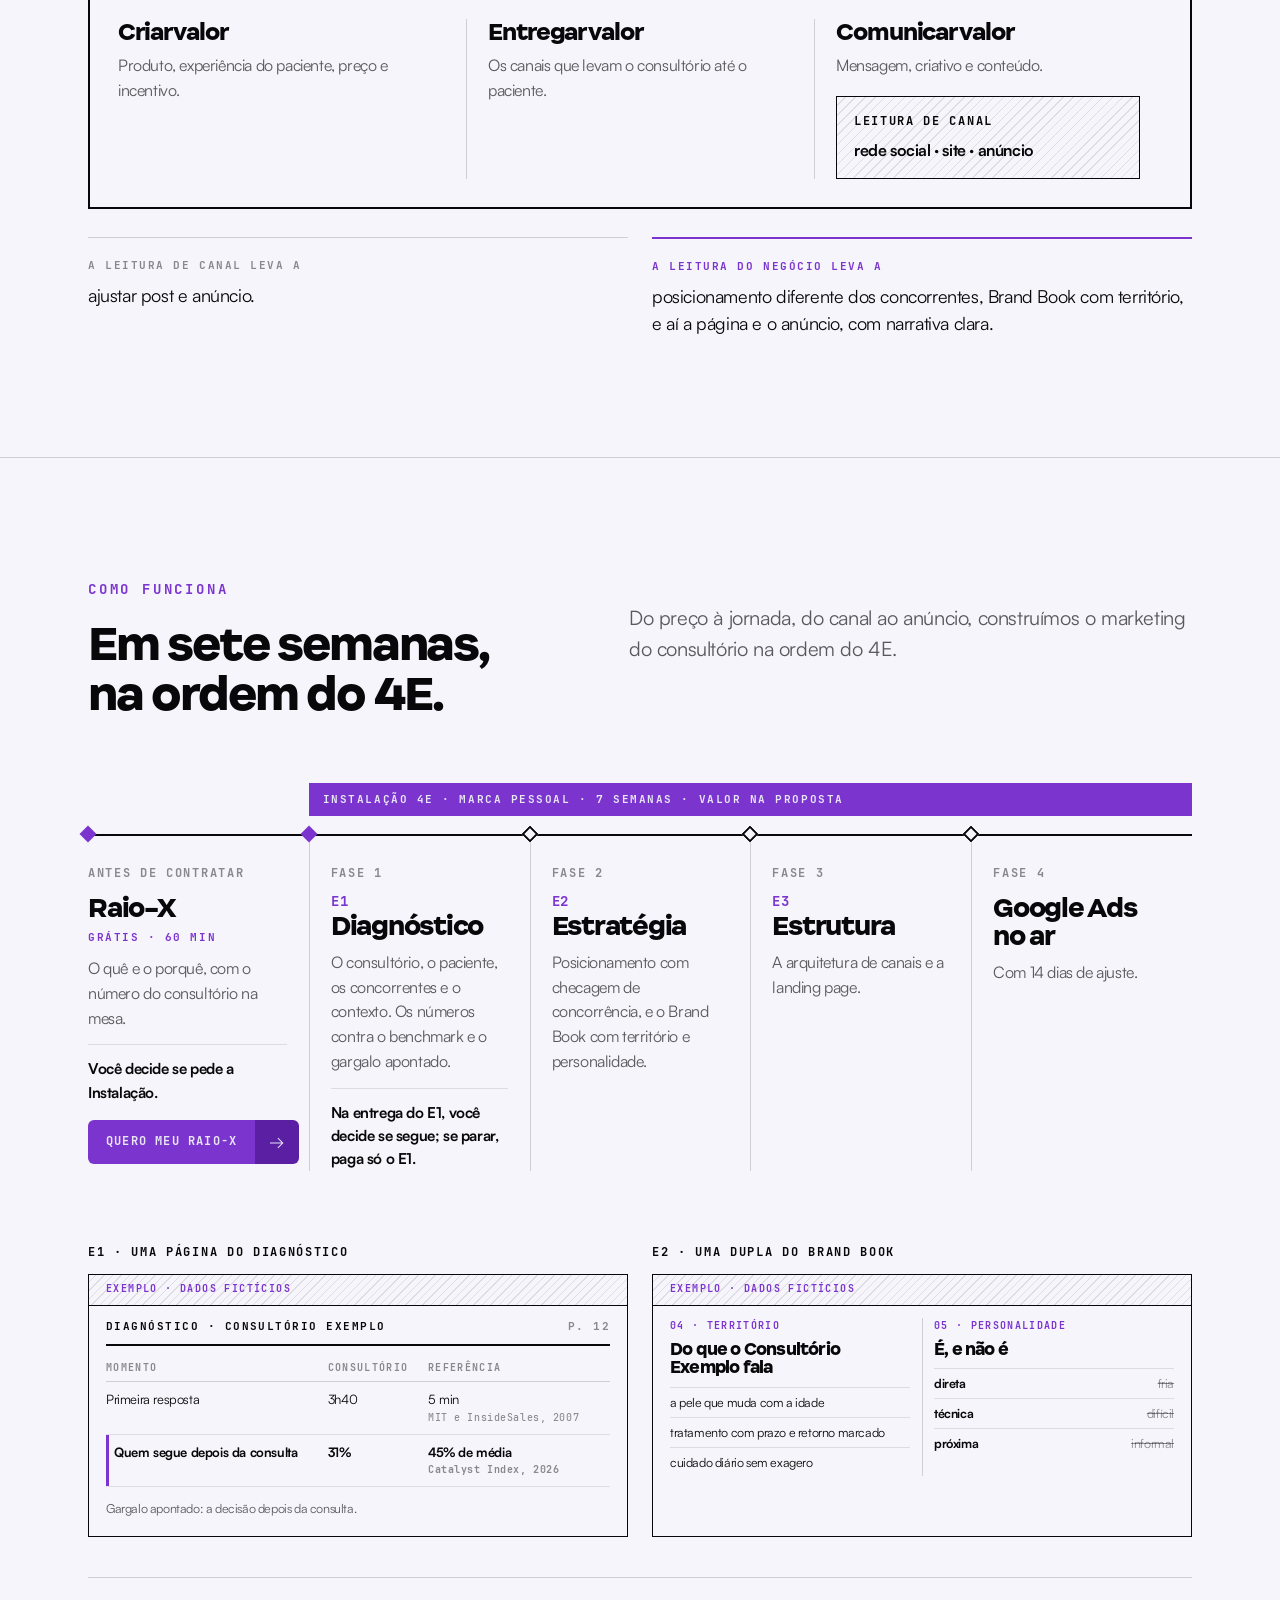
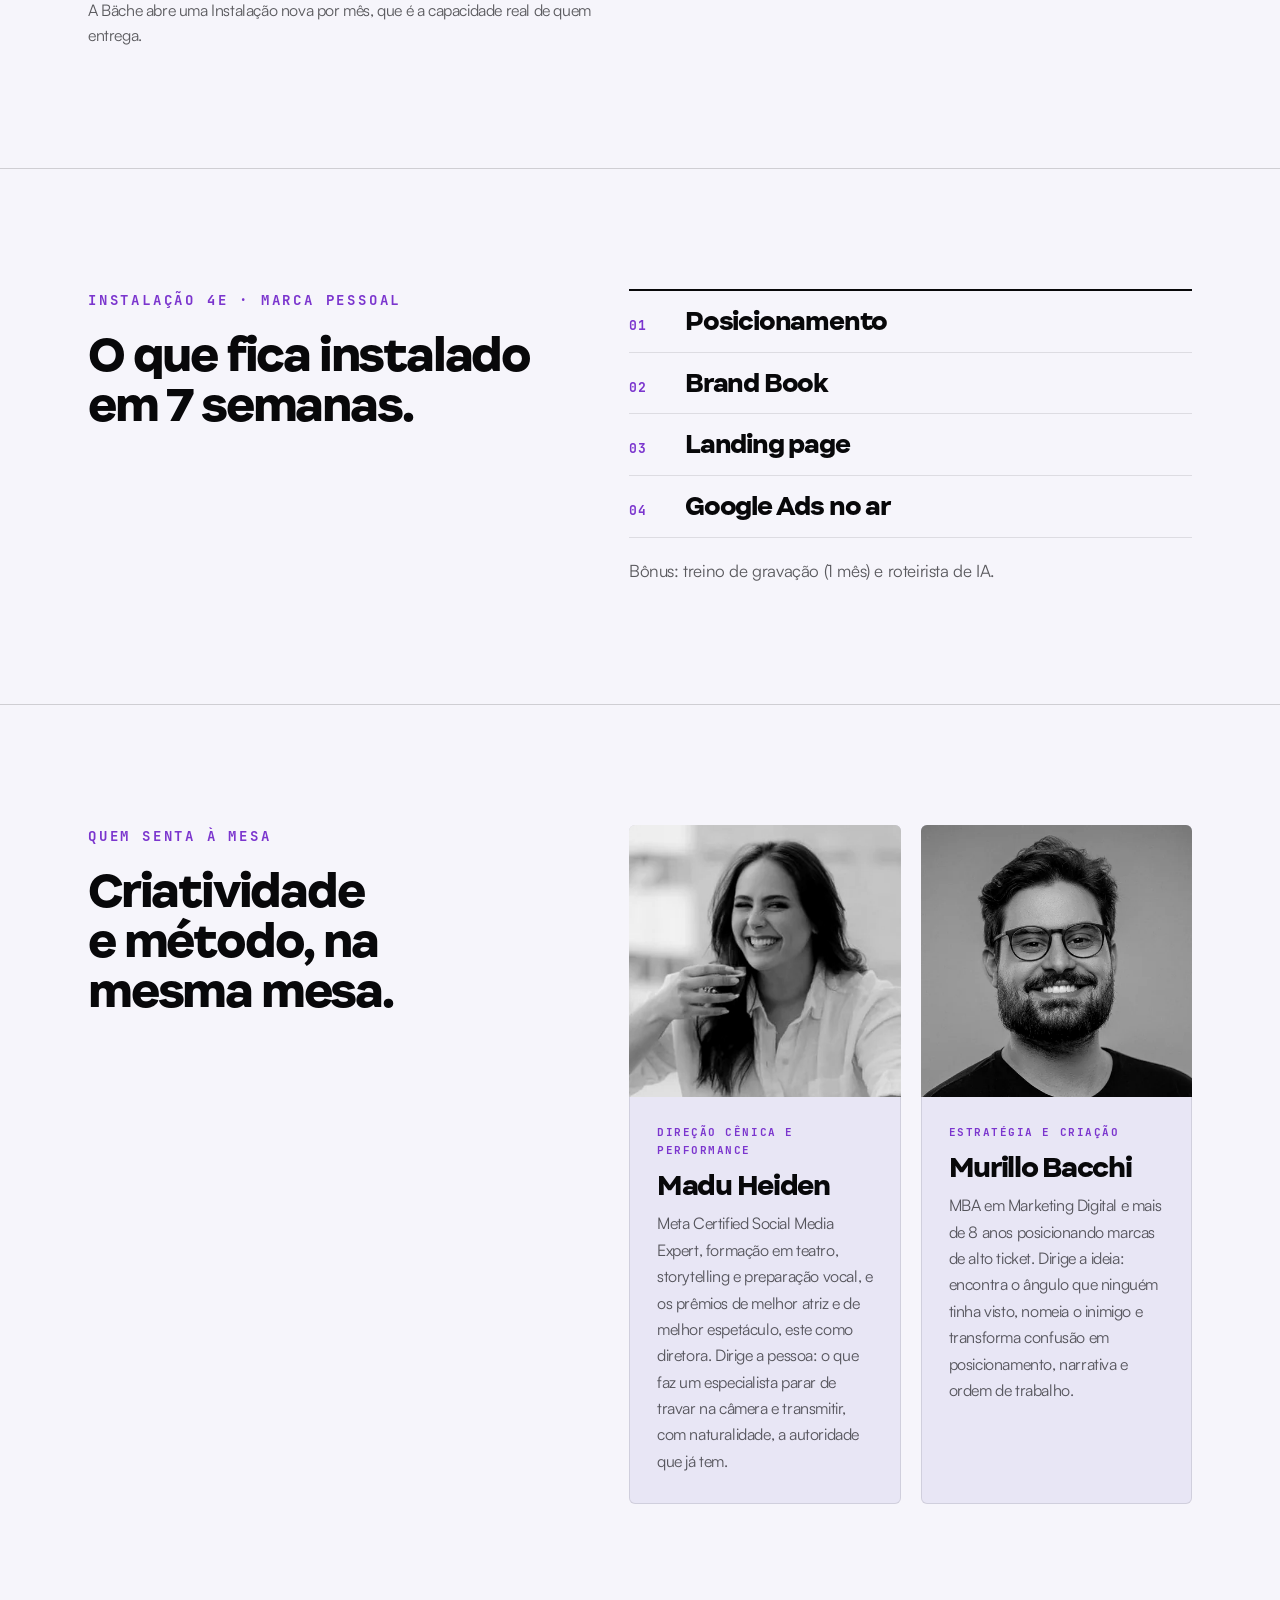
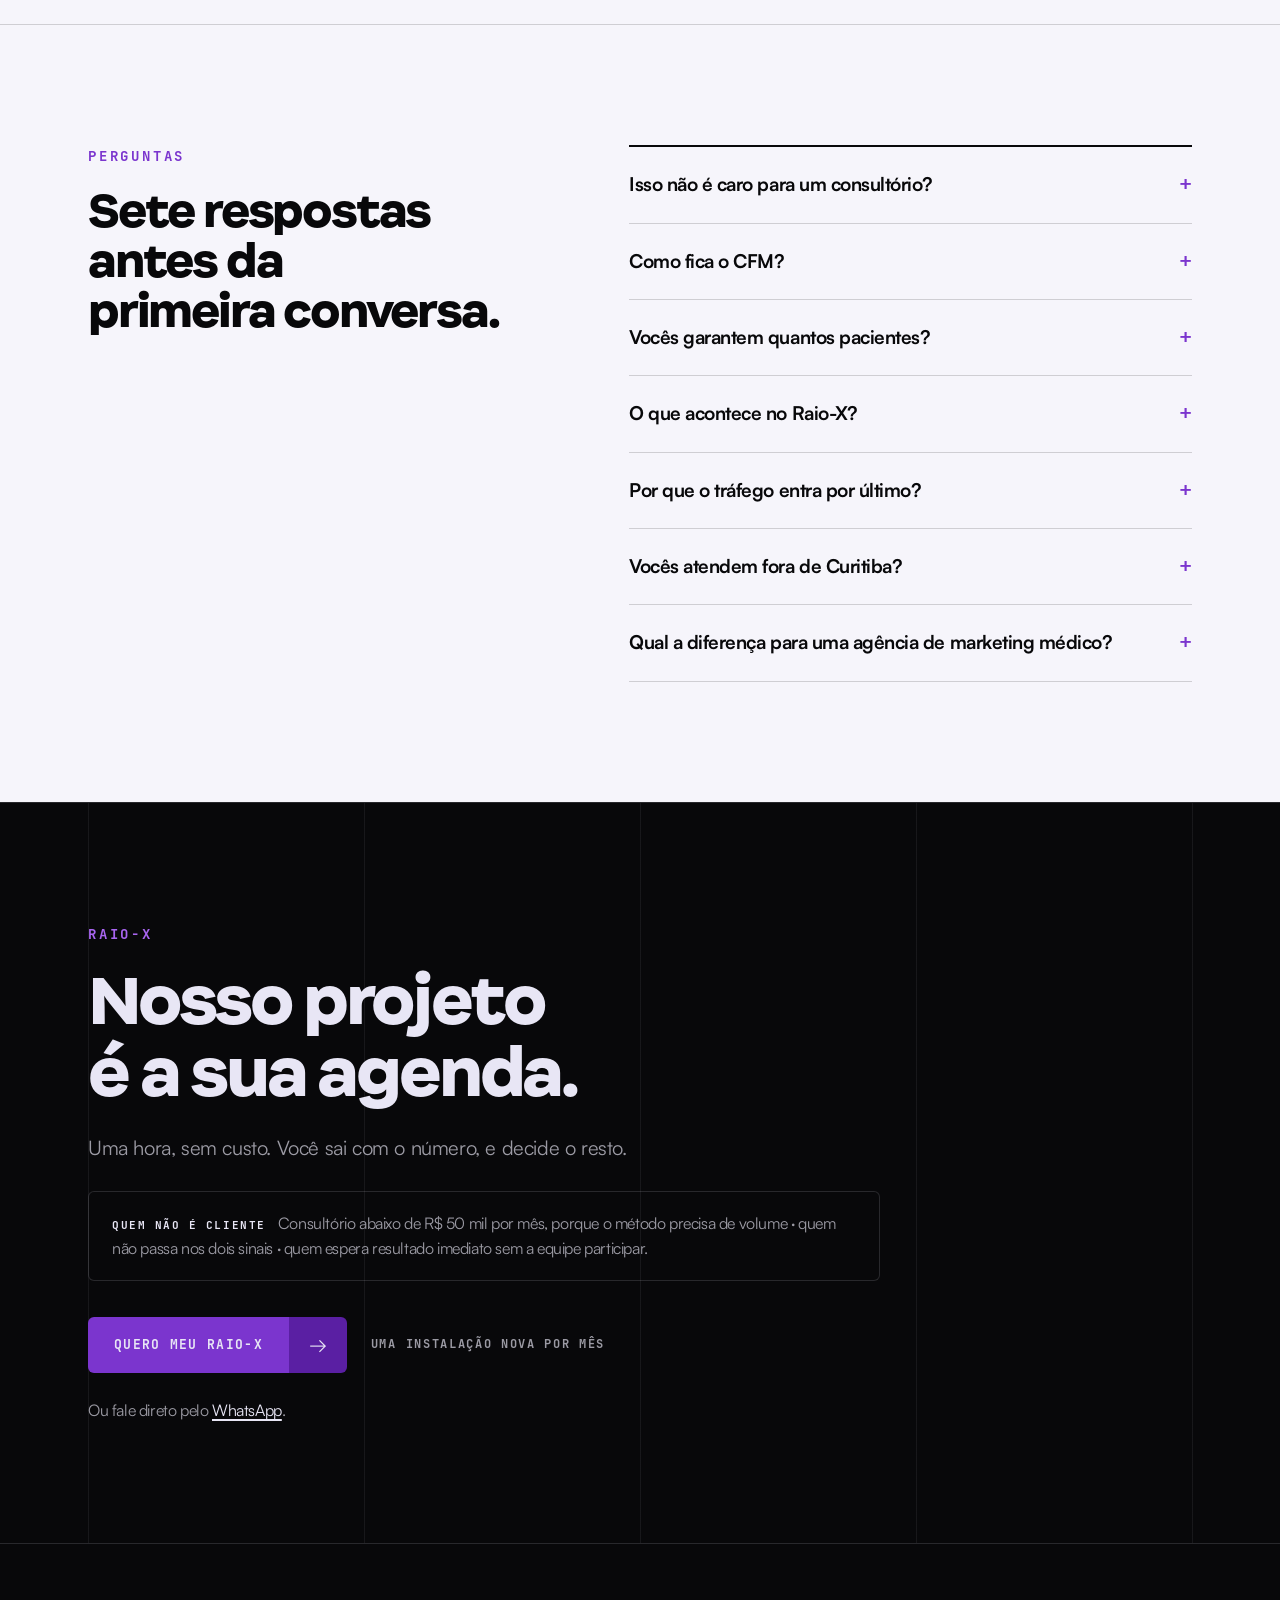
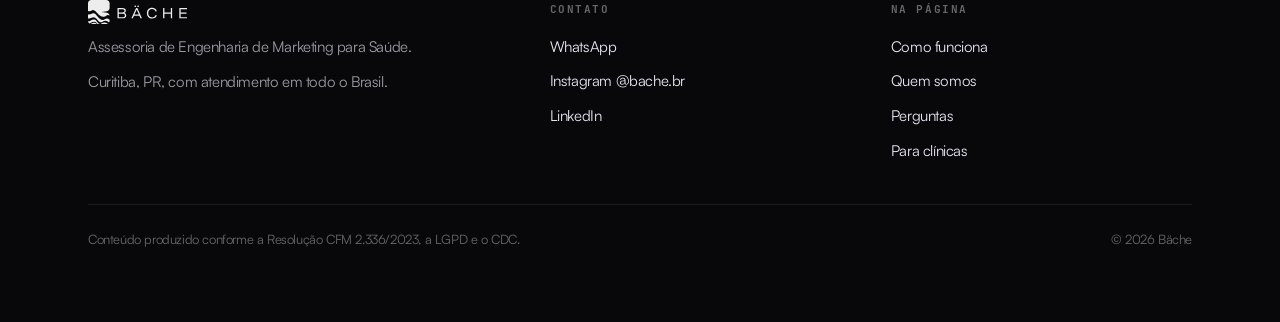
==== commit 944d6c74: "style(clareza): noite nas pontas, o look C escolhido pelo Murillo Topo, capa, fecho e rodape em pret" ====
--- a/medicos.html
+++ b/medicos.html
@@ -29,7 +29,7 @@
 <link rel="preload" href="/ds/assets/fonts/Internacional-Black.woff2" as="font" type="font/woff2" crossorigin>
 <link rel="preload" href="/ds/assets/fonts/Satoshi-Regular.woff2" as="font" type="font/woff2" crossorigin>
 <link rel="stylesheet" href="/ds/styles.css?v=20260916a">
-<link rel="stylesheet" href="/assets/css/site.css?v=20260916d">
+<link rel="stylesheet" href="/assets/css/site.css?v=20260919a">
 
 <!-- A entrada das seções só liga com JS e sem pedido de movimento reduzido. ?still=1 desliga, para print. -->
 <script>(function(d){var q=new URLSearchParams(location.search);var calmo=window.matchMedia&&matchMedia('(prefers-reduced-motion: reduce)').matches;if(!q.has('still')&&!calmo)d.documentElement.classList.add('anim');})(document);</script>
--- a/assets/css/site.css
+++ b/assets/css/site.css
@@ -458,6 +458,62 @@
   .o-modal__in { padding: 24px 20px 22px; }
   .o-passo h2, .o-ok h2 { font-size: 23px; }
 }
+/* ══════════════════════════════════════════════════════════
+   NOITE NAS PONTAS · decisão do Murillo em 19/09/2026
+   O topo, a capa, o fecho e o rodapé saem em preto real, com os
+   tokens do modo .escuro do DS; o miolo fica claro. ⚠️ Derruba o
+   dial 2 do DS v2 (escuro só em 5 peças, o site fora dela), e a
+   exceção está registrada no doc 11.
+══════════════════════════════════════════════════════════ */
+.l-topo, .l-capa, .l-fecho, .l-rodape {
+  --fundo: var(--preto);
+  --superficie: var(--surface);
+  --texto: var(--nevoa);
+  --texto-medio: rgba(232, 230, 245, 0.66);
+  --texto-fraco: rgba(232, 230, 245, 0.42);
+  --texto-marca: var(--violeta-light);
+  --linha: rgba(232, 230, 245, 0.14);
+  --linha-fina: rgba(232, 230, 245, 0.09);
+  --linha-grade: rgba(232, 230, 245, 0.07);
+  --acao: var(--violeta);
+  --acao-texto: var(--nevoa);
+  --acao-2: var(--violeta-deep);
+  --acao-2-texto: var(--nevoa);
+  background: var(--fundo);
+  color: var(--texto);
+}
+/* A régua de coluna da página corre por baixo; nas pontas pretas ela volta em névoa. */
+.l-capa, .l-fecho { position: relative; z-index: 1; }
+.l-capa::before, .l-fecho::before {
+  content: ""; position: absolute; inset: 0; z-index: -1; pointer-events: none;
+  background:
+    linear-gradient(var(--linha-grade), var(--linha-grade)) calc(50% - 552px) 0 / 1px 100% no-repeat,
+    linear-gradient(var(--linha-grade), var(--linha-grade)) calc(50% - 276px) 0 / 1px 100% no-repeat,
+    linear-gradient(var(--linha-grade), var(--linha-grade)) 50% 0 / 1px 100% no-repeat,
+    linear-gradient(var(--linha-grade), var(--linha-grade)) calc(50% + 276px) 0 / 1px 100% no-repeat,
+    linear-gradient(var(--linha-grade), var(--linha-grade)) calc(50% + 552px) 0 / 1px 100% no-repeat;
+}
+.l-topo .l-logo img, .l-rodape img { filter: brightness(0) invert(0.93); }
+.l-nav > a:not(.btn):hover, .l-porta:hover { color: var(--nevoa); }
+.l-capa h1 mark { background: var(--violeta); color: var(--nevoa); }
+.l-nome { color: var(--texto); }
+.o-agenda { background: var(--fundo); }
+.o-agenda__s { background: repeating-linear-gradient(135deg, var(--violeta-light) 0 1.2px, transparent 1.2px 6px); }
+.o-agenda__leg b { background: repeating-linear-gradient(135deg, var(--violeta-light) 0 1.1px, transparent 1.1px 4px); }
+.o-agenda__s--vazio, .o-agenda__leg b.o-agenda__leg-vazio { background: none; }
+.o-agenda td { color: var(--texto); }
+.l-capa + .l-sec { border-top: 0; }
+.l-fecho { border-top: 0; }
+.l-fecho .olho { color: var(--violeta-light); }
+.l-fecho .btn > span:first-child { background: var(--violeta); color: var(--nevoa); }
+.l-fecho .btn > span:last-child { background: var(--violeta-deep); color: var(--nevoa); }
+.l-fecho__alt a { color: var(--nevoa); }
+.l-rodape { border-top: 1px solid var(--linha); }
+.l-rodape li a:hover { color: var(--violeta-light); }
+@media (max-width: 900px) {
+  .l-capa::before, .l-fecho::before { display: none; }
+}
+
 @media (max-width: 480px) {
   .o-opcoes, .o-bifurca { grid-template-columns: 1fr; }
   .o-bifurca .o-op { min-height: 72px; }
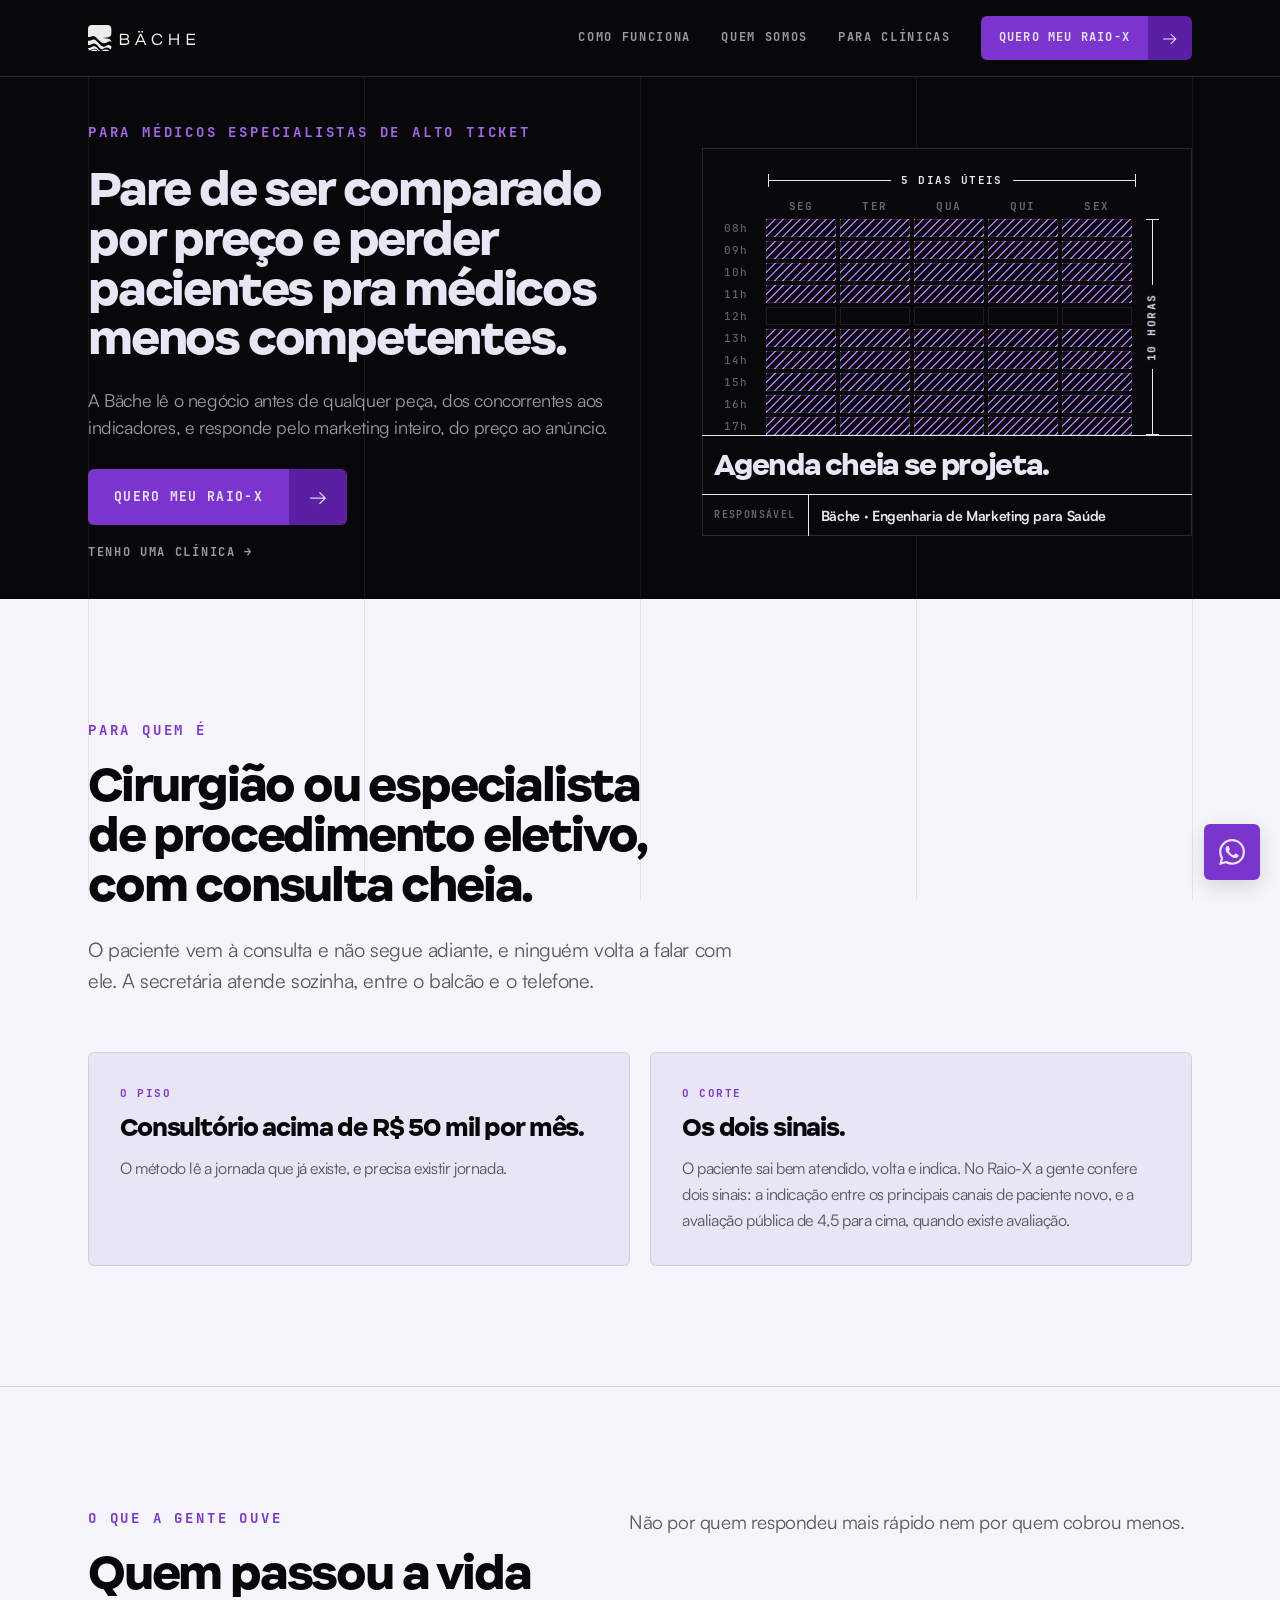
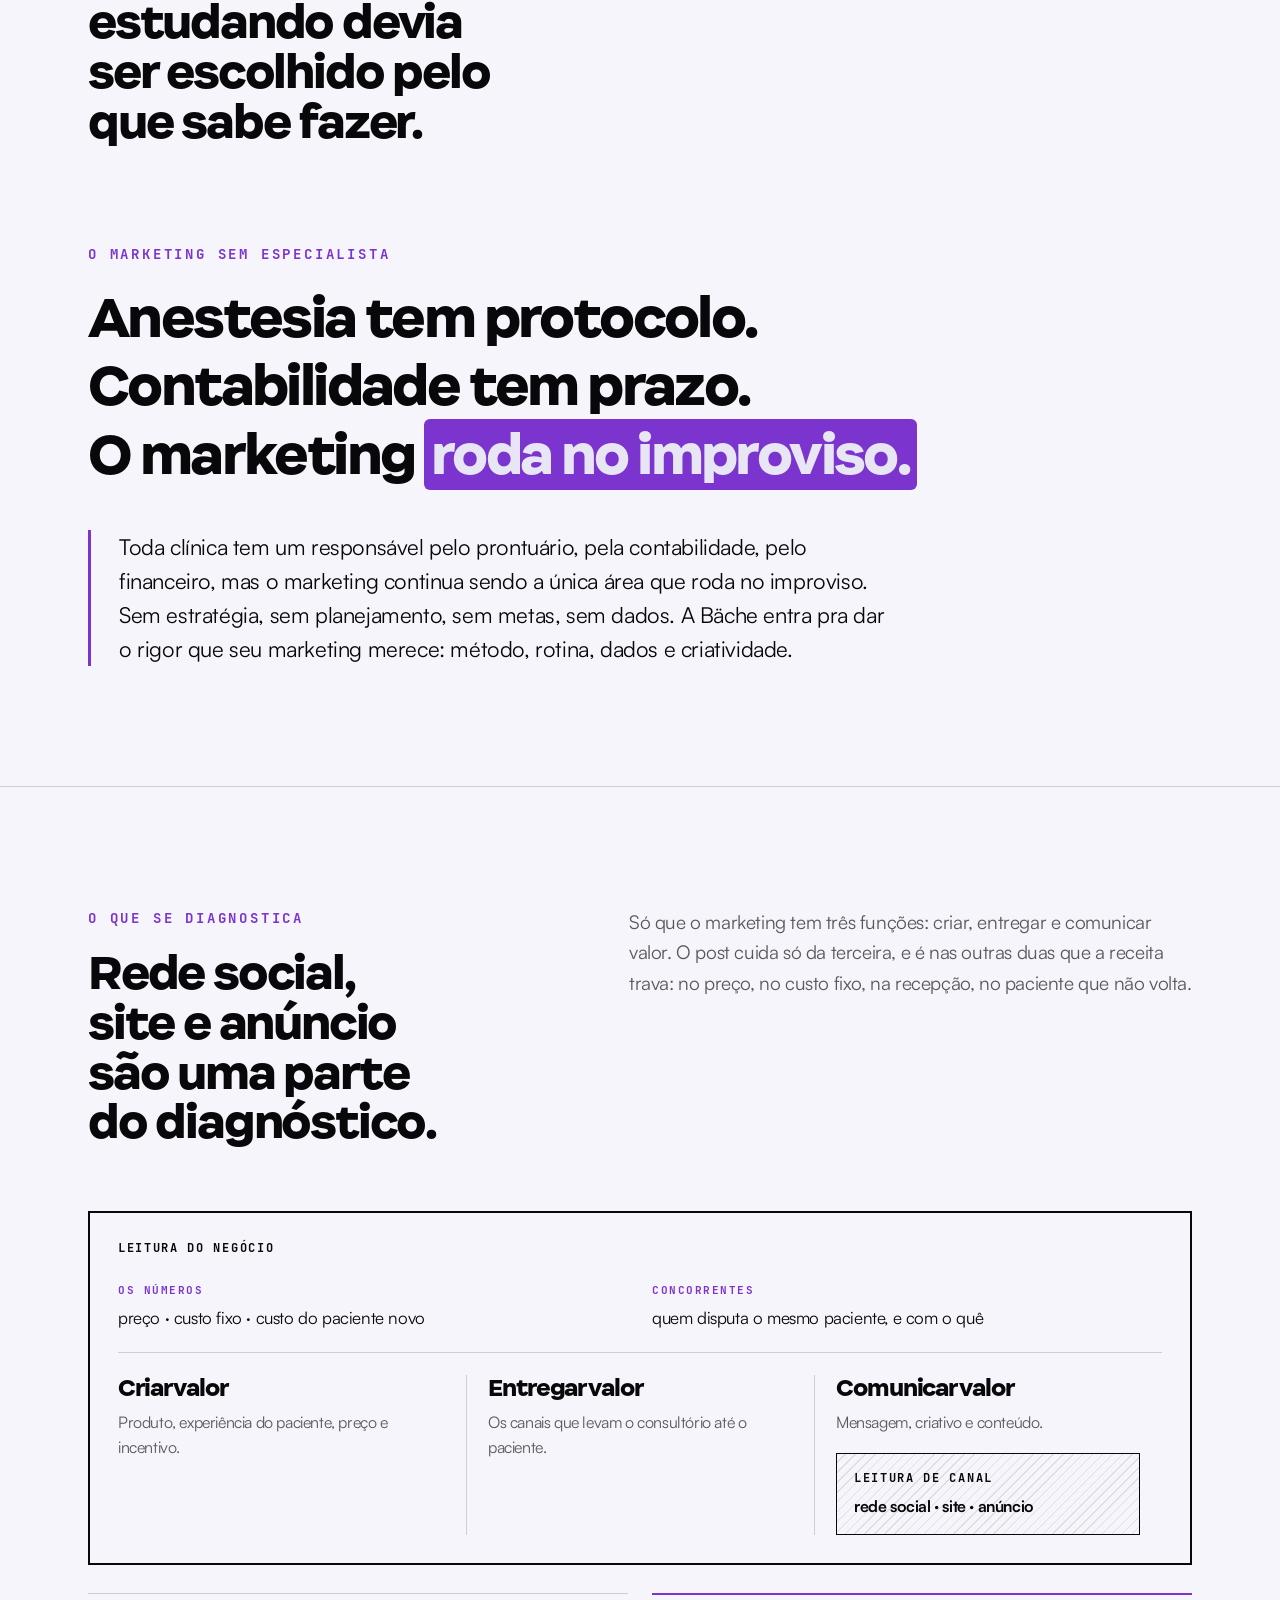
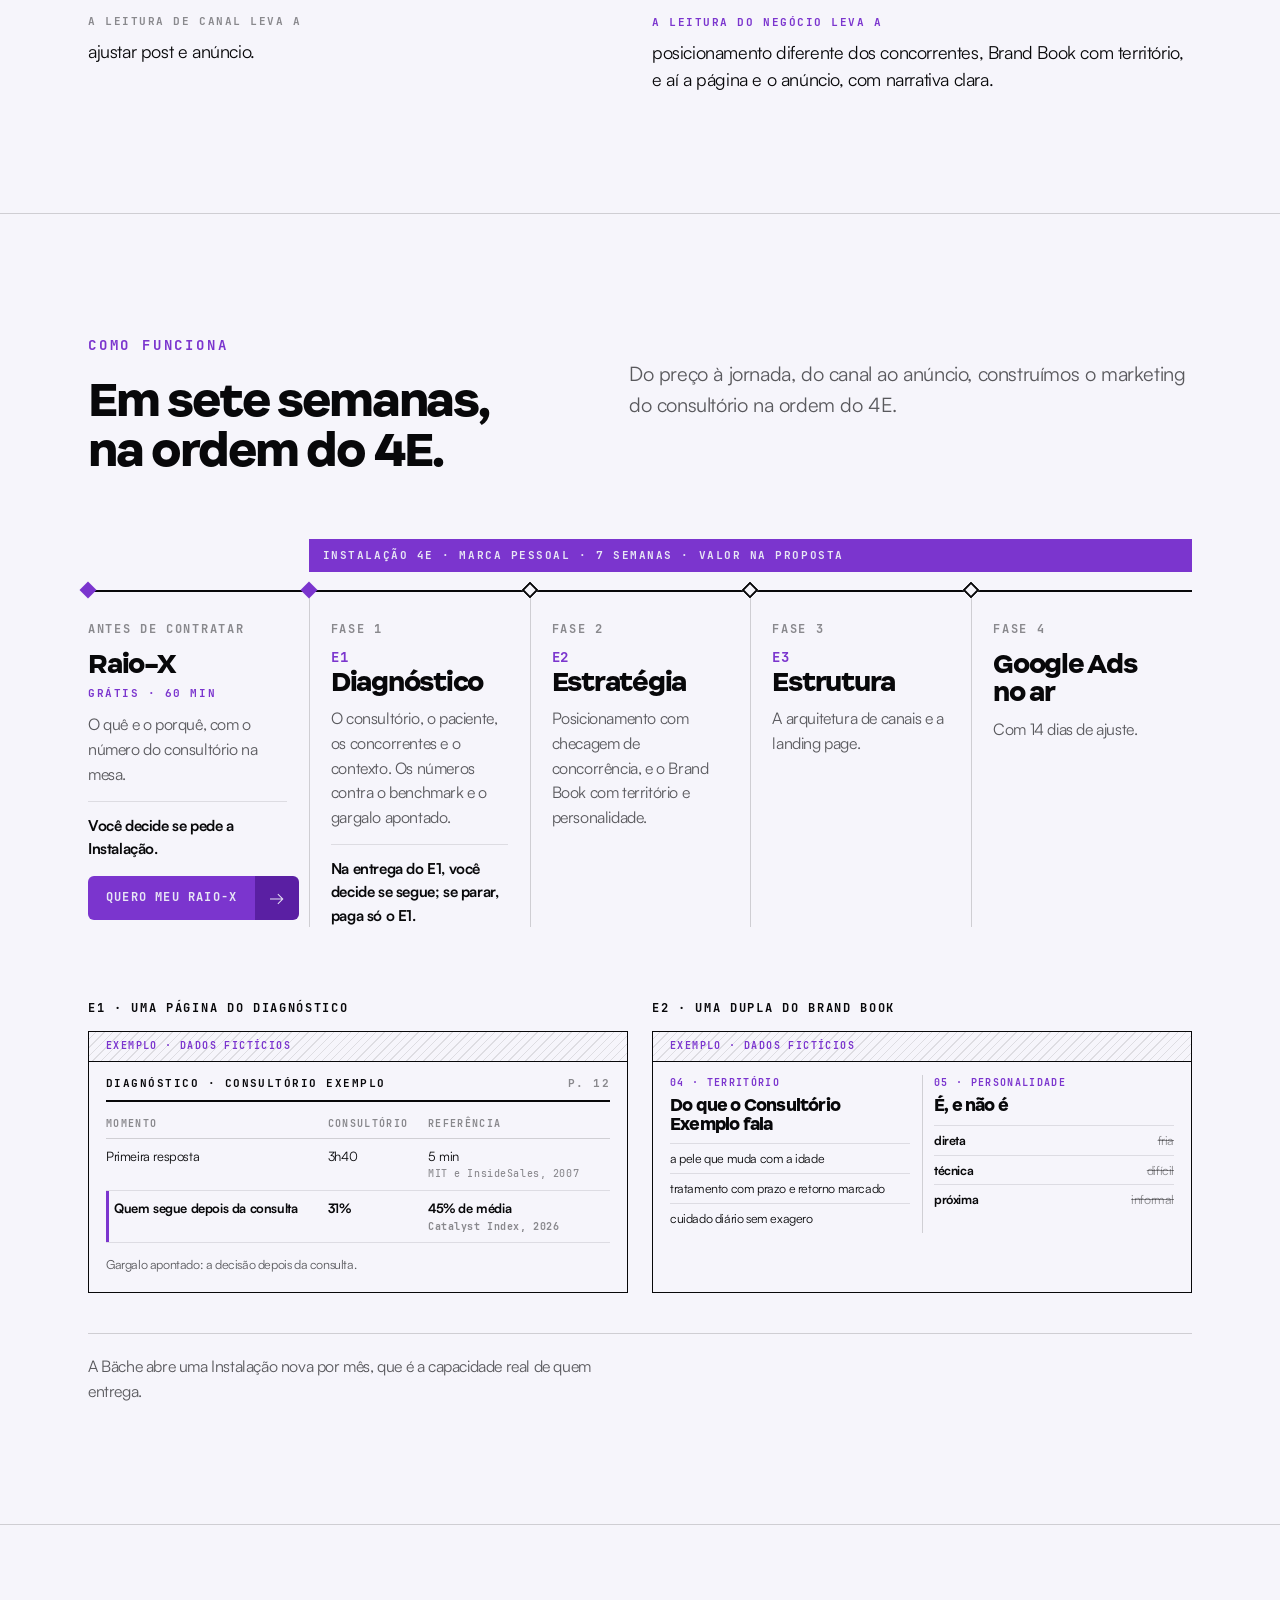
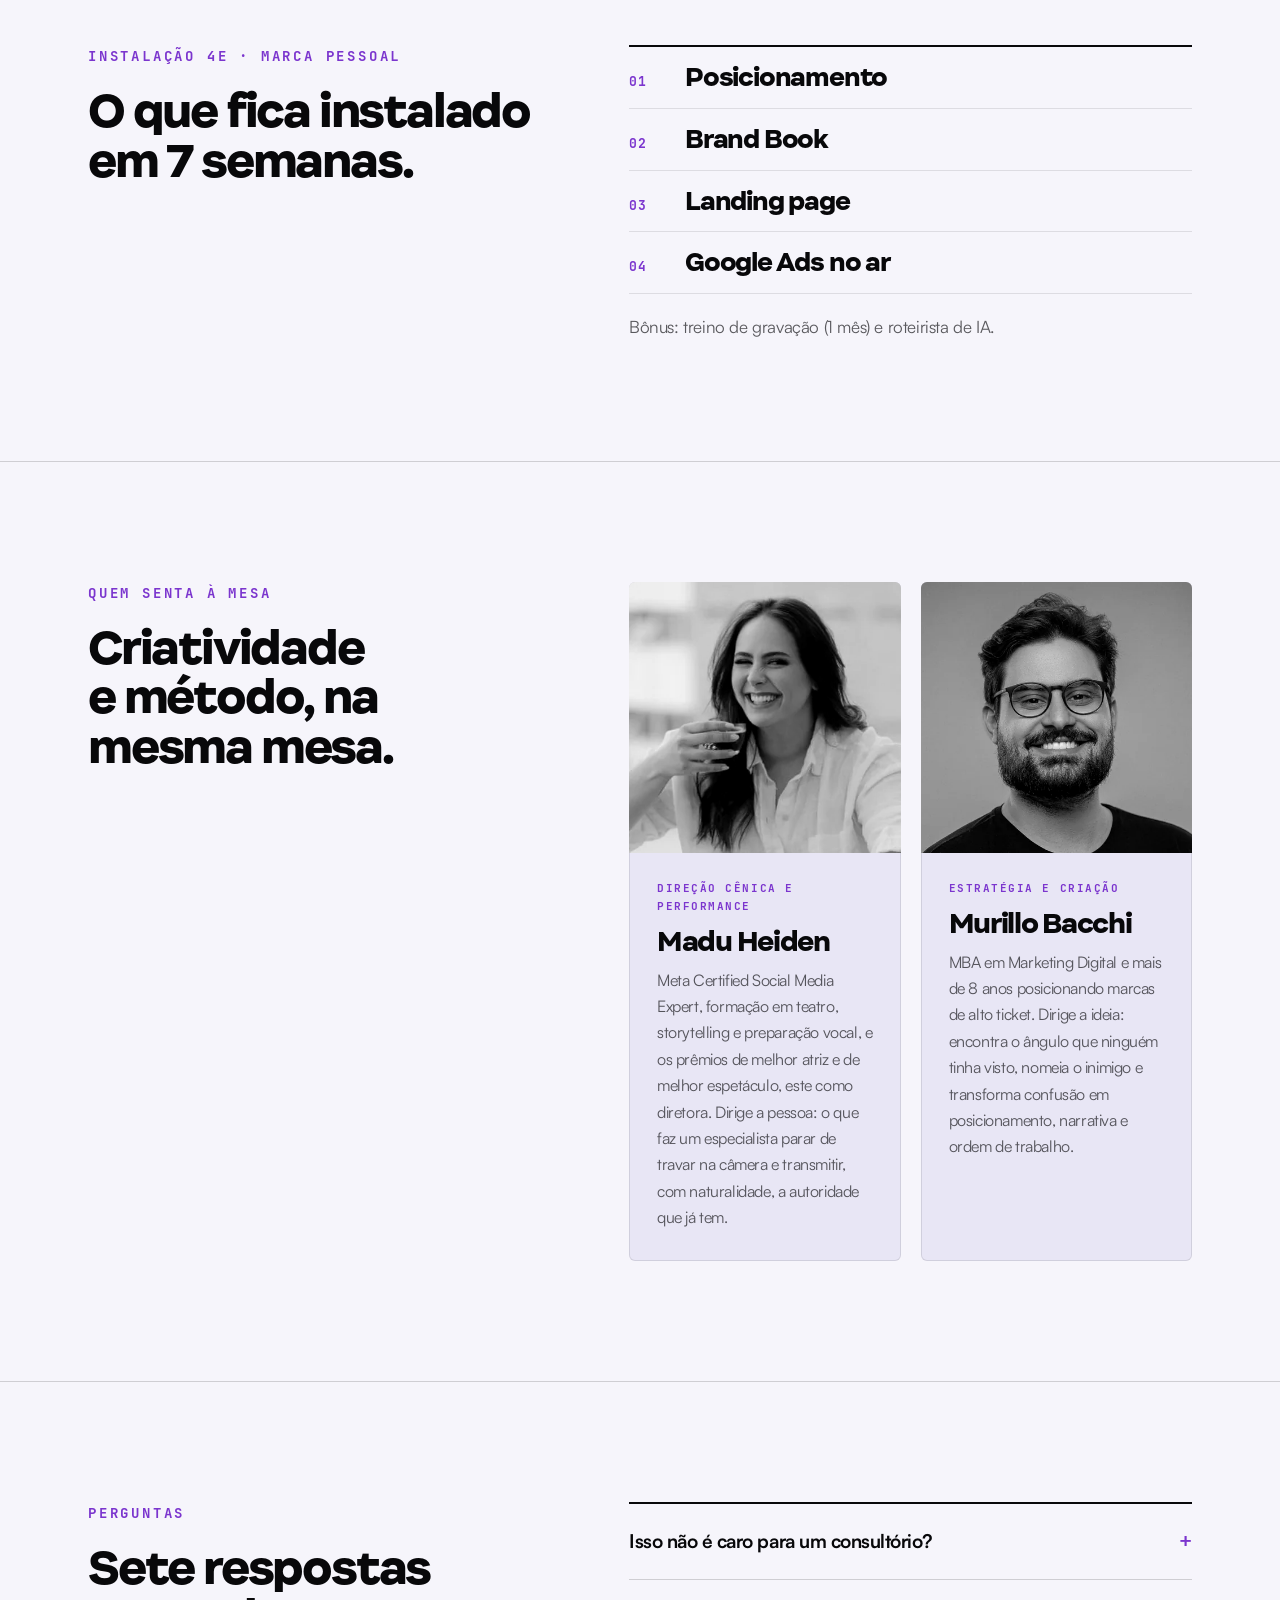
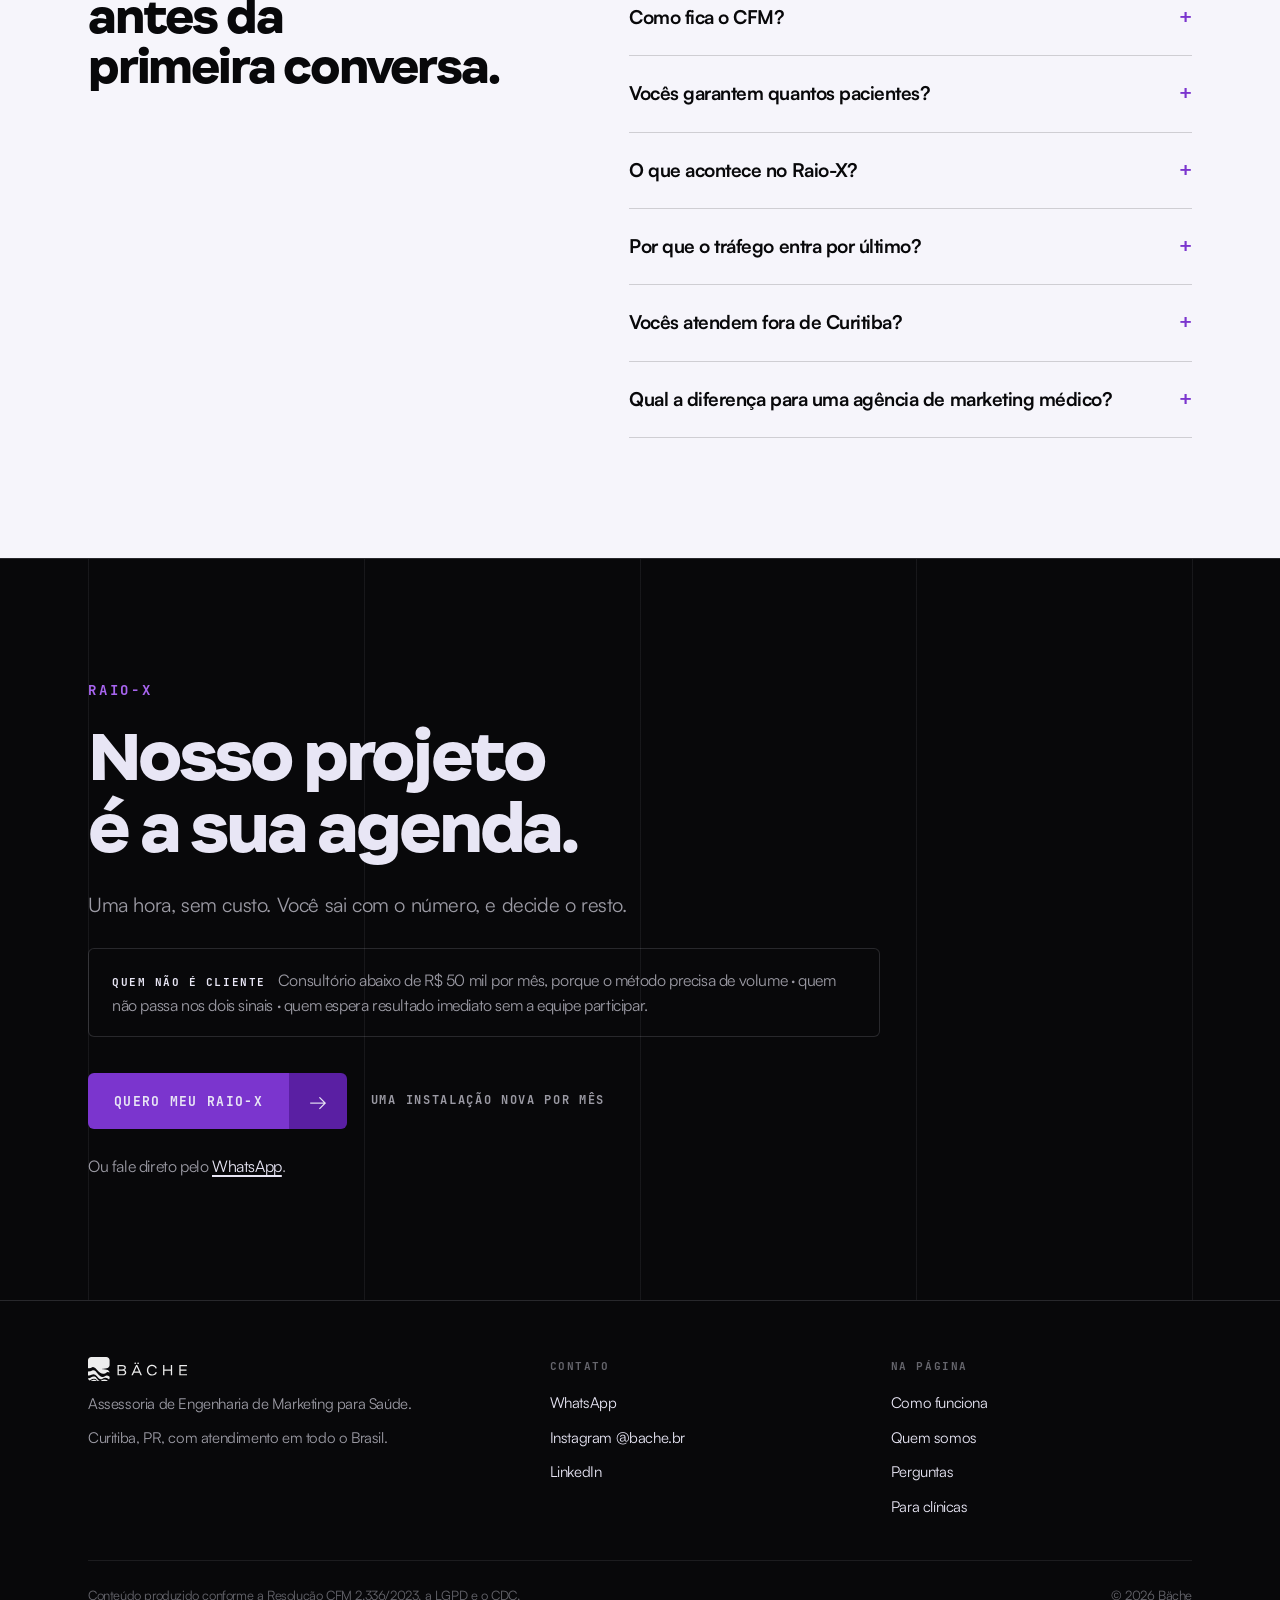
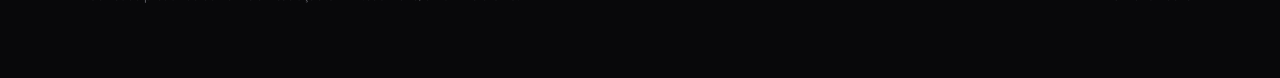
==== commit 0b8bf07e: "content(clareza): capa enxuta, a agenda mais leve A capa estava com texto demais para uma landing ob" ====
--- a/medicos.html
+++ b/medicos.html
@@ -196,12 +196,10 @@
   <div class="l-wrap l-capa__in">
     <div>
       <span class="olho">Para médicos especialistas de alto ticket</span>
-      <h1 id="t-capa">Pare de ser comparado por preço e perder pacientes pra médicos menos competentes.
-        <span class="l-nome">Somos a Bäche, assessoria de Engenharia de Marketing para Saúde.</span></h1>
+      <h1 id="t-capa">Pare de ser comparado por preço e perder pacientes pra médicos menos competentes.</h1>
       <p class="l-faz">A Bäche lê o negócio antes de qualquer peça, dos concorrentes aos indicadores, e responde pelo marketing inteiro, do preço ao anúncio.</p>
       <div class="l-pedido">
         <a class="btn" href="#raio-x" data-raio-x><span>Quero meu Raio-X</span><span aria-hidden="true">&rarr;</span></a>
-        <p>Uma hora. Você sai com o número, e decide o resto.</p>
       </div>
       <a class="l-porta" href="/">Tenho uma clínica <span aria-hidden="true">&rarr;</span></a>
     </div>
@@ -222,17 +220,14 @@
         <span class="o-agenda__h">16h</span><i class="o-agenda__s"></i><i class="o-agenda__s"></i><i class="o-agenda__s"></i><i class="o-agenda__s"></i><i class="o-agenda__s"></i>
         <span class="o-agenda__h">17h</span><i class="o-agenda__s"></i><i class="o-agenda__s"></i><i class="o-agenda__s"></i><i class="o-agenda__s"></i><i class="o-agenda__s"></i>
       </div>
-      <div class="o-agenda__leg"><span><b></b>Horário projetado</span><span><b class="o-agenda__leg-vazio"></b>Almoço</span></div>
       <table>
-        <tr><th scope="row">Projeto</th><td colspan="3">Agenda do consultório</td></tr>
-        <tr><th scope="row">Escala</th><td>1 semana</td><th scope="row">Rev.</th><td>01</td></tr>
+        <!-- removido: Projeto e Escala, para a capa pesar menos -->
+        <tr hidden><th scope="row">Projeto</th><td colspan="3">Agenda do consultório</td></tr>
+        <tr hidden><th scope="row">Escala</th><td>1 semana</td><th scope="row">Rev.</th><td>01</td></tr>
         <tr><td colspan="4" class="o-agenda__tag">Agenda cheia se projeta.</td></tr>
         <tr><th scope="row">Responsável</th><td colspan="3">Bäche · Engenharia de Marketing para Saúde</td></tr>
       </table>
     </figure>
-  </div>
-  <div class="l-wrap l-capa__faixa">
-    <div class="faixa"><span>Raio-X · 60 min · sem custo</span><span>Do preço ao anúncio</span><span>Uma Instalação nova por mês</span></div>
   </div>
 </section>
 
--- a/assets/css/site.css
+++ b/assets/css/site.css
@@ -66,15 +66,13 @@
 .l-capa h1 mark { padding: 0.03em 0.12em 0.05em; }
 .l-nome { display: block; margin-top: 22px; font-family: var(--fonte-corpo); font-weight: var(--peso-bold);
   font-size: 20px; line-height: 1.4; letter-spacing: var(--track-corpo); max-width: 30ch; }
-.l-faz { margin-top: 18px; font-size: 18px; line-height: 1.5; color: var(--texto-medio); max-width: 46ch; }
+.l-faz { margin-top: 24px; font-size: 18px; line-height: 1.5; color: var(--texto-medio); max-width: 46ch; }
 .l-pedido { display: flex; align-items: center; gap: 26px; margin-top: 28px; flex-wrap: wrap; }
 .l-porta { display: inline-block; margin-top: 18px; font-family: var(--fonte-mono); font-weight: var(--peso-bold);
   font-size: 12px; letter-spacing: var(--track-micro); text-transform: uppercase; color: var(--texto-medio);
   text-decoration: none; }
 .l-porta:hover { color: var(--texto-marca); }
 .l-pedido p { margin: 0; font-size: 16px; line-height: 1.5; color: var(--texto-medio); max-width: 24ch; }
-.l-capa__faixa { padding-bottom: 32px; }
-.l-capa__faixa .faixa { font-size: 13px; }
 
 /* O objeto da capa: a agenda da semana desenhada como projeto técnico. */
 .o-agenda { margin: 0; background: var(--fundo); box-shadow: inset 0 0 0 1px var(--linha); padding: 22px 22px 0; }
@@ -91,7 +89,7 @@
   letter-spacing: var(--track-micro); text-transform: uppercase; color: var(--texto-fraco); text-align: center; }
 .o-agenda__h { display: flex; align-items: center; font-family: var(--fonte-mono); font-weight: var(--peso-medium);
   font-size: 10.5px; letter-spacing: var(--track-dado); color: var(--texto-fraco); }
-.o-agenda__s { height: 27px; box-shadow: inset 0 0 0 1px var(--linha);
+.o-agenda__s { height: 18px; box-shadow: inset 0 0 0 1px var(--linha);
   background: repeating-linear-gradient(135deg, var(--violeta) 0 1.4px, transparent 1.4px 6px); }
 .o-agenda__s--vazio { background: none; box-shadow: inset 0 0 0 1px var(--linha-fina); }
 .o-agenda__cv { grid-column: 7; grid-row: 2 / span 10; position: relative; }
@@ -424,8 +422,6 @@
   .l-nome { font-size: 17px; }
   .l-faz { font-size: 16px; }
   .l-pedido { gap: 16px; }
-  .l-capa__faixa .faixa { grid-template-columns: 1fr; gap: 8px; font-size: 11.5px; }
-  .l-capa__faixa .faixa > :nth-child(3) { text-align: left; }
   .o-agenda { padding: 16px 12px 0; }
   .o-agenda table { width: calc(100% + 24px); margin: 0 -12px; }
   .o-agenda td.o-agenda__tag { font-size: 22px; }
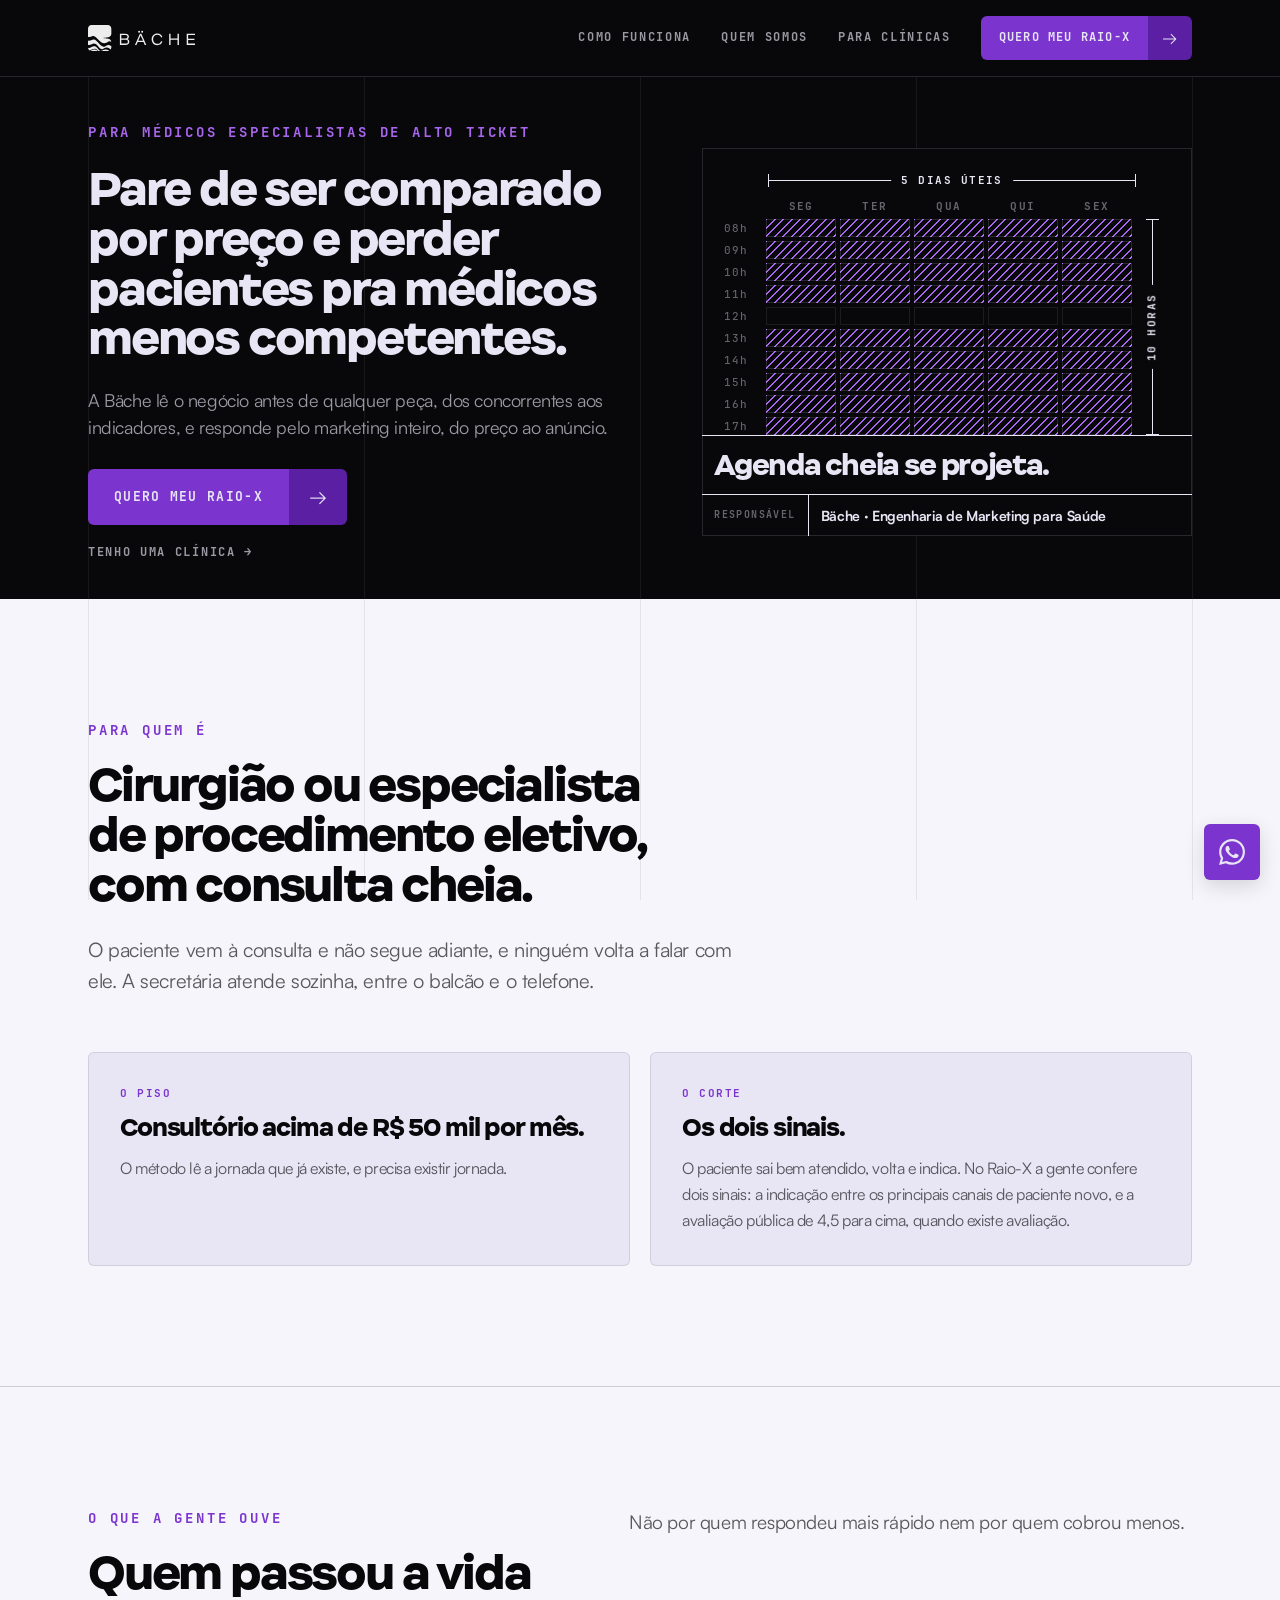
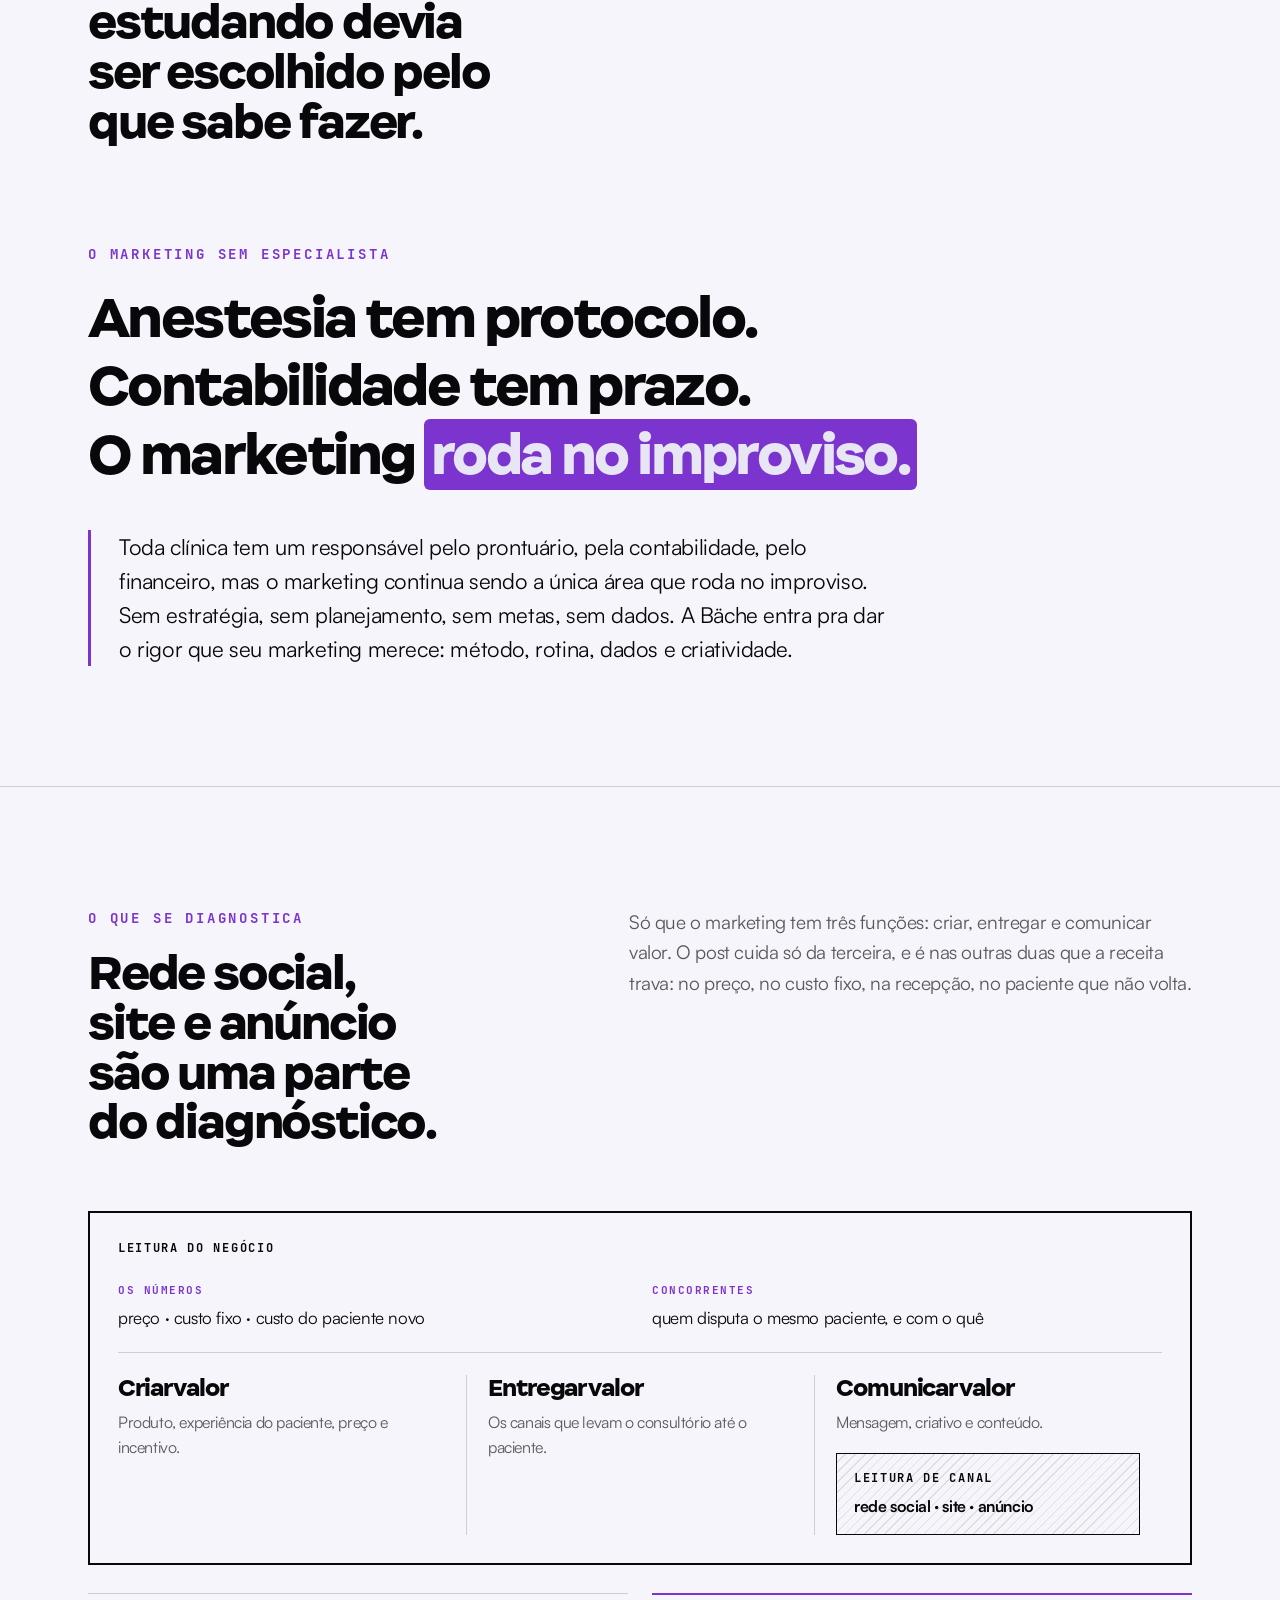
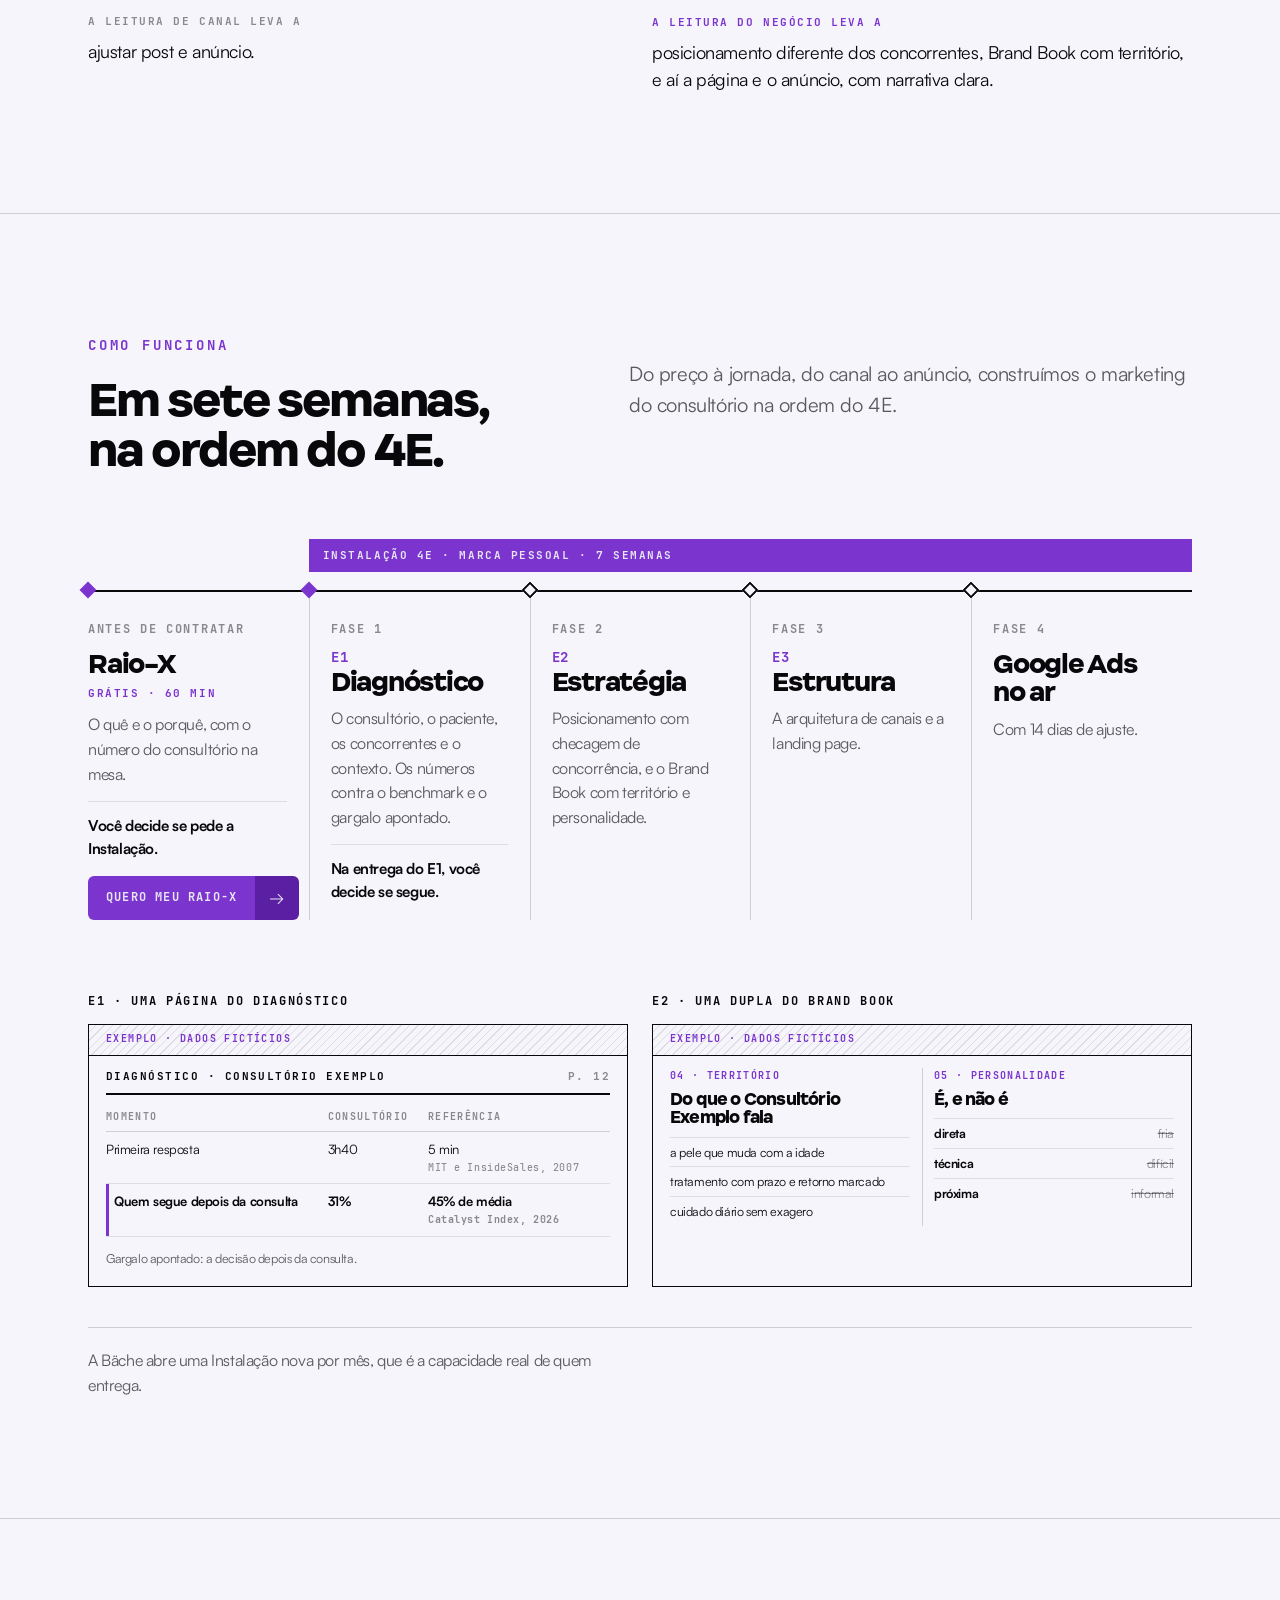
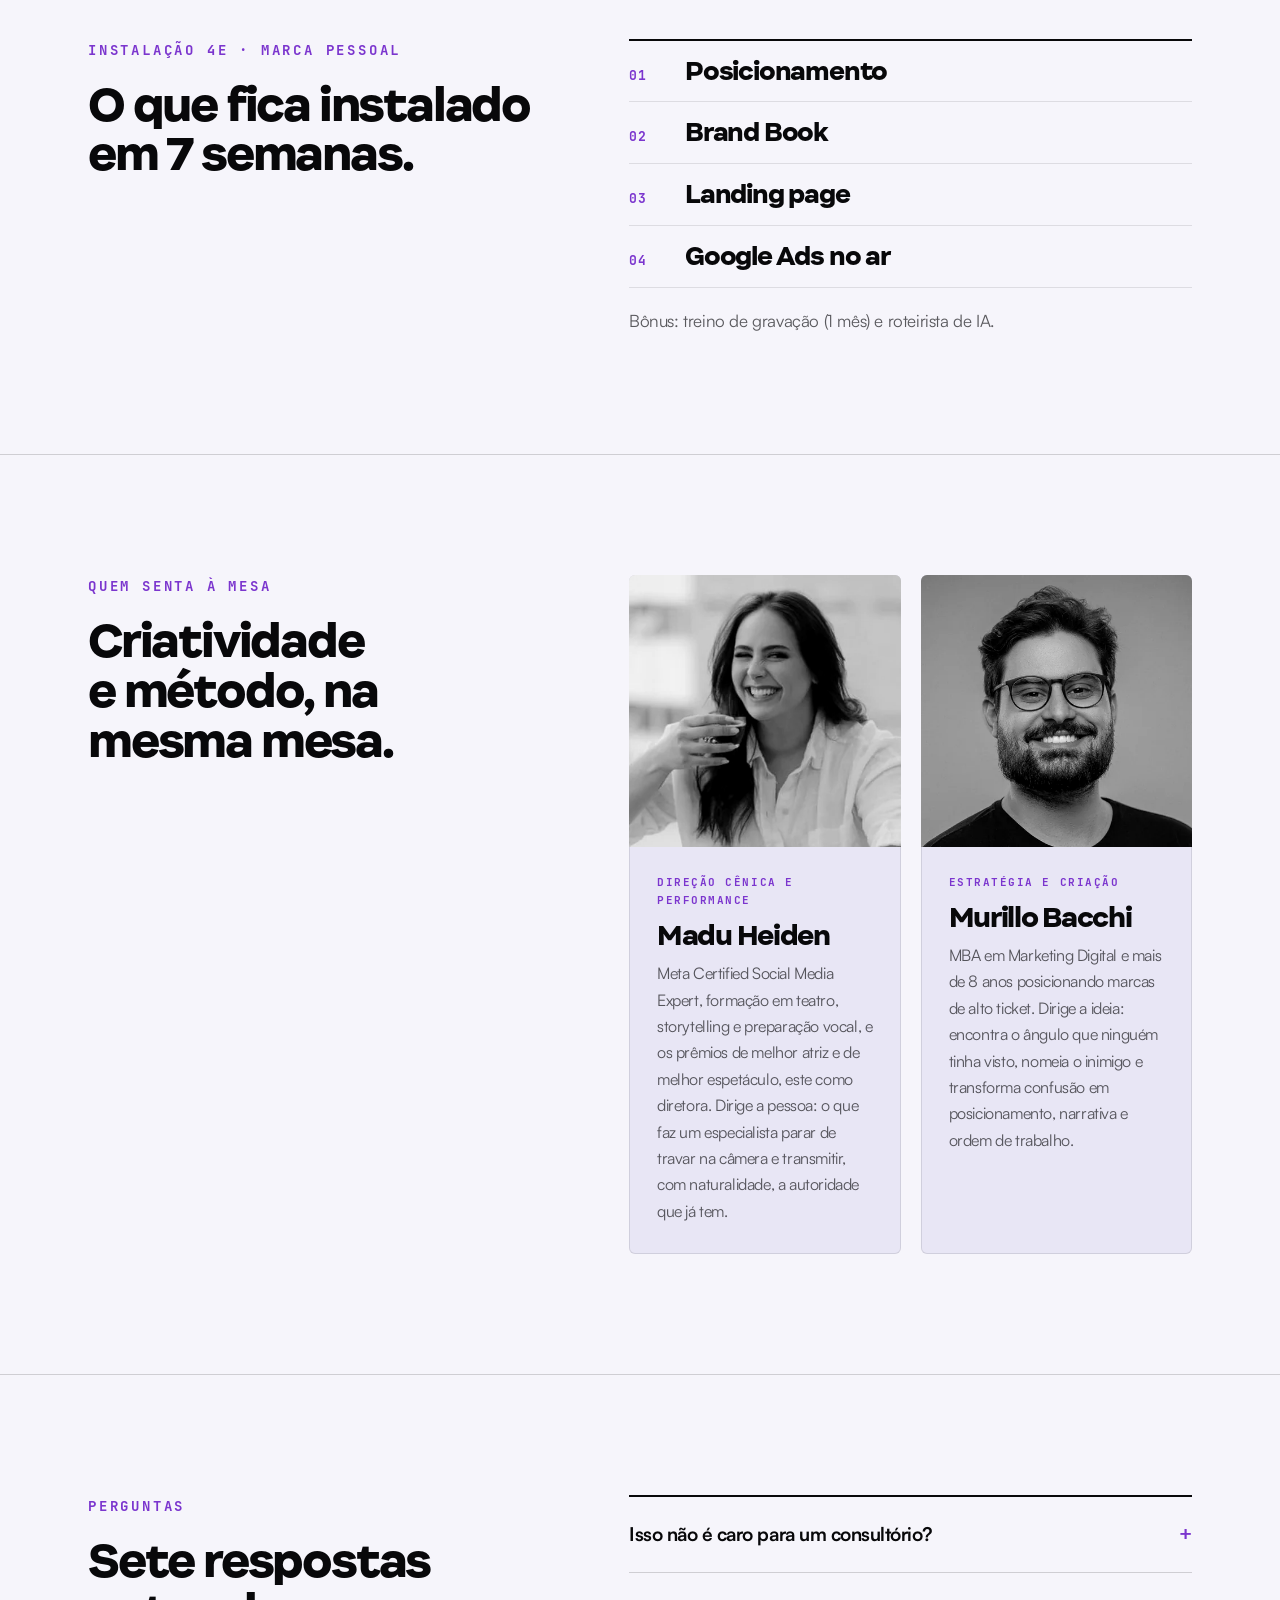
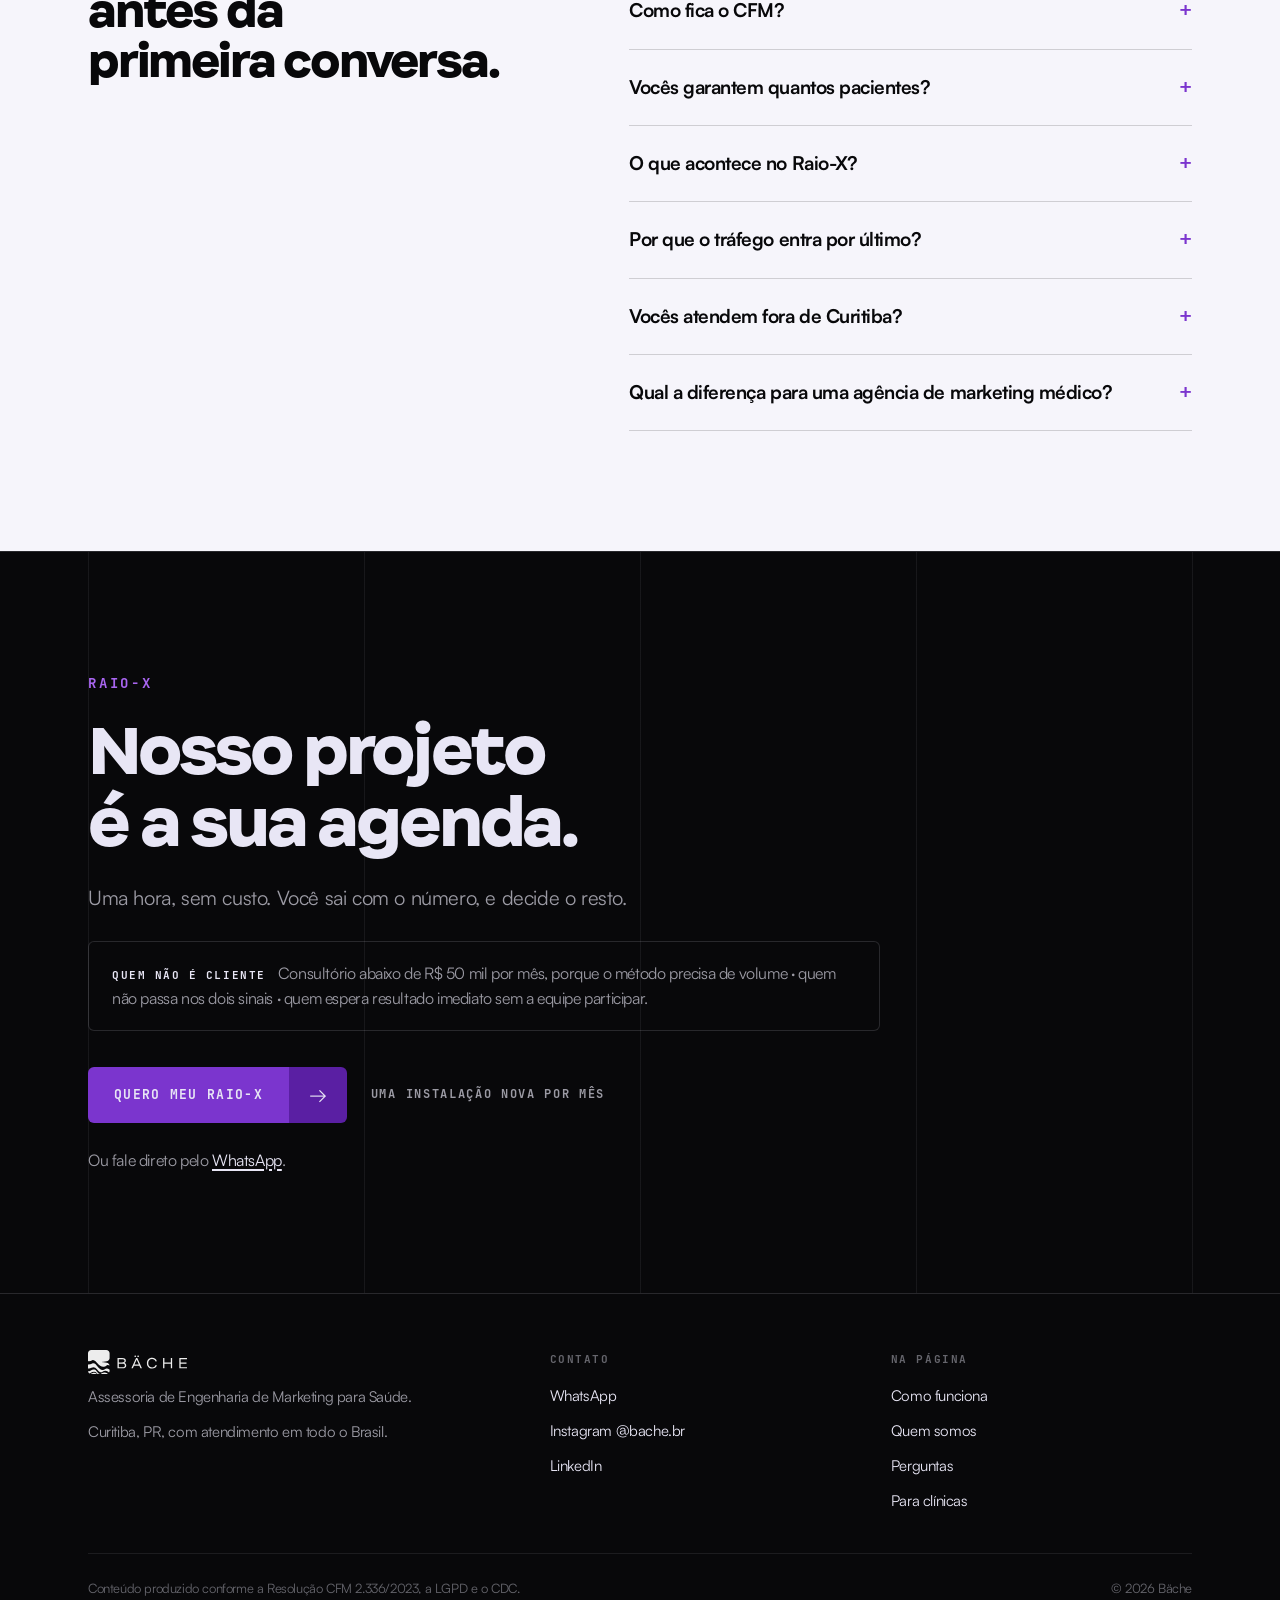
==== commit 66d1255e: "content(clareza): o site não fala de dinheiro (D24), e o Marco 1 vira porta de decisão Por ordem do " ====
--- a/medicos.html
+++ b/medicos.html
@@ -94,11 +94,11 @@
       "@type": "Service",
       "@id": "https://bache.com.br/medicos#servico",
       "name": "Instalação 4E · Marca Pessoal",
-      "serviceType": "Assessoria de marketing para médicos especialistas",
+      "serviceType": "Assessoria de Engenharia de Marketing para Saúde",
       "provider": { "@id": "https://bache.com.br/#organizacao" },
       "areaServed": { "@type": "Country", "name": "Brasil" },
       "audience": { "@type": "BusinessAudience", "name": "Médicos especialistas de alto ticket com faturamento do consultório acima de R$ 50 mil por mês" },
-      "description": "Em 7 semanas, na ordem do 4E: diagnóstico, posicionamento e Brand Book, canais e landing page, e Google Ads no ar com 14 dias de ajuste. Valor na proposta, depois do Raio-X."
+      "description": "Em 7 semanas, na ordem do 4E: diagnóstico, posicionamento e Brand Book, canais e landing page, e Google Ads no ar com 14 dias de ajuste."
     }
   ]
 }
@@ -114,7 +114,7 @@
       "name": "Isso não é caro para um consultório?",
       "acceptedAnswer": {
         "@type": "Answer",
-        "text": "É um investimento grande, mas proporcional ao trabalho, e pago por entrega: uma parte na assinatura e o resto quando cada entrega chega. No Raio-X a gente faz a conta com o número do seu consultório."
+        "text": "Depende do que o seu consultório deixa na mesa hoje. No Raio-X a gente faz essa conta com você: quantos pacientes vieram à consulta no mês passado sem ninguém falar com eles de novo, vezes o ticket."
       }
     },
     {
@@ -130,7 +130,7 @@
       "name": "Vocês garantem quantos pacientes?",
       "acceptedAnswer": {
         "@type": "Answer",
-        "text": "Não. A Bäche garante o trabalho e o prazo de cada entrega. Número de pacientes, faturamento e prazo de retorno ficam fora do contrato, porque promessa publicitária vira obrigação de resultado (CDC, art. 30)."
+        "text": "Não. A Bäche garante o trabalho, o prazo de cada entrega e o Marco 1. O Marco 1 é a porta de decisão na entrega do Diagnóstico: o projeto só continua se você decidir. Número de pacientes, faturamento e prazo de retorno ficam fora do contrato, porque promessa publicitária vira obrigação de resultado (CDC, art. 30)."
       }
     },
     {
@@ -314,7 +314,7 @@
 
     <div class="o-linha l-sobe">
       <div class="o-linha__faixas">
-        <span class="o-linha__faixa o-linha__faixa--inst o-linha__faixa--toda">Instalação 4E · Marca Pessoal · 7 semanas · valor na proposta</span>
+        <span class="o-linha__faixa o-linha__faixa--inst o-linha__faixa--toda">Instalação 4E · Marca Pessoal · 7 semanas</span>
       </div>
       <ol class="o-linha__marcos">
         <li class="o-marco o-marco--decide">
@@ -329,7 +329,7 @@
           <span class="o-marco__quando">Fase 1</span>
           <h3 class="o-marco__t"><span class="o-marco__e">E1</span> Diagnóstico</h3>
           <p>O consultório, o paciente, os concorrentes e o contexto. Os números contra o benchmark e o gargalo apontado.</p>
-          <p class="o-marco__decide">Na entrega do E1, você decide se segue; se parar, paga só o E1.</p>
+          <p class="o-marco__decide">Na entrega do E1, você decide se segue.</p>
         </li>
         <li class="o-marco">
           <span class="o-marco__quando">Fase 2</span>
@@ -456,9 +456,9 @@
       <h2 id="t-perguntas">Sete respostas antes da primeira conversa.</h2>
     </header>
     <div class="o-faq l-sobe">
-      <details><summary>Isso não é caro para um consultório?</summary><div class="o-faq__r"><p>É um investimento grande, mas proporcional ao trabalho, e pago por entrega: uma parte na assinatura e o resto quando cada entrega chega. No Raio-X a gente faz a conta com o número do seu consultório.</p></div></details>
+      <details><summary>Isso não é caro para um consultório?</summary><div class="o-faq__r"><p>Depende do que o seu consultório deixa na mesa hoje. No Raio-X a gente faz essa conta com você: quantos pacientes vieram à consulta no mês passado sem ninguém falar com eles de novo, vezes o ticket.</p></div></details>
       <details><summary>Como fica o CFM?</summary><div class="o-faq__r"><p>Toda peça passa pela Resolução CFM 2.336/2023, pela LGPD e pelo CDC antes de sair. Nada de antes e depois sensacionalista, promessa de cura ou título que o profissional não tem.</p></div></details>
-      <details><summary>Vocês garantem quantos pacientes?</summary><div class="o-faq__r"><p>Não. A Bäche garante o trabalho e o prazo de cada entrega. Número de pacientes, faturamento e prazo de retorno ficam fora do contrato, porque promessa publicitária vira obrigação de resultado (CDC, art. 30).</p></div></details>
+      <details><summary>Vocês garantem quantos pacientes?</summary><div class="o-faq__r"><p>Não. A Bäche garante o trabalho, o prazo de cada entrega e o Marco 1. O Marco 1 é a porta de decisão na entrega do Diagnóstico: o projeto só continua se você decidir. Número de pacientes, faturamento e prazo de retorno ficam fora do contrato, porque promessa publicitária vira obrigação de resultado (CDC, art. 30).</p></div></details>
       <details><summary>O que acontece no Raio-X?</summary><div class="o-faq__r"><p>Uma hora de conversa, por chamada, sem custo. A gente olha o seu número e diz onde a receita trava e por quê, e nem sempre a trava é de marketing: às vezes é de operação ou de preço. O como vem na proposta, se fizer sentido para os dois lados, e o que você ouvir é seu mesmo que não siga com a gente.</p></div></details>
       <details><summary>Por que o tráfego entra por último?</summary><div class="o-faq__r"><p>Porque anúncio sem posicionamento compra a comparação por preço. Primeiro o paciente entende o que você entrega, e só depois disso o anúncio entra.</p></div></details>
       <details><summary>Vocês atendem fora de Curitiba?</summary><div class="o-faq__r"><p>Sim, em todo o Brasil. Leitura, estratégia e acompanhamento acontecem por chamada, e o que precisa de presença, como o treino de gravação, é combinado na proposta.</p></div></details>
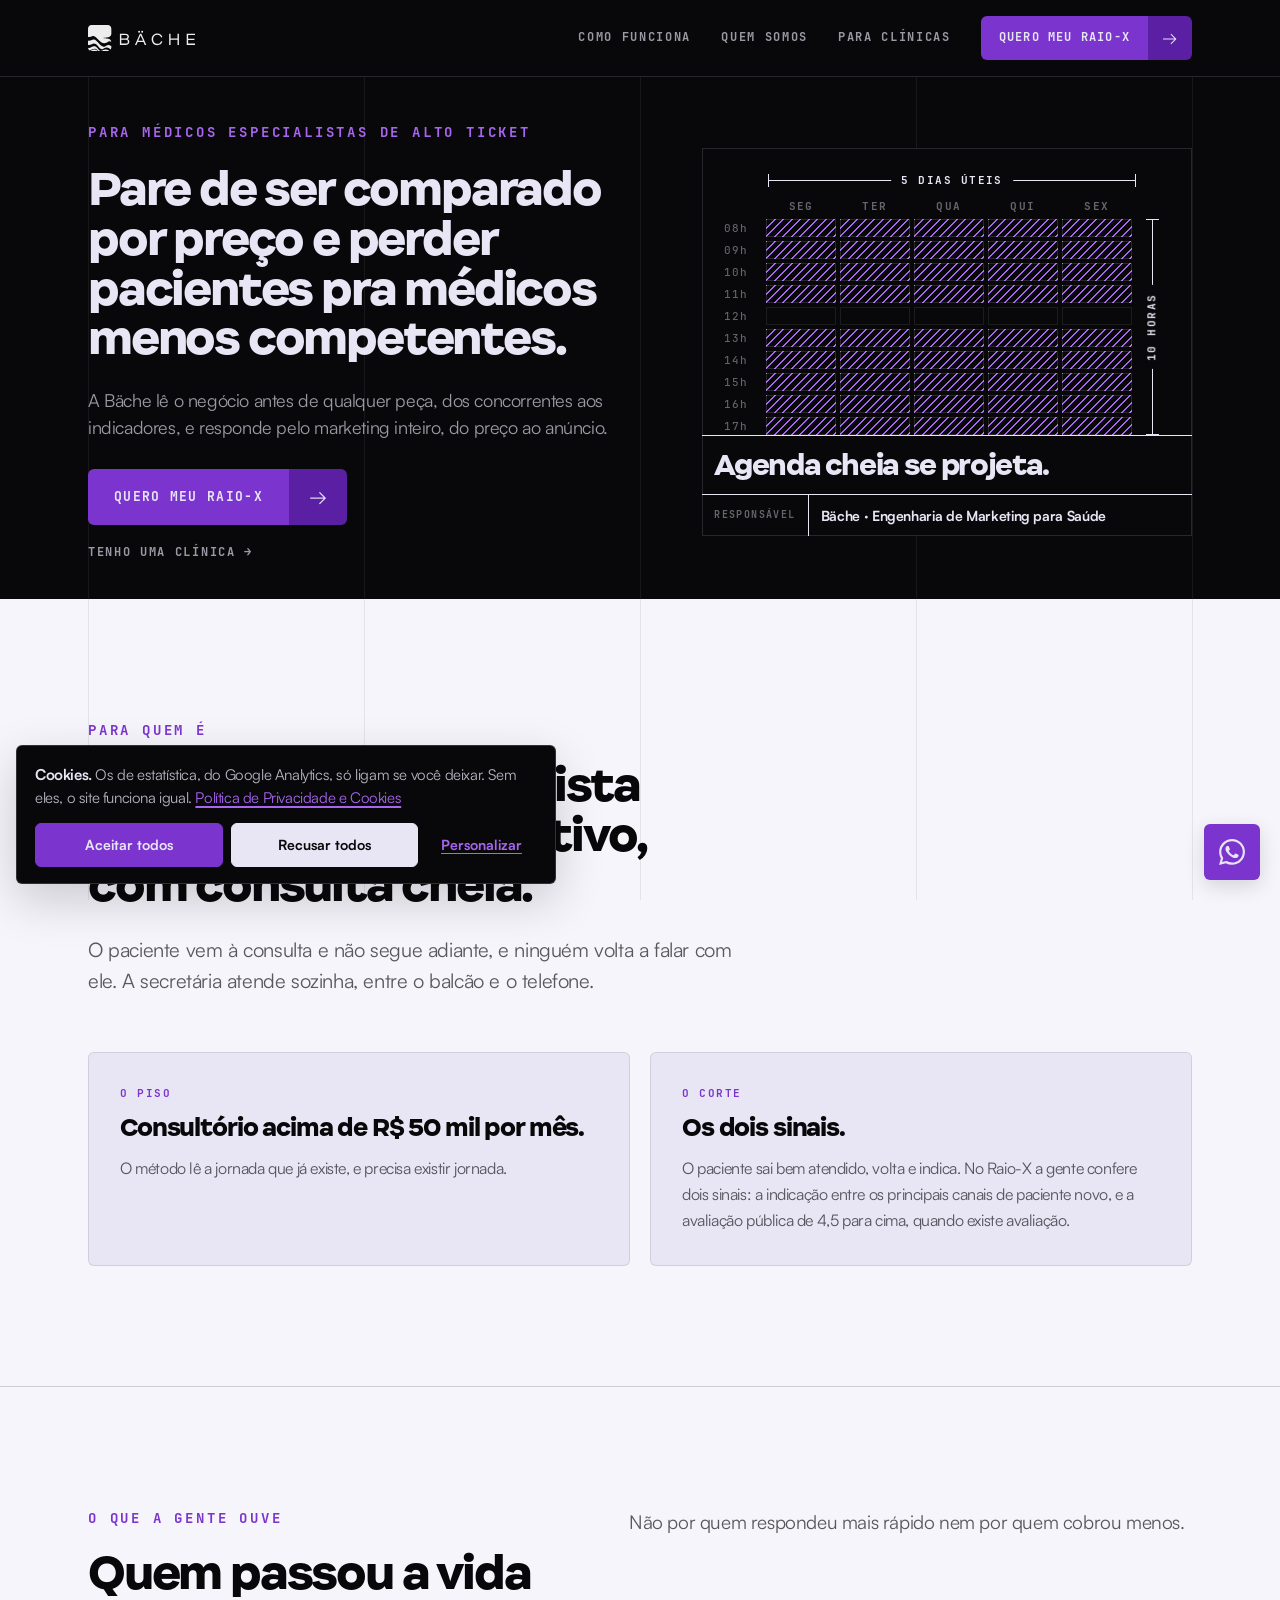
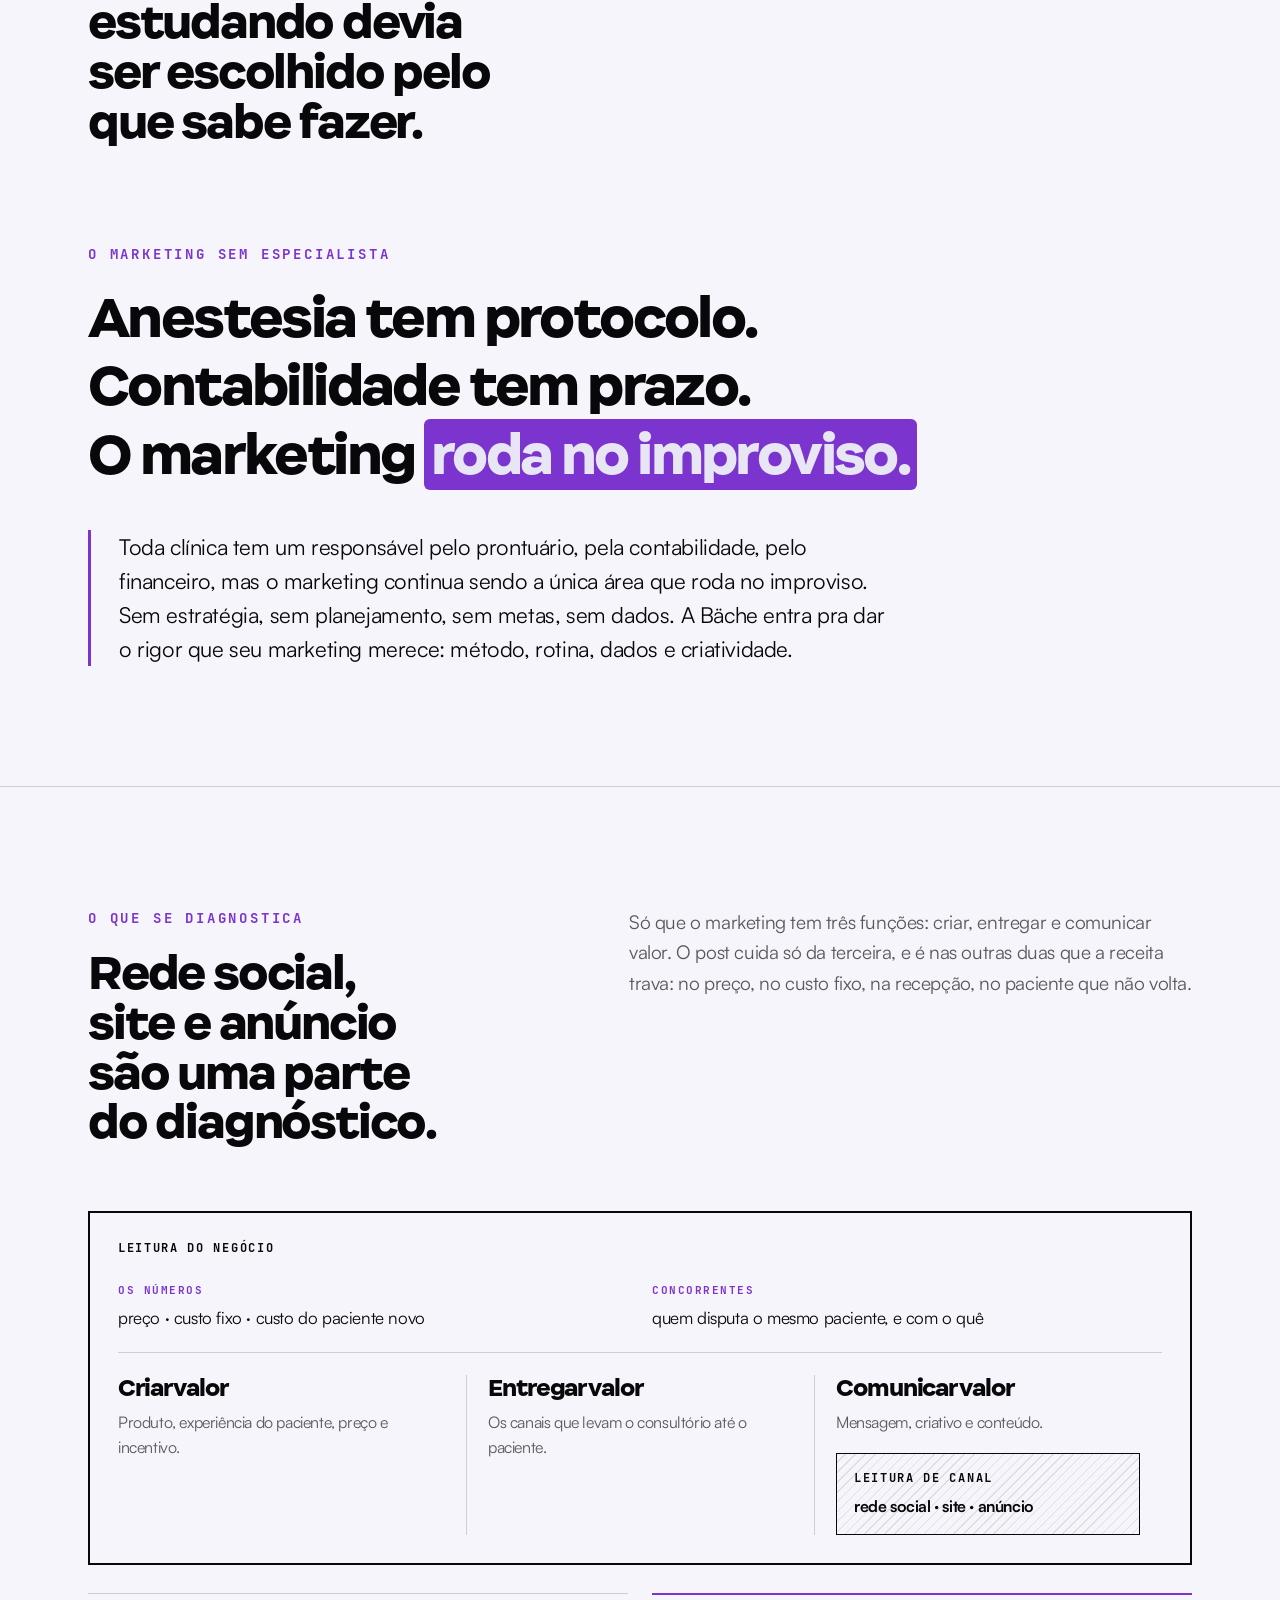
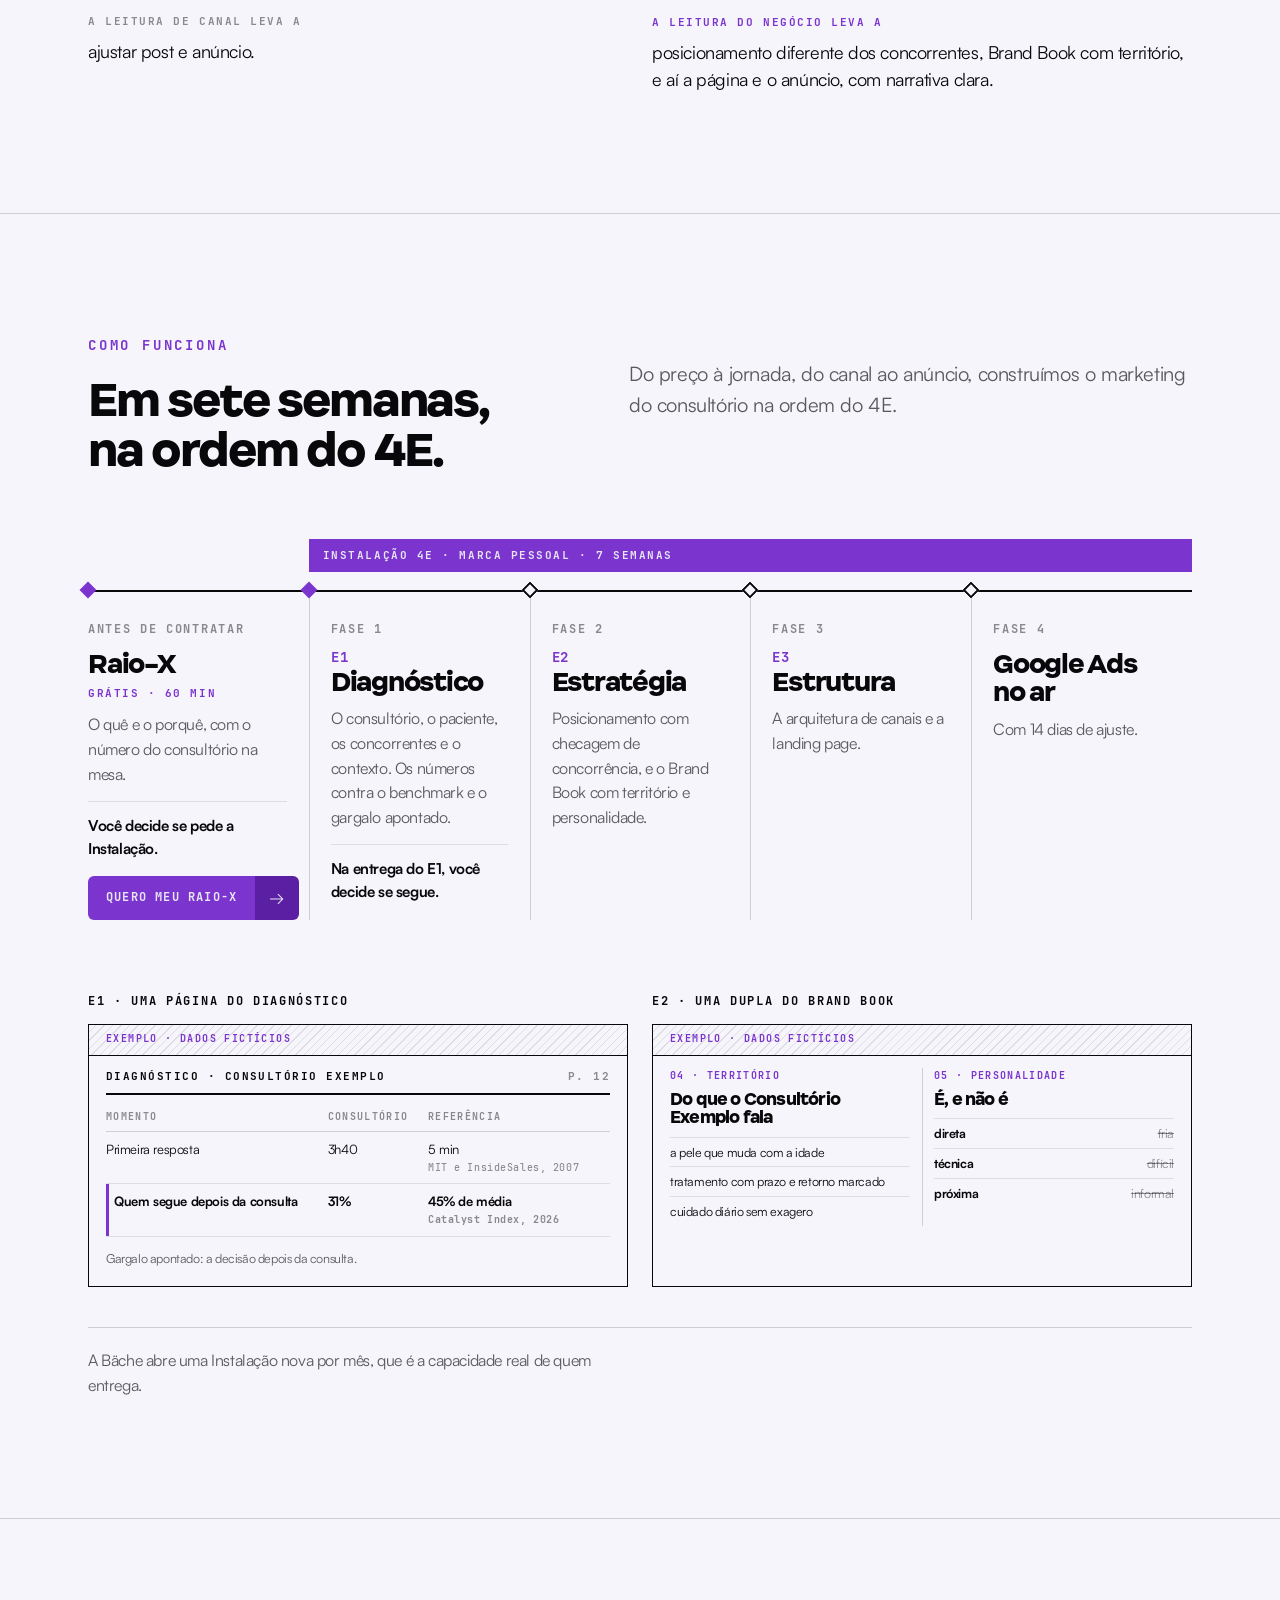
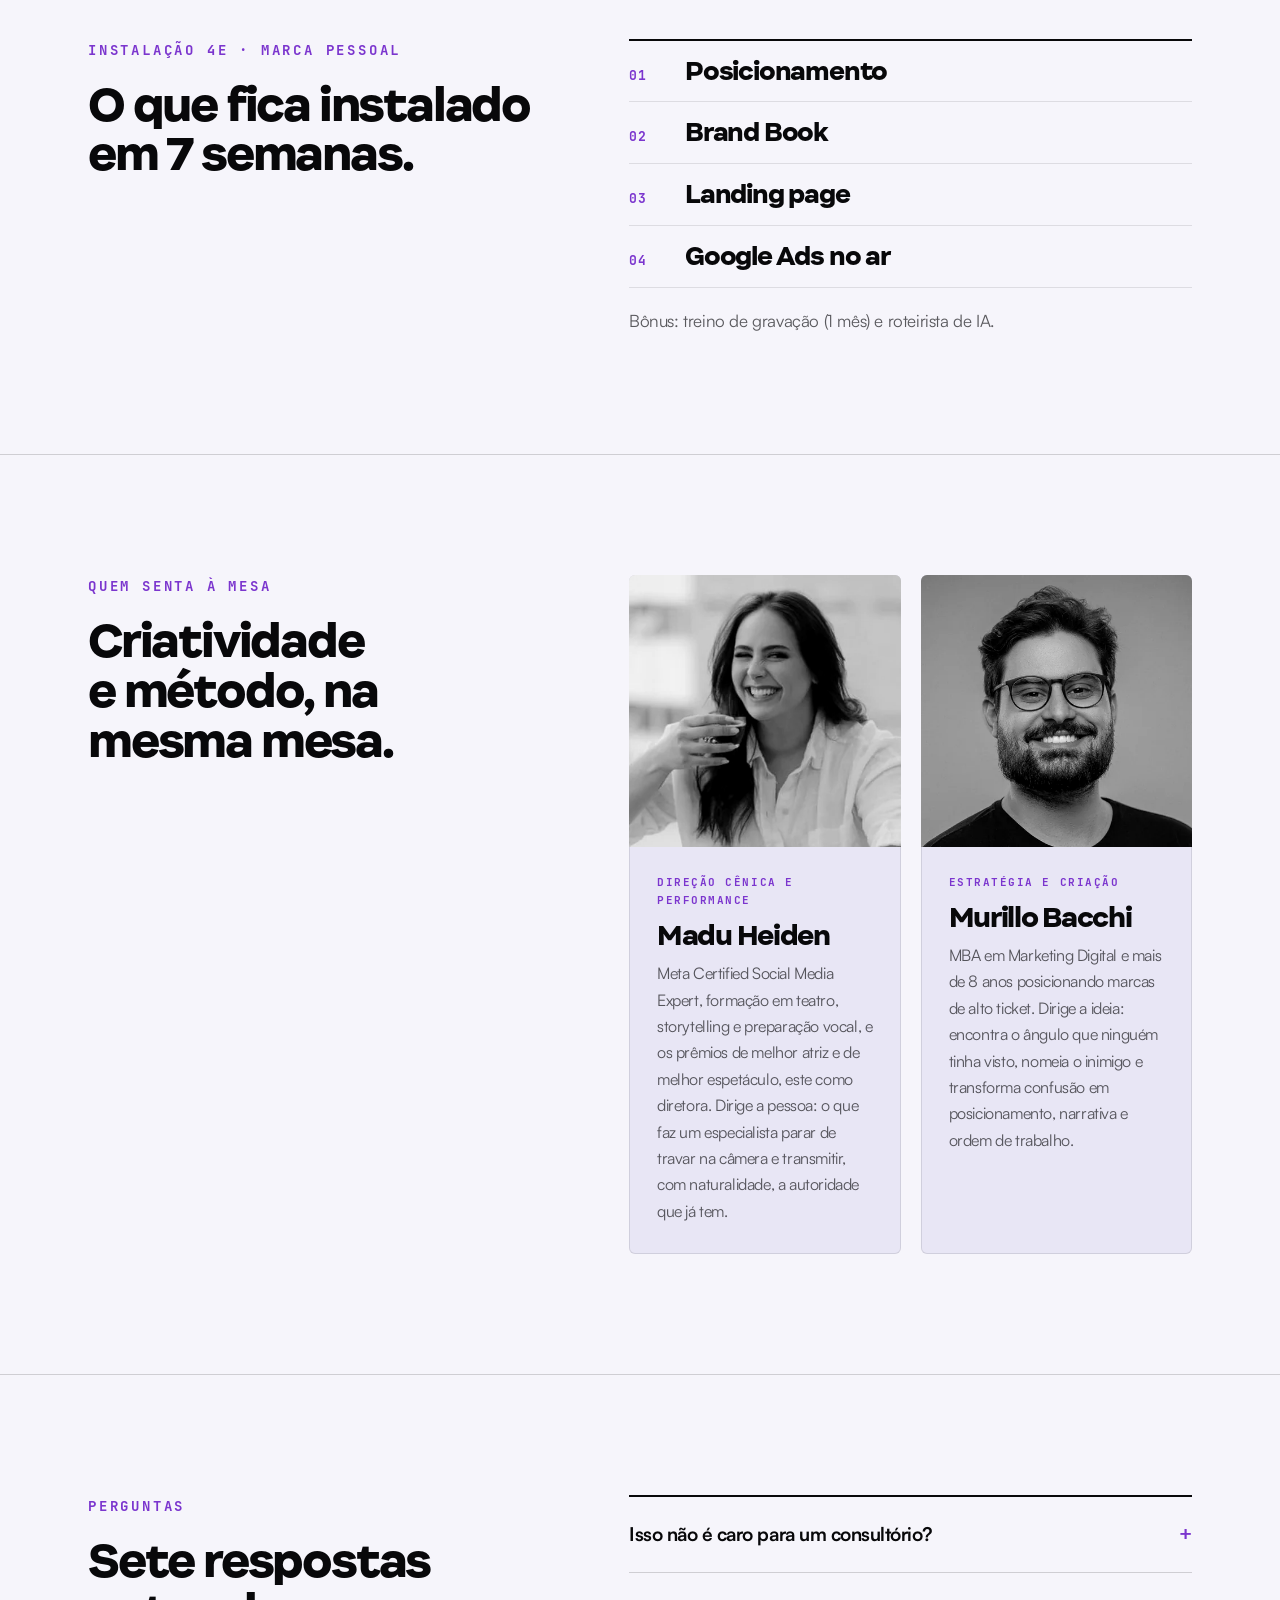
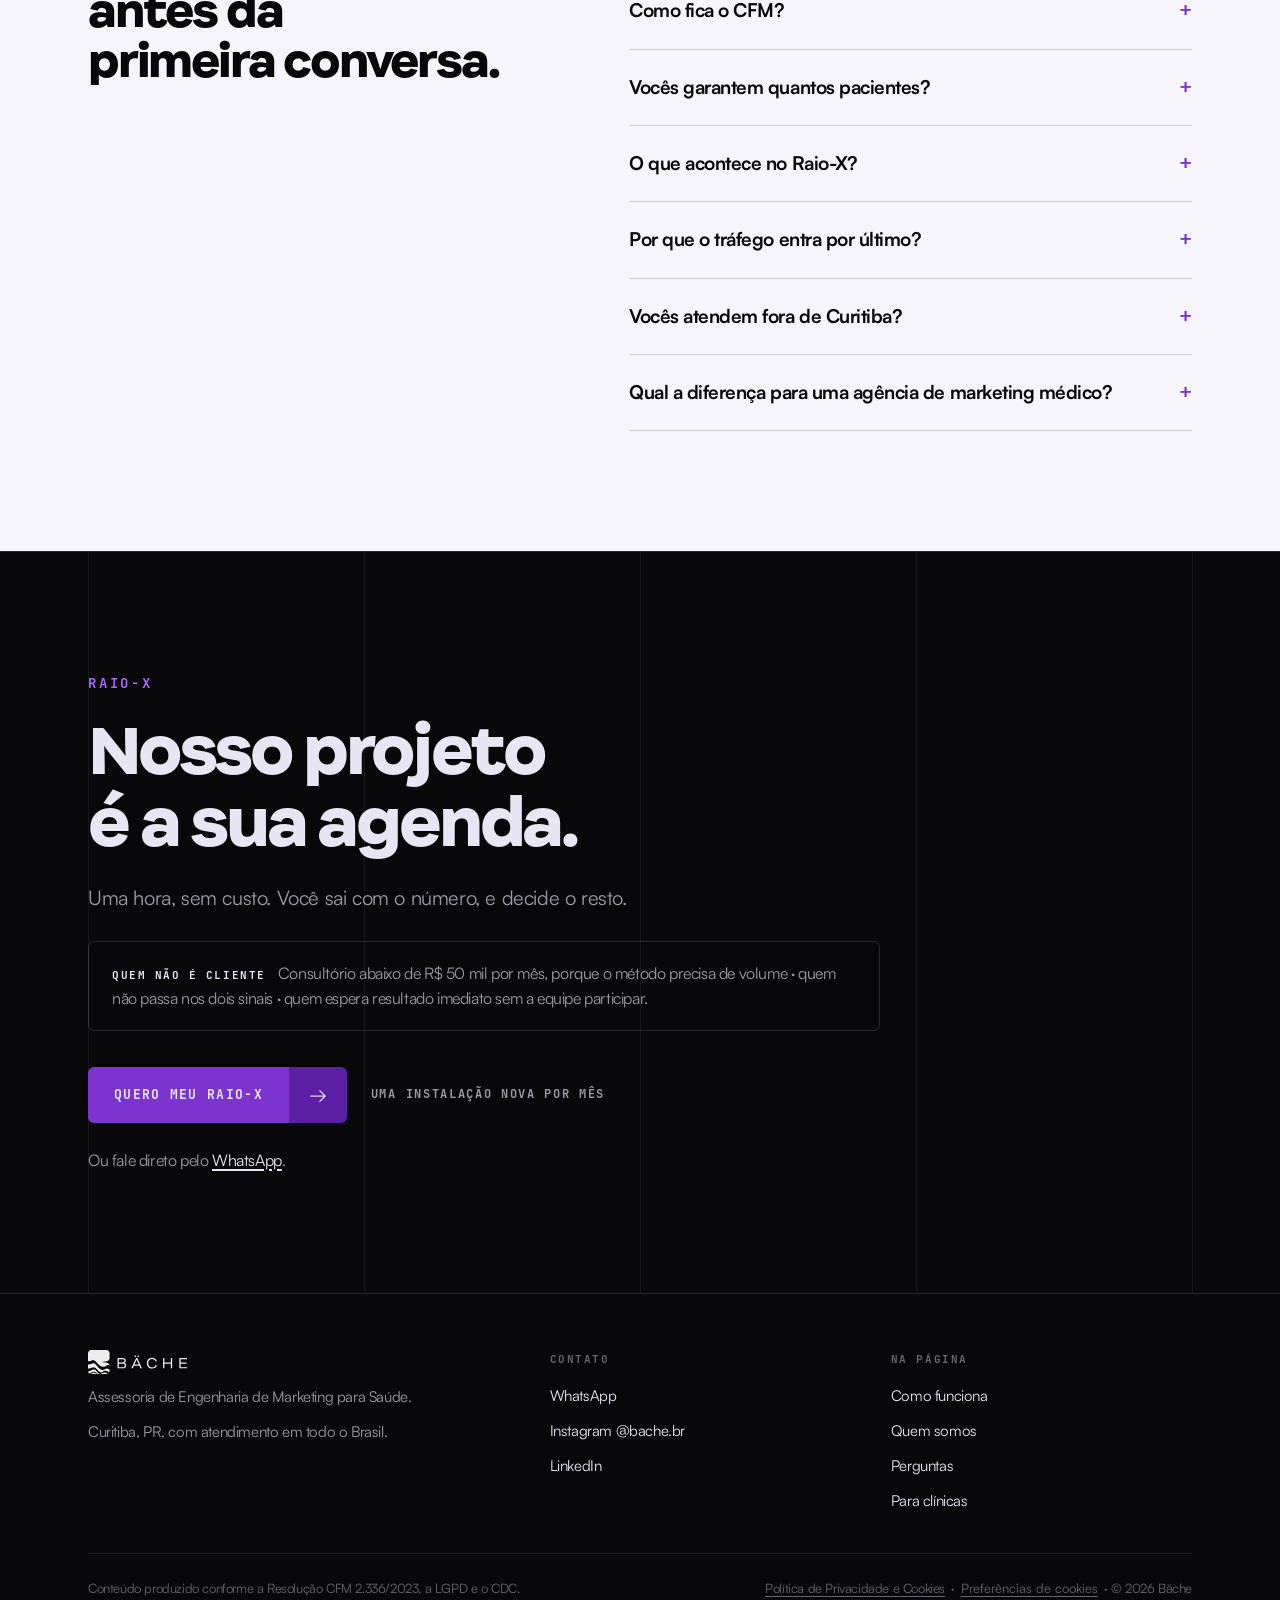
==== commit 8bb7f285: "feat(privacidade): aviso de cookies no padrão da LGPD, GTM só depois do consentimento e a política e" ====
--- a/medicos.html
+++ b/medicos.html
@@ -29,20 +29,12 @@
 <link rel="preload" href="/ds/assets/fonts/Internacional-Black.woff2" as="font" type="font/woff2" crossorigin>
 <link rel="preload" href="/ds/assets/fonts/Satoshi-Regular.woff2" as="font" type="font/woff2" crossorigin>
 <link rel="stylesheet" href="/ds/styles.css?v=20260916a">
-<link rel="stylesheet" href="/assets/css/site.css?v=20260919a">
+<link rel="stylesheet" href="/assets/css/site.css?v=20261008e">
 
 <!-- A entrada das seções só liga com JS e sem pedido de movimento reduzido. ?still=1 desliga, para print. -->
 <script>(function(d){var q=new URLSearchParams(location.search);var calmo=window.matchMedia&&matchMedia('(prefers-reduced-motion: reduce)').matches;if(!q.has('still')&&!calmo)d.documentElement.classList.add('anim');})(document);</script>
 
-<!-- Google Tag Manager -->
-<script>(function(w,d,s,l,i){w[l]=w[l]||[];w[l].push({'gtm.start':
-new Date().getTime(),event:'gtm.js'});var f=d.getElementsByTagName(s)[0],
-j=d.createElement(s),dl=l!='dataLayer'?'&l='+l:'';j.async=true;j.src=
-'https://www.googletagmanager.com/gtm.js?id='+i+dl;f.parentNode.insertBefore(j,f);
-})(window,document,'script','dataLayer','GTM-P7VS3KVG');</script>
-<!-- End Google Tag Manager -->
-
-<!-- Os eventos vão para o dataLayer; as tags (GA4, Meta) moram no GTM. -->
+<!-- Os eventos vão para o dataLayer. O GTM (hoje só o GA4 mora nele) só carrega depois do consentimento: assets/js/consent.js. -->
 <script>
   window.dataLayer = window.dataLayer || [];
   window.bacheTrack = function (event, params) {
@@ -171,8 +163,6 @@
 <!-- faq-schema:fim -->
 </head>
 <body data-caminho="med">
-<!-- Google Tag Manager (noscript) -->
-<noscript><iframe src="https://www.googletagmanager.com/ns.html?id=GTM-P7VS3KVG" height="0" width="0" style="display:none;visibility:hidden"></iframe></noscript>
 
 <a class="l-pular" href="#conteudo">Pular para o conteúdo</a>
 <div class="l-grade" aria-hidden="true"><span></span><span></span><span></span><span></span><span></span></div>
@@ -511,7 +501,7 @@
     </div>
     <div class="l-rodape__base">
       <span>Conteúdo produzido conforme a Resolução CFM 2.336/2023, a LGPD e o CDC.</span>
-      <span>© 2026 Bäche</span>
+      <span class="l-rodape__legal"><a href="/privacidade">Política de Privacidade e Cookies</a> · <button type="button" class="l-rodape__btn" data-cookies-abrir>Preferências de cookies</button> · © 2026 Bäche</span>
     </div>
   </div>
 </footer>
@@ -629,7 +619,7 @@
         <div class="o-campo"><label class="o-rot" for="rx-whats">WhatsApp</label><input type="tel" id="rx-whats" autocomplete="tel" placeholder="(41) 99999-0000"></div>
         <div class="o-campo"><label class="o-rot" for="rx-email">E-mail</label><input type="email" id="rx-email" autocomplete="email" placeholder="ana@clinica.com.br"></div>
         <input type="text" id="rx-empresa" name="empresa" class="o-isca" tabindex="-1" autocomplete="off" aria-hidden="true">
-        <p class="o-lgpd">Seus dados vão só para a equipe da Bäche, para marcar o Raio-X.</p>
+        <p class="o-lgpd">Os dados do formulário servem para a equipe da Bäche responder ao seu pedido e marcar o Raio-X. A <a href="/privacidade">Política de Privacidade e Cookies</a> diz com quem a gente divide e como você pede para apagar.</p>
       </div>
 
       <p class="o-erro" id="rx-erro" role="alert" hidden></p>
@@ -649,6 +639,42 @@
 </dialog>
 <!-- comum:fim-da-pagina:fim -->
 
+<!-- comum:cookies:inicio · igual na home, na /medicos e na /privacidade; a fonte é este arquivo: python scripts/comum.py -->
+<aside class="o-ck" id="cookies" role="region" aria-label="Aviso de cookies" hidden>
+  <p class="o-ck__txt"><b>Cookies.</b> Os de estatística, do Google Analytics, só ligam se você deixar. Sem eles, o site funciona igual. <a href="/privacidade">Política de Privacidade e Cookies</a></p>
+  <div class="o-ck__acoes">
+    <button type="button" class="o-ck__b o-ck__b--p" data-cookies="aceitar">Aceitar todos</button>
+    <button type="button" class="o-ck__b o-ck__b--s" data-cookies="recusar">Recusar todos</button>
+    <button type="button" class="o-ck__b o-ck__b--t" data-cookies="personalizar">Personalizar</button>
+  </div>
+</aside>
+
+<dialog class="o-modal o-ckp" id="cookies-prefs" aria-labelledby="ckp-t">
+  <div class="o-modal__in">
+    <button type="button" class="o-modal__fechar" data-cookies="fechar" aria-label="Fechar">&times;</button>
+    <h2 id="ckp-t">Preferências de cookies</h2>
+    <p class="o-sub">Escolha o que pode ficar ligado. Você muda isso quando quiser, pelo rodapé de qualquer página.</p>
+    <ul class="o-ckp__lista">
+      <li class="o-ckp__item">
+        <div><label class="o-ckp__t" for="ck-necessarios">Necessários</label><p>Guardam, neste navegador, a escolha que você faz aqui. Não medem nada e não saem do site.</p></div>
+        <input type="checkbox" class="o-ckp__sw" id="ck-necessarios" checked disabled>
+      </li>
+      <li class="o-ckp__item">
+        <div><label class="o-ckp__t" for="ck-estatisticas">Estatísticas</label><p>Google Analytics. Conta as páginas lidas, o tipo de aparelho e os cliques no WhatsApp e no pedido de Raio-X, e o Google recebe esses dados da sua visita. Cookies: _ga e _ga_ZLFQ717WHF.</p></div>
+        <input type="checkbox" class="o-ckp__sw" id="ck-estatisticas" name="estatisticas">
+      </li>
+    </ul>
+    <div class="o-ckp__acoes">
+      <button type="button" class="o-ck__b o-ck__b--o" data-cookies="salvar">Salvar escolhas</button>
+      <button type="button" class="o-ck__b o-ck__b--p" data-cookies="aceitar">Aceitar todos</button>
+      <button type="button" class="o-ck__b o-ck__b--s" data-cookies="recusar">Recusar todos</button>
+    </div>
+    <p class="o-lgpd">O que cada cookie faz, por quanto tempo dura e como pedir a exclusão dos seus dados está na <a href="/privacidade">Política de Privacidade e Cookies</a>.</p>
+  </div>
+</dialog>
+<!-- comum:cookies:fim -->
+
+<script src="/assets/js/consent.js?v=20261008c" defer></script>
 <script src="/assets/js/fit.js?v=20260916b" defer></script>
 <script src="/assets/js/site.js?v=20260916b" defer></script>
 </body>
--- a/assets/css/site.css
+++ b/assets/css/site.css
@@ -514,3 +514,103 @@
   .o-opcoes, .o-bifurca { grid-template-columns: 1fr; }
   .o-bifurca .o-op { min-height: 72px; }
 }
+
+/* ── Cookies: o aviso, o painel e a página da política ─────────────────
+   Doc 12 §8. Preto com texto névoa, como as pontas da página (look C). Aceitar e Recusar têm o
+   mesmo tamanho, o mesmo peso e vêm na mesma linha: recusar custa o mesmo que aceitar. */
+.o-ck, .o-ckp {
+  --fundo: var(--preto);
+  --superficie: var(--surface);
+  --texto: var(--nevoa);
+  --texto-medio: rgba(232, 230, 245, 0.78);
+  --texto-fraco: rgba(232, 230, 245, 0.58);
+  --texto-marca: var(--violeta-light);
+  --linha: rgba(232, 230, 245, 0.18);
+  --foco: 0 0 0 2px var(--preto), 0 0 0 4px var(--violeta-light);
+  background: var(--fundo);
+  color: var(--texto);
+}
+.o-ck { position: fixed; left: 16px; bottom: 16px; z-index: var(--z-toast); width: min(540px, calc(100vw - 32px));
+  padding: 18px 18px 16px; border: 1px solid var(--linha); border-radius: var(--raio-card); box-shadow: var(--sombra-lg); }
+.o-ck__txt { font-size: 15px; line-height: 1.5; color: var(--texto-medio); }
+.o-ck__txt b { color: var(--texto); }
+.o-ck__txt a, .o-ckp .o-lgpd a { color: var(--texto-marca); text-underline-offset: 3px; }
+.o-ck__acoes { display: grid; grid-template-columns: 1fr 1fr auto; gap: 8px; margin-top: 14px; }
+.o-ck__b { min-height: 44px; padding: 8px 14px; border: 1.5px solid transparent; border-radius: var(--raio-btn);
+  font: inherit; font-weight: var(--peso-bold); font-size: 14px; line-height: 1.2; cursor: pointer;
+  transition: background var(--dur-fast) var(--ease-out), border-color var(--dur-fast) var(--ease-out); }
+.o-ck__b:focus-visible { outline: none; box-shadow: var(--foco); }
+.o-ck__b--p { background: var(--violeta); border-color: var(--violeta); color: var(--nevoa); }
+.o-ck__b--p:hover { background: var(--violeta-deep); border-color: var(--violeta-deep); }
+.o-ck__b--s { background: var(--nevoa); border-color: var(--nevoa); color: var(--preto); }
+.o-ck__b--s:hover { background: color-mix(in srgb, var(--nevoa) 86%, var(--violeta-light)); }
+.o-ck__b--o { background: transparent; border-color: var(--texto-fraco); color: var(--nevoa); }
+.o-ck__b--o:hover { background: rgba(232, 230, 245, 0.10); }
+.o-ck__b--t { background: transparent; color: var(--texto-marca); text-decoration: underline;
+  text-underline-offset: 3px; }
+.o-ck__b--t:hover { color: var(--nevoa); }
+
+.o-ckp { border: 1px solid var(--linha); }
+.o-ckp h2 { margin: 0 48px 8px 0; font-size: 27px; line-height: var(--lh-snug); }
+.o-ckp__lista { list-style: none; margin: 18px 0 0; padding: 0; }
+.o-ckp__item { display: flex; align-items: flex-start; justify-content: space-between; gap: 18px; padding: 16px 0;
+  border-top: 1px solid var(--linha); }
+.o-ckp__t { display: block; font-weight: var(--peso-bold); font-size: 16px; }
+.o-ckp__item p { margin-top: 4px; font-size: 14px; line-height: 1.5; color: var(--texto-medio); }
+.o-ckp__sw { appearance: none; -webkit-appearance: none; flex: none; position: relative; width: 48px; height: 28px; margin: 0;
+  border-radius: var(--raio-btn); background: rgba(232, 230, 245, 0.22); cursor: pointer;
+  transition: background var(--dur-fast) var(--ease-out); }
+.o-ckp__sw::after { content: ""; position: absolute; top: 4px; left: 4px; width: 20px; height: 20px; border-radius: 3px;
+  background: var(--nevoa); transition: transform var(--dur-fast) var(--ease-out); }
+.o-ckp__sw:checked { background: var(--violeta); }
+.o-ckp__sw:checked::after { transform: translateX(20px); }
+.o-ckp__sw:disabled { opacity: 0.6; cursor: not-allowed; }
+.o-ckp__sw:focus-visible { outline: none; box-shadow: var(--foco); }
+.o-ckp__acoes { display: grid; grid-template-columns: repeat(3, minmax(0, 1fr)); gap: 8px; margin-top: 8px;
+  padding-top: 18px; border-top: 1px solid var(--linha); }
+.o-ckp .o-lgpd { color: var(--texto-fraco); }
+
+.l-rodape__legal { display: inline-flex; flex-wrap: wrap; gap: 0 6px; align-items: baseline; }
+.l-rodape__legal a, .l-rodape__btn { color: inherit; text-decoration: underline; text-underline-offset: 3px; }
+.l-rodape__btn { padding: 0; border: 0; background: none; font: inherit; cursor: pointer; }
+.l-rodape__legal a:hover, .l-rodape__btn:hover { color: var(--violeta-light); }
+.l-rodape__legal a:focus-visible, .l-rodape__btn:focus-visible { outline: none; box-shadow: var(--foco); }
+
+/* A página da política */
+.l-doc { padding-block: 72px 112px; }
+.l-doc__in { max-width: 780px; margin-inline: auto; padding-inline: var(--pad); }
+.l-doc__cab { margin-bottom: 48px; }
+.l-doc__cab h1 { font-size: 48px; line-height: var(--lh-snug); text-wrap: balance; margin: 14px 0 0; }
+.l-doc section { margin-top: 52px; }
+.l-doc h2 { font-size: 28px; line-height: var(--lh-snug); margin-bottom: 16px; }
+.l-doc p, .l-doc li { font-size: 17px; line-height: 1.65; color: var(--texto-medio); }
+.l-doc p + p, .l-doc ul + p, .l-doc p + ul { margin-top: 14px; }
+.l-doc ul { padding-left: 1.2em; list-style: disc; }
+.l-doc li + li { margin-top: 8px; }
+.l-doc b { color: var(--texto); }
+.l-doc code { font-family: var(--fonte-mono); font-size: 0.88em; color: var(--texto); }
+.l-doc a { color: var(--texto-marca); text-underline-offset: 3px; }
+.o-pend { background: var(--violeta-suave); color: var(--texto); padding: 0 4px; border-radius: 3px; }
+.o-tabela { margin-top: 18px; overflow-x: auto; }
+.o-tabela table { width: 100%; border-collapse: collapse; font-size: 15px; line-height: 1.5; }
+.o-tabela th, .o-tabela td { padding: 12px 14px 12px 0; text-align: left; vertical-align: top; border-top: 1px solid var(--linha);
+  color: var(--texto-medio); }
+.o-tabela thead th { border-top: 0; border-bottom: 1px solid var(--linha); font-family: var(--fonte-mono); font-weight: var(--peso-bold);
+  font-size: 11px; letter-spacing: var(--track-micro); text-transform: uppercase; color: var(--texto-fraco); }
+.o-tabela tbody th { font-weight: var(--peso-bold); color: var(--texto); }
+.o-doc-btn { margin-top: 6px; }
+
+@media (max-width: 640px) {
+  .o-ck { left: 0; right: 0; bottom: 0; width: auto; border-radius: var(--raio-card) var(--raio-card) 0 0; border-inline: 0; border-bottom: 0;
+    padding-bottom: max(16px, env(safe-area-inset-bottom)); }
+  .o-ck__acoes { grid-template-columns: 1fr 1fr; }
+  .o-ck__b--t { grid-column: 1 / -1; }
+  .o-ckp__acoes { grid-template-columns: 1fr; }
+  .l-doc { padding-block: 48px 80px; }
+  .l-doc__cab h1 { font-size: 34px; }
+  .l-doc h2 { font-size: 24px; }
+  .o-tabela table { min-width: 560px; }
+}
+@media (prefers-reduced-motion: reduce) {
+  .o-ck__b, .o-ckp__sw, .o-ckp__sw::after { transition: none; }
+}
